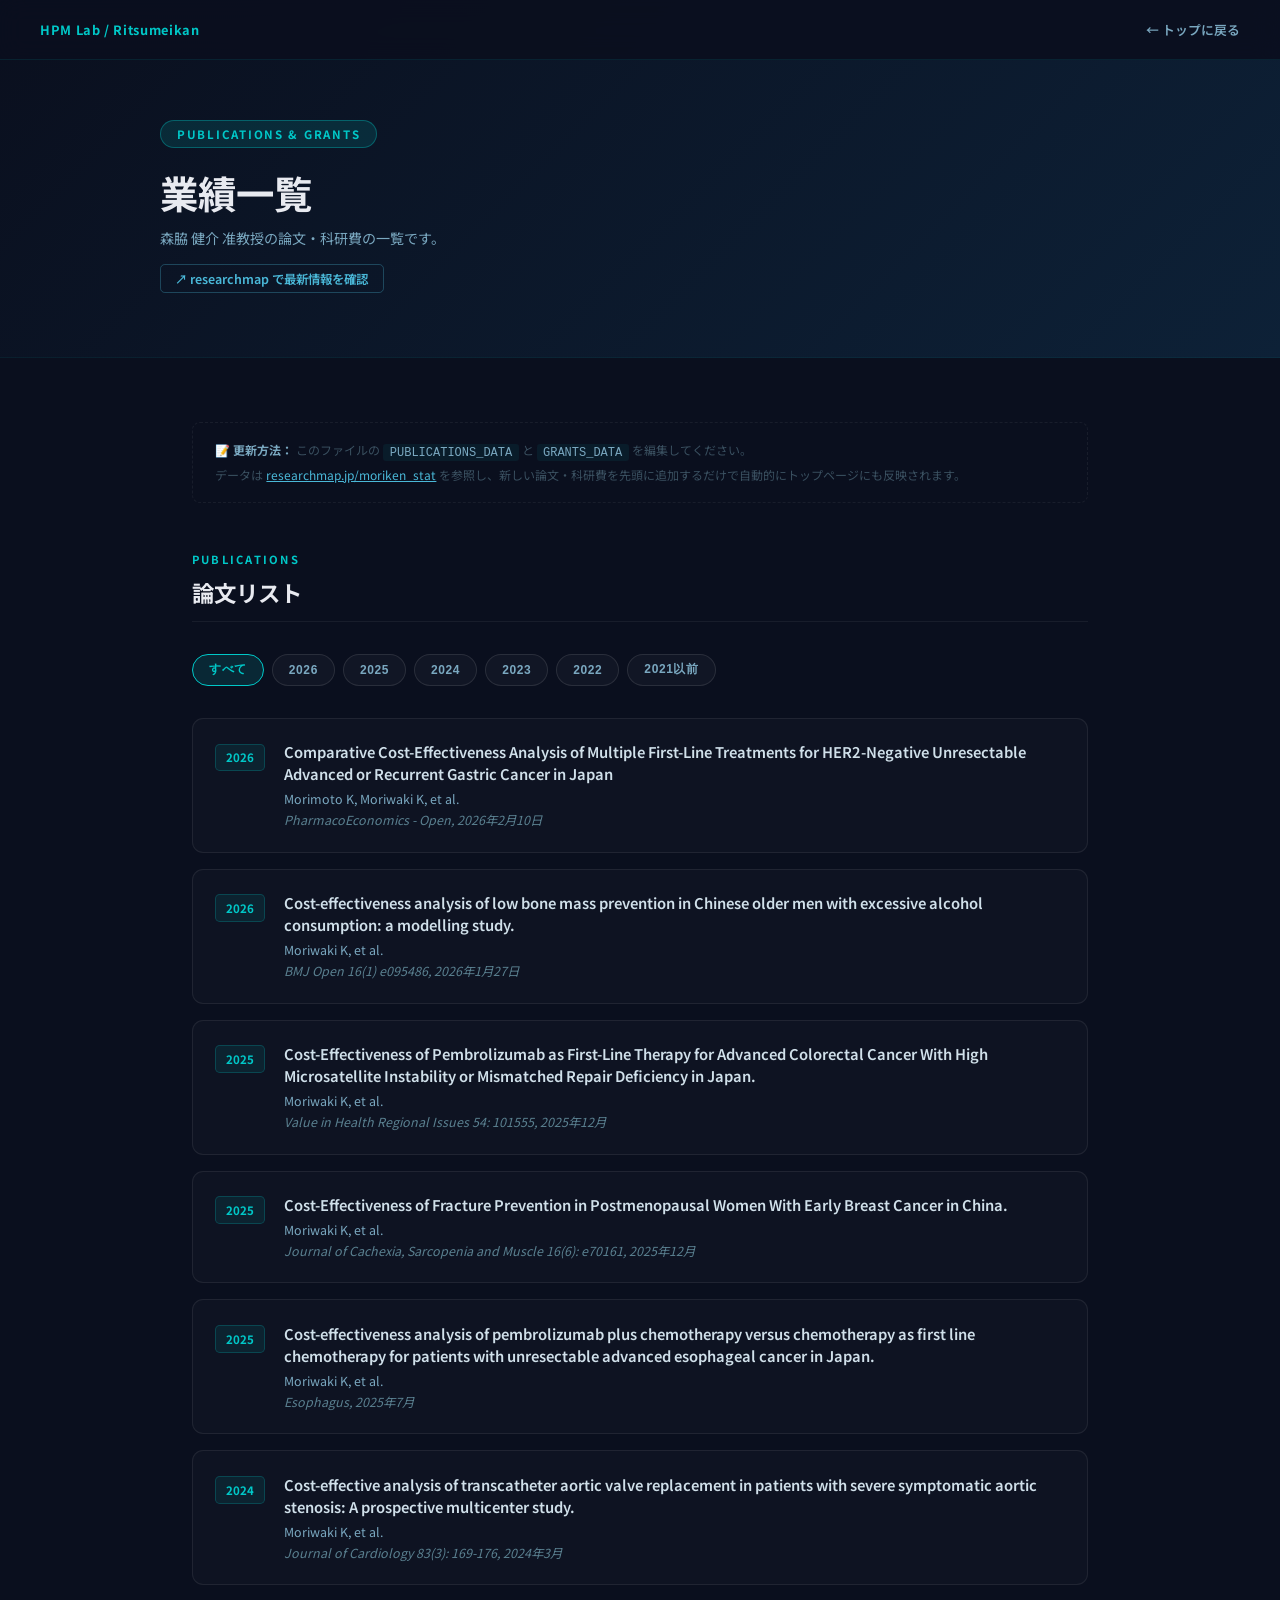
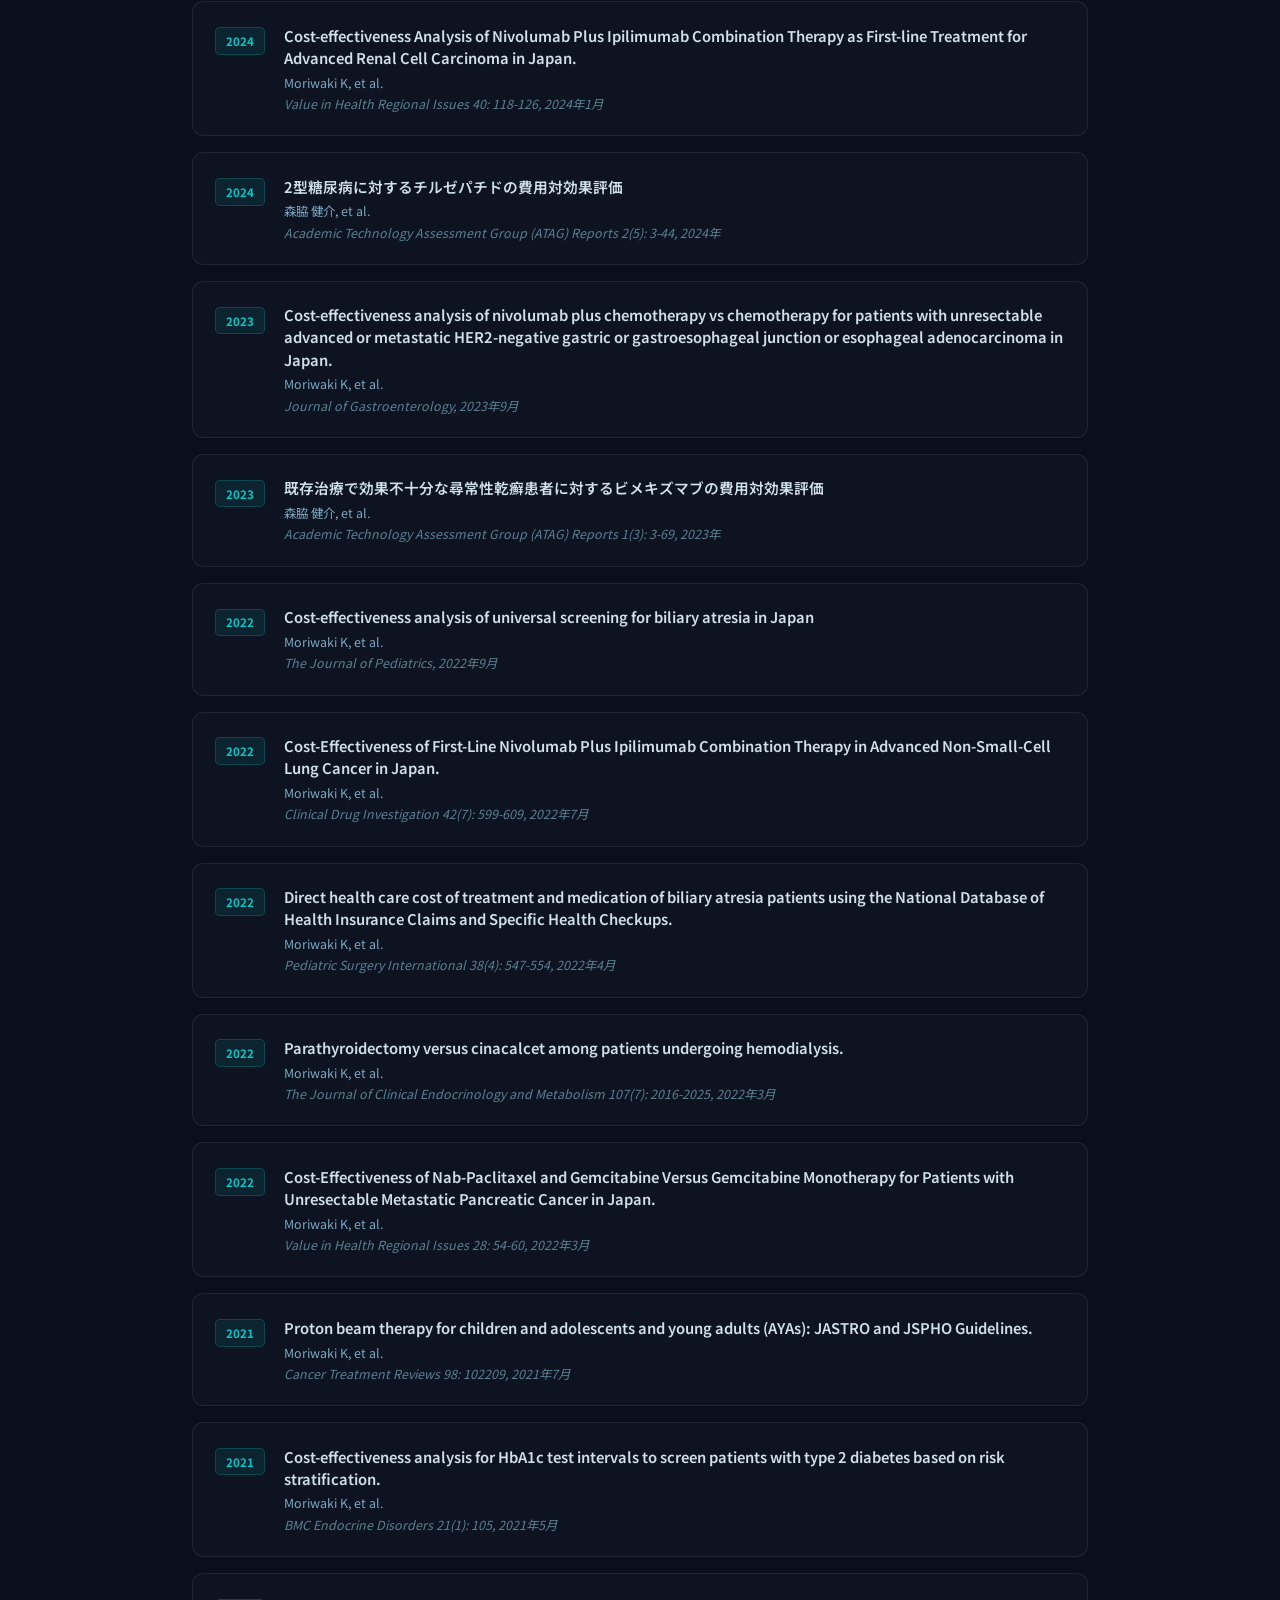
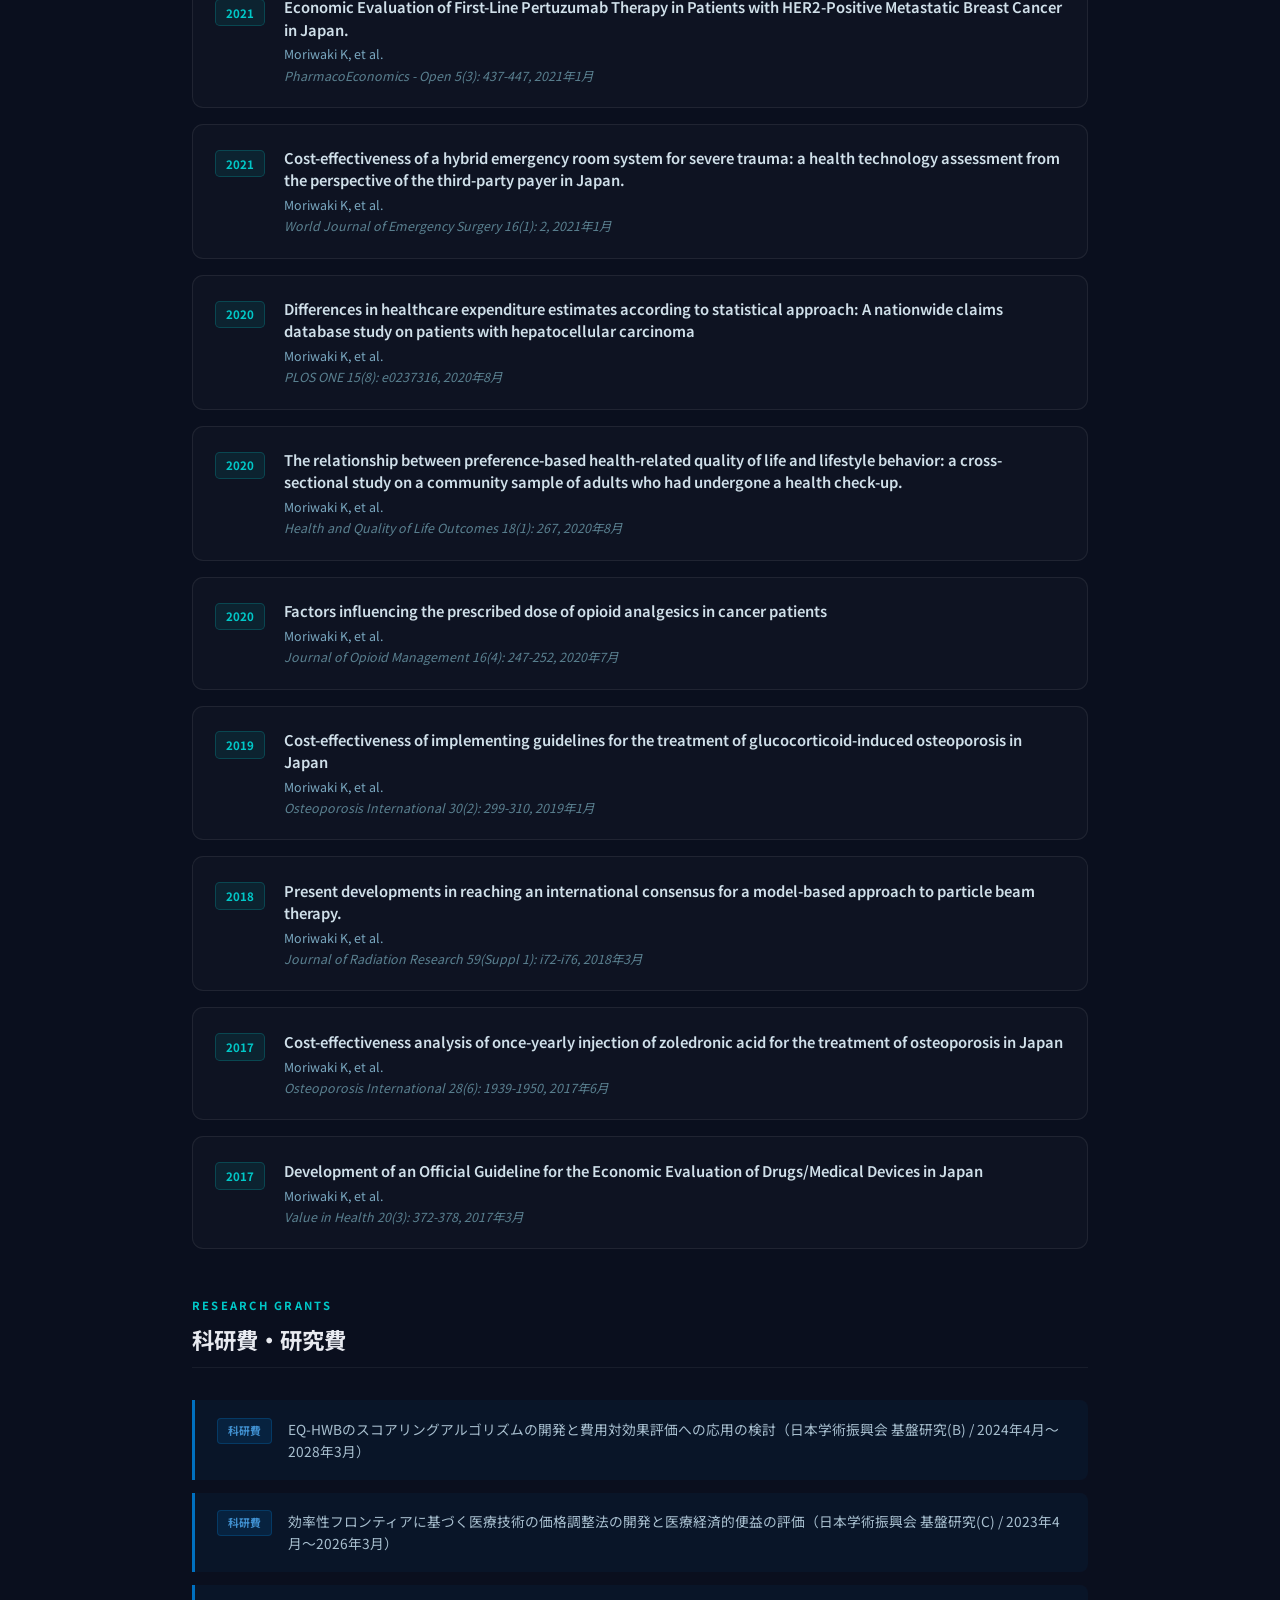
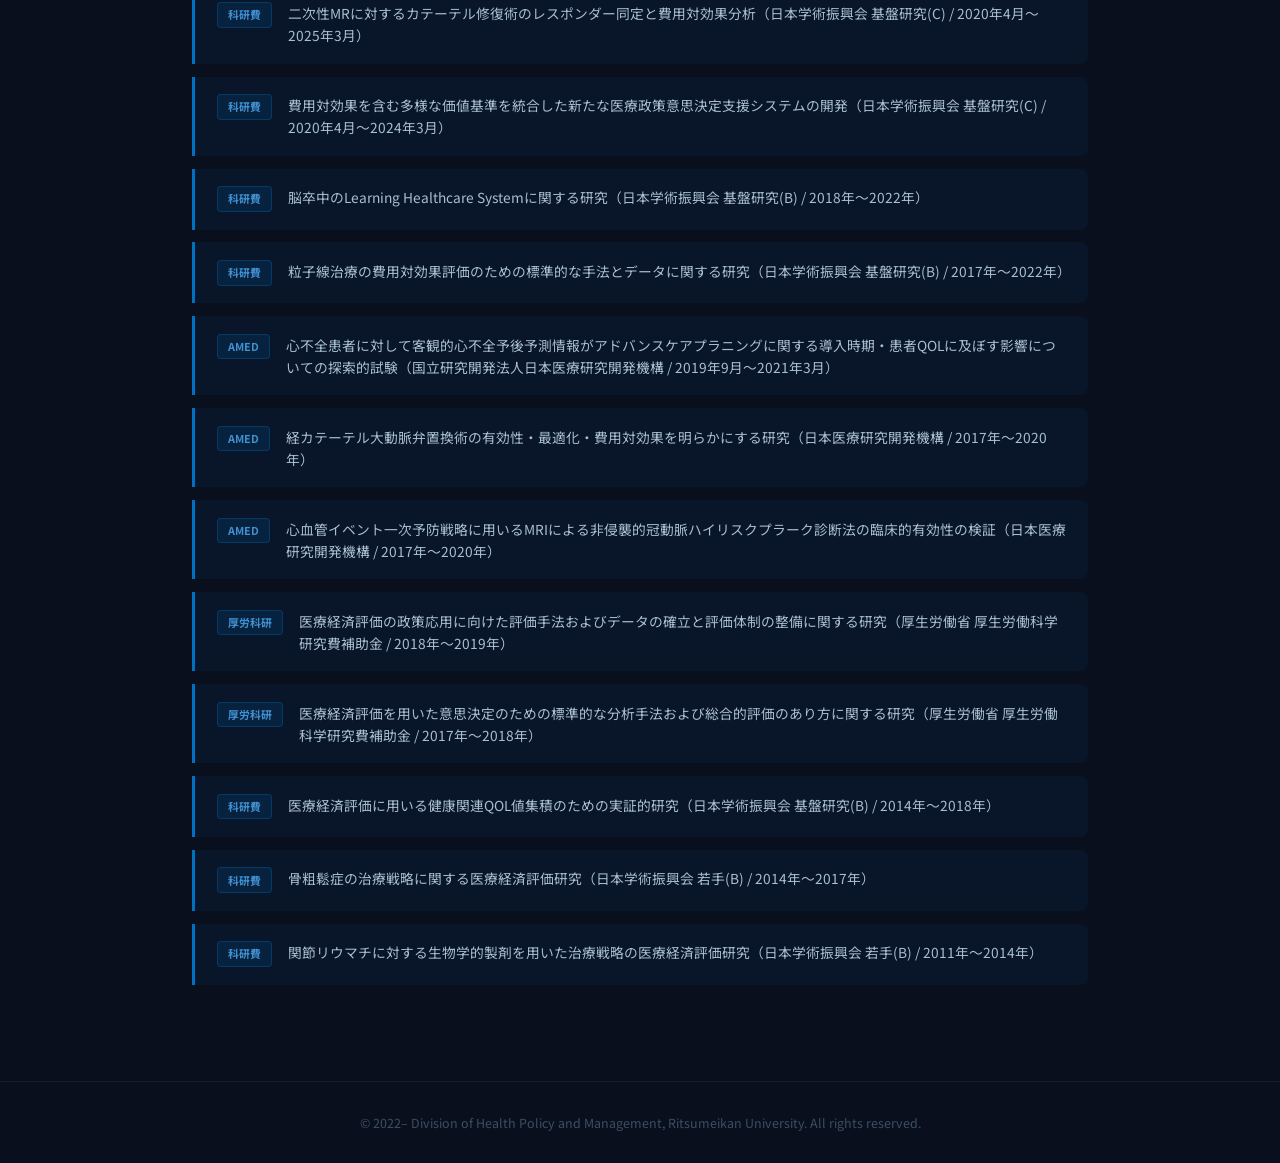
==== publications.html @ efe47e7d "add publications page" ====
<!DOCTYPE html>
<html lang="ja">
<head>
<meta charset="UTF-8">
<meta name="viewport" content="width=device-width, initial-scale=1.0">
<title>業績一覧 | 医療政策・管理学研究室</title>
<link href="https://fonts.googleapis.com/css2?family=Noto+Sans+JP:wght@300;400;700&family=Inter:wght@300;400;600;700&display=swap" rel="stylesheet">
<style>
* { margin: 0; padding: 0; box-sizing: border-box; }
html { scroll-behavior: smooth; }
body { font-family: 'Noto Sans JP','Inter',sans-serif; background:#0a0f1e; color:#e8eaf0; }

nav {
  position: fixed; top:0; left:0; right:0; z-index:100;
  display:flex; align-items:center; justify-content:space-between;
  padding:0 2.5rem; height:60px;
  background:rgba(10,15,30,0.9); backdrop-filter:blur(12px);
  border-bottom:1px solid rgba(0,180,180,0.12);
}
.nav-logo { font-size:0.8rem; font-weight:700; color:#00c8c8; letter-spacing:0.05em; }
.nav-back { font-size:0.8rem; font-weight:600; color:#7aa8c0; text-decoration:none; transition:color 0.2s; }
.nav-back:hover { color:#00c8c8; }

.page-hero {
  padding: 120px 2rem 4rem;
  background: linear-gradient(135deg,#0a0f1e,#0d2137);
  border-bottom: 1px solid rgba(0,180,180,0.1);
}
.page-hero .badge {
  display:inline-block; background:rgba(0,180,180,0.15);
  border:1px solid rgba(0,180,180,0.4); color:#00c8c8;
  font-size:0.72rem; font-weight:700; letter-spacing:0.15em;
  text-transform:uppercase; padding:0.3rem 1rem; border-radius:2rem; margin-bottom:1rem;
}
.page-hero h1 { font-size:clamp(1.6rem,3vw,2.4rem); font-weight:700; color:#e8eaf0; margin-bottom:0.5rem; }
.page-hero p { font-size:0.88rem; color:#7aa8c0; }
.page-hero .researchmap-link {
  display:inline-flex; align-items:center; gap:0.4rem; margin-top:1rem;
  font-size:0.78rem; font-weight:600; color:#4ab8d8;
  text-decoration:none; border:1px solid rgba(74,184,216,0.3);
  padding:0.3rem 0.9rem; border-radius:0.3rem; transition:background 0.2s;
}
.page-hero .researchmap-link:hover { background:rgba(74,184,216,0.1); }

.container { max-width:960px; margin:0 auto; padding:4rem 2rem; }

.section-label {
  font-size:0.7rem; font-weight:700; letter-spacing:0.2em;
  text-transform:uppercase; color:#00c8c8; margin-bottom:0.6rem;
}
.section-title {
  font-size:1.4rem; font-weight:700; color:#e8eaf0;
  margin-bottom:2rem; padding-bottom:0.8rem;
  border-bottom:1px solid rgba(255,255,255,0.06);
}

/* filter tabs */
.filter-tabs { display:flex; gap:0.5rem; flex-wrap:wrap; margin-bottom:2rem; }
.filter-tab {
  background:rgba(255,255,255,0.03); border:1px solid rgba(255,255,255,0.1);
  color:#7aa8c0; font-size:0.75rem; font-weight:600; letter-spacing:0.05em;
  padding:0.4rem 1rem; border-radius:2rem; cursor:pointer; transition:all 0.2s;
}
.filter-tab:hover { border-color:rgba(0,180,180,0.4); color:#e8eaf0; }
.filter-tab.active { background:rgba(0,180,180,0.15); border-color:#00c8c8; color:#00c8c8; }

.pub-list { display:flex; flex-direction:column; gap:1rem; margin-bottom:1rem; }
.pub-item {
  display:grid; grid-template-columns:auto 1fr; gap:1.2rem; align-items:start;
  padding:1.4rem; background:rgba(255,255,255,0.02);
  border:1px solid rgba(255,255,255,0.07); border-radius:0.7rem; transition:border-color 0.3s;
}
.pub-item:hover { border-color:rgba(0,180,180,0.25); }
.pub-year {
  font-size:0.72rem; font-weight:700; color:#00c8c8;
  background:rgba(0,180,180,0.1); border:1px solid rgba(0,180,180,0.25);
  padding:0.3rem 0.6rem; border-radius:0.3rem; white-space:nowrap; margin-top:0.15rem;
}
.pub-content h4 { font-size:0.92rem; font-weight:600; color:#d0e0ea; margin-bottom:0.3rem; line-height:1.5; }
.pub-content h4 a { color:#4ab8d8; text-decoration:none; }
.pub-content h4 a:hover { text-decoration:underline; }
.pub-content .authors { font-size:0.78rem; color:#7aa8c0; margin-bottom:0.2rem; }
.pub-content .journal { font-size:0.78rem; color:#5a8090; font-style:italic; }
.pub-item.hidden { display:none; }

.grant-list { display:flex; flex-direction:column; gap:0.8rem; margin-bottom:2rem; }
.grant-item {
  display:flex; align-items:flex-start; gap:1rem;
  padding:1.1rem 1.4rem; background:rgba(0,112,192,0.06);
  border-left:3px solid #0070c0; border-radius:0 0.5rem 0.5rem 0;
  font-size:0.86rem; color:#a8bfcf; line-height:1.6;
}
.grant-badge {
  font-size:0.68rem; font-weight:700; color:#4090d0;
  background:rgba(0,112,192,0.15); border:1px solid rgba(0,112,192,0.3);
  padding:0.2rem 0.6rem; border-radius:0.25rem; white-space:nowrap; flex-shrink:0;
}
.grant-item.hidden { display:none; }

.update-note {
  font-size:0.75rem; color:#3a5060; margin-bottom:3rem; line-height:1.8;
  padding:1rem 1.4rem; border:1px dashed rgba(255,255,255,0.06); border-radius:0.5rem;
}
.update-note code { color:#7aa8c0; background:rgba(0,180,180,0.08); padding:0.1rem 0.4rem; border-radius:0.2rem; }

footer {
  text-align:center; padding:2rem; color:#3a5060; font-size:0.78rem;
  border-top:1px solid rgba(255,255,255,0.05);
}
</style>
</head>
<body>

<nav>
  <span class="nav-logo">HPM Lab / Ritsumeikan</span>
  <a href="index.html" class="nav-back">← トップに戻る</a>
</nav>

<div class="page-hero">
  <div style="max-width:960px;margin:0 auto;">
    <div class="badge">Publications & Grants</div>
    <h1>業績一覧</h1>
    <p>森脇 健介 准教授の論文・科研費の一覧です。</p>
    <a href="https://researchmap.jp/moriken_stat" target="_blank" rel="noopener" class="researchmap-link">
      ↗ researchmap で最新情報を確認
    </a>
  </div>
</div>

<div class="container">

  <!-- ══ 更新方法の説明 ══ -->
  <div class="update-note">
    <strong style="color:#7aa8c0;">📝 更新方法：</strong>
    このファイルの <code>PUBLICATIONS_DATA</code> と <code>GRANTS_DATA</code> を編集してください。<br>
    データは <a href="https://researchmap.jp/moriken_stat" target="_blank" style="color:#4ab8d8;">researchmap.jp/moriken_stat</a> を参照し、新しい論文・科研費を先頭に追加するだけで自動的にトップページにも反映されます。
  </div>

  <!-- ══ Publications ══ -->
  <div class="section-label">Publications</div>
  <h2 class="section-title">論文リスト</h2>

  <div class="filter-tabs" id="pub-filters">
    <button class="filter-tab active" onclick="filterPubs('all',this)">すべて</button>
    <button class="filter-tab" onclick="filterPubs('2026',this)">2026</button>
    <button class="filter-tab" onclick="filterPubs('2025',this)">2025</button>
    <button class="filter-tab" onclick="filterPubs('2024',this)">2024</button>
    <button class="filter-tab" onclick="filterPubs('2023',this)">2023</button>
    <button class="filter-tab" onclick="filterPubs('2022',this)">2022</button>
    <button class="filter-tab" onclick="filterPubs('2021',this)">2021以前</button>
  </div>

  <div class="pub-list" id="pub-list-full"></div>

  <!-- ══ Grants ══ -->
  <div id="grants" style="padding-top:2rem;">
    <div class="section-label">Research Grants</div>
    <h2 class="section-title">科研費・研究費</h2>
    <div class="grant-list" id="grant-list-full"></div>
  </div>

</div>

<footer>
  &copy; 2022– Division of Health Policy and Management, Ritsumeikan University. All rights reserved.
</footer>

<script>
/* ════════════════════════════════════════════════════════════
   PUBLICATIONS_DATA
   更新手順: researchmap.jp/moriken_stat を参照し、
   新しい論文を先頭に追加してください。
   doi は任意（なければ null）。
════════════════════════════════════════════════════════════ */
const PUBLICATIONS_DATA = [
  // ── 2026 ──
  { year: 2026, title: "Comparative Cost-Effectiveness Analysis of Multiple First-Line Treatments for HER2-Negative Unresectable Advanced or Recurrent Gastric Cancer in Japan", authors: "Morimoto K, Moriwaki K, et al.", journal: "PharmacoEconomics - Open, 2026年2月10日", doi: null },
  { year: 2026, title: "Cost-effectiveness analysis of low bone mass prevention in Chinese older men with excessive alcohol consumption: a modelling study.", authors: "Moriwaki K, et al.", journal: "BMJ Open 16(1) e095486, 2026年1月27日", doi: null },
  // ── 2025 ──
  { year: 2025, title: "Cost-Effectiveness of Pembrolizumab as First-Line Therapy for Advanced Colorectal Cancer With High Microsatellite Instability or Mismatched Repair Deficiency in Japan.", authors: "Moriwaki K, et al.", journal: "Value in Health Regional Issues 54: 101555, 2025年12月", doi: null },
  { year: 2025, title: "Cost-Effectiveness of Fracture Prevention in Postmenopausal Women With Early Breast Cancer in China.", authors: "Moriwaki K, et al.", journal: "Journal of Cachexia, Sarcopenia and Muscle 16(6): e70161, 2025年12月", doi: null },
  { year: 2025, title: "Cost-effectiveness analysis of pembrolizumab plus chemotherapy versus chemotherapy as first line chemotherapy for patients with unresectable advanced esophageal cancer in Japan.", authors: "Moriwaki K, et al.", journal: "Esophagus, 2025年7月", doi: null },
  // ── 2024 ──
  { year: 2024, title: "Cost-effective analysis of transcatheter aortic valve replacement in patients with severe symptomatic aortic stenosis: A prospective multicenter study.", authors: "Moriwaki K, et al.", journal: "Journal of Cardiology 83(3): 169-176, 2024年3月", doi: null },
  { year: 2024, title: "Cost-effectiveness Analysis of Nivolumab Plus Ipilimumab Combination Therapy as First-line Treatment for Advanced Renal Cell Carcinoma in Japan.", authors: "Moriwaki K, et al.", journal: "Value in Health Regional Issues 40: 118-126, 2024年1月", doi: null },
  { year: 2024, title: "2型糖尿病に対するチルゼパチドの費用対効果評価", authors: "森脇 健介, et al.", journal: "Academic Technology Assessment Group (ATAG) Reports 2(5): 3-44, 2024年", doi: null },
  // ── 2023 ──
  { year: 2023, title: "Cost-effectiveness analysis of nivolumab plus chemotherapy vs chemotherapy for patients with unresectable advanced or metastatic HER2-negative gastric or gastroesophageal junction or esophageal adenocarcinoma in Japan.", authors: "Moriwaki K, et al.", journal: "Journal of Gastroenterology, 2023年9月", doi: null },
  { year: 2023, title: "既存治療で効果不十分な尋常性乾癬患者に対するビメキズマブの費用対効果評価", authors: "森脇 健介, et al.", journal: "Academic Technology Assessment Group (ATAG) Reports 1(3): 3-69, 2023年", doi: null },
  // ── 2022 ──
  { year: 2022, title: "Cost-effectiveness analysis of universal screening for biliary atresia in Japan", authors: "Moriwaki K, et al.", journal: "The Journal of Pediatrics, 2022年9月", doi: null },
  { year: 2022, title: "Cost-Effectiveness of First-Line Nivolumab Plus Ipilimumab Combination Therapy in Advanced Non-Small-Cell Lung Cancer in Japan.", authors: "Moriwaki K, et al.", journal: "Clinical Drug Investigation 42(7): 599-609, 2022年7月", doi: null },
  { year: 2022, title: "Direct health care cost of treatment and medication of biliary atresia patients using the National Database of Health Insurance Claims and Specific Health Checkups.", authors: "Moriwaki K, et al.", journal: "Pediatric Surgery International 38(4): 547-554, 2022年4月", doi: null },
  { year: 2022, title: "Parathyroidectomy versus cinacalcet among patients undergoing hemodialysis.", authors: "Moriwaki K, et al.", journal: "The Journal of Clinical Endocrinology and Metabolism 107(7): 2016-2025, 2022年3月", doi: null },
  { year: 2022, title: "Cost-Effectiveness of Nab-Paclitaxel and Gemcitabine Versus Gemcitabine Monotherapy for Patients with Unresectable Metastatic Pancreatic Cancer in Japan.", authors: "Moriwaki K, et al.", journal: "Value in Health Regional Issues 28: 54-60, 2022年3月", doi: null },
  // ── 2021 ──
  { year: 2021, title: "Proton beam therapy for children and adolescents and young adults (AYAs): JASTRO and JSPHO Guidelines.", authors: "Moriwaki K, et al.", journal: "Cancer Treatment Reviews 98: 102209, 2021年7月", doi: null },
  { year: 2021, title: "Cost-effectiveness analysis for HbA1c test intervals to screen patients with type 2 diabetes based on risk stratification.", authors: "Moriwaki K, et al.", journal: "BMC Endocrine Disorders 21(1): 105, 2021年5月", doi: null },
  { year: 2021, title: "Economic Evaluation of First-Line Pertuzumab Therapy in Patients with HER2-Positive Metastatic Breast Cancer in Japan.", authors: "Moriwaki K, et al.", journal: "PharmacoEconomics - Open 5(3): 437-447, 2021年1月", doi: null },
  { year: 2021, title: "Cost-effectiveness of a hybrid emergency room system for severe trauma: a health technology assessment from the perspective of the third-party payer in Japan.", authors: "Moriwaki K, et al.", journal: "World Journal of Emergency Surgery 16(1): 2, 2021年1月", doi: null },
  // ── 2020 ──
  { year: 2020, title: "Differences in healthcare expenditure estimates according to statistical approach: A nationwide claims database study on patients with hepatocellular carcinoma", authors: "Moriwaki K, et al.", journal: "PLOS ONE 15(8): e0237316, 2020年8月", doi: null },
  { year: 2020, title: "The relationship between preference-based health-related quality of life and lifestyle behavior: a cross-sectional study on a community sample of adults who had undergone a health check-up.", authors: "Moriwaki K, et al.", journal: "Health and Quality of Life Outcomes 18(1): 267, 2020年8月", doi: null },
  { year: 2020, title: "Factors influencing the prescribed dose of opioid analgesics in cancer patients", authors: "Moriwaki K, et al.", journal: "Journal of Opioid Management 16(4): 247-252, 2020年7月", doi: null },
  // ── 2019 ──
  { year: 2019, title: "Cost-effectiveness of implementing guidelines for the treatment of glucocorticoid-induced osteoporosis in Japan", authors: "Moriwaki K, et al.", journal: "Osteoporosis International 30(2): 299-310, 2019年1月", doi: null },
  // ── 2018 ──
  { year: 2018, title: "Present developments in reaching an international consensus for a model-based approach to particle beam therapy.", authors: "Moriwaki K, et al.", journal: "Journal of Radiation Research 59(Suppl 1): i72-i76, 2018年3月", doi: null },
  // ── 2017 ──
  { year: 2017, title: "Cost-effectiveness analysis of once-yearly injection of zoledronic acid for the treatment of osteoporosis in Japan", authors: "Moriwaki K, et al.", journal: "Osteoporosis International 28(6): 1939-1950, 2017年6月", doi: null },
  { year: 2017, title: "Development of an Official Guideline for the Economic Evaluation of Drugs/Medical Devices in Japan", authors: "Moriwaki K, et al.", journal: "Value in Health 20(3): 372-378, 2017年3月", doi: null },
];

/* ════════════════════════════════════════════════════════════
   GRANTS_DATA
   更新手順: researchmap.jp/moriken_stat を参照し、
   新しい科研費を先頭に追加してください。
════════════════════════════════════════════════════════════ */
const GRANTS_DATA = [
  { badge: "科研費", title: "EQ-HWBのスコアリングアルゴリズムの開発と費用対効果評価への応用の検討", detail: "日本学術振興会 基盤研究(B) / 2024年4月〜2028年3月" },
  { badge: "科研費", title: "効率性フロンティアに基づく医療技術の価格調整法の開発と医療経済的便益の評価", detail: "日本学術振興会 基盤研究(C) / 2023年4月〜2026年3月" },
  { badge: "科研費", title: "二次性MRに対するカテーテル修復術のレスポンダー同定と費用対効果分析", detail: "日本学術振興会 基盤研究(C) / 2020年4月〜2025年3月" },
  { badge: "科研費", title: "費用対効果を含む多様な価値基準を統合した新たな医療政策意思決定支援システムの開発", detail: "日本学術振興会 基盤研究(C) / 2020年4月〜2024年3月" },
  { badge: "科研費", title: "脳卒中のLearning Healthcare Systemに関する研究", detail: "日本学術振興会 基盤研究(B) / 2018年〜2022年" },
  { badge: "科研費", title: "粒子線治療の費用対効果評価のための標準的な手法とデータに関する研究", detail: "日本学術振興会 基盤研究(B) / 2017年〜2022年" },
  { badge: "AMED", title: "心不全患者に対して客観的心不全予後予測情報がアドバンスケアプラニングに関する導入時期・患者QOLに及ぼす影響についての探索的試験", detail: "国立研究開発法人日本医療研究開発機構 / 2019年9月〜2021年3月" },
  { badge: "AMED", title: "経カテーテル大動脈弁置換術の有効性・最適化・費用対効果を明らかにする研究", detail: "日本医療研究開発機構 / 2017年〜2020年" },
  { badge: "AMED", title: "心血管イベント一次予防戦略に用いるMRIによる非侵襲的冠動脈ハイリスクプラーク診断法の臨床的有効性の検証", detail: "日本医療研究開発機構 / 2017年〜2020年" },
  { badge: "厚労科研", title: "医療経済評価の政策応用に向けた評価手法およびデータの確立と評価体制の整備に関する研究", detail: "厚生労働省 厚生労働科学研究費補助金 / 2018年〜2019年" },
  { badge: "厚労科研", title: "医療経済評価を用いた意思決定のための標準的な分析手法および総合的評価のあり方に関する研究", detail: "厚生労働省 厚生労働科学研究費補助金 / 2017年〜2018年" },
  { badge: "科研費", title: "医療経済評価に用いる健康関連QOL値集積のための実証的研究", detail: "日本学術振興会 基盤研究(B) / 2014年〜2018年" },
  { badge: "科研費", title: "骨粗鬆症の治療戦略に関する医療経済評価研究", detail: "日本学術振興会 若手(B) / 2014年〜2017年" },
  { badge: "科研費", title: "関節リウマチに対する生物学的製剤を用いた治療戦略の医療経済評価研究", detail: "日本学術振興会 若手(B) / 2011年〜2014年" },
];

/* ════ Render ════ */
const PREVIEW_COUNT = 5;

function buildPubHTML(p) {
  const titleHtml = p.doi
    ? `<a href="https://doi.org/${p.doi}" target="_blank" rel="noopener">${p.title}</a>`
    : p.title;
  return `
    <div class="pub-item" data-year="${p.year}">
      <span class="pub-year">${p.year}</span>
      <div class="pub-content">
        <h4>${titleHtml}</h4>
        <div class="authors">${p.authors}</div>
        <div class="journal">${p.journal}</div>
      </div>
    </div>`;
}

function buildGrantHTML(g) {
  return `
    <div class="grant-item">
      <span class="grant-badge">${g.badge}</span>
      <span>${g.title}（${g.detail}）</span>
    </div>`;
}

// Render full list
document.getElementById('pub-list-full').innerHTML =
  PUBLICATIONS_DATA.map(buildPubHTML).join('');
document.getElementById('grant-list-full').innerHTML =
  GRANTS_DATA.map(buildGrantHTML).join('');

// Inject top-5 into index.html if loaded as iframe/include (no-op here)
// The index.html loads publications.html data via shared JS — see below.

function filterPubs(year, btn) {
  document.querySelectorAll('.filter-tab').forEach(b => b.classList.remove('active'));
  btn.classList.add('active');
  document.querySelectorAll('#pub-list-full .pub-item').forEach(el => {
    const y = parseInt(el.dataset.year);
    if (year === 'all') { el.classList.remove('hidden'); return; }
    if (year === '2021') { el.classList.toggle('hidden', y >= 2022 || y < 2000); return; }
    el.classList.toggle('hidden', el.dataset.year !== year);
  });
}

/* ════ Sync top-5 to parent index.html (same-origin) ════ */
try {
  const topPubEl = window.opener?.document.getElementById('pub-list-top')
                || window.parent?.document.getElementById('pub-list-top');
  if (topPubEl) {
    topPubEl.innerHTML = PUBLICATIONS_DATA.slice(0,5).map(buildPubHTML).join('');
  }
} catch(e) {}
</script>

</body>
</html>
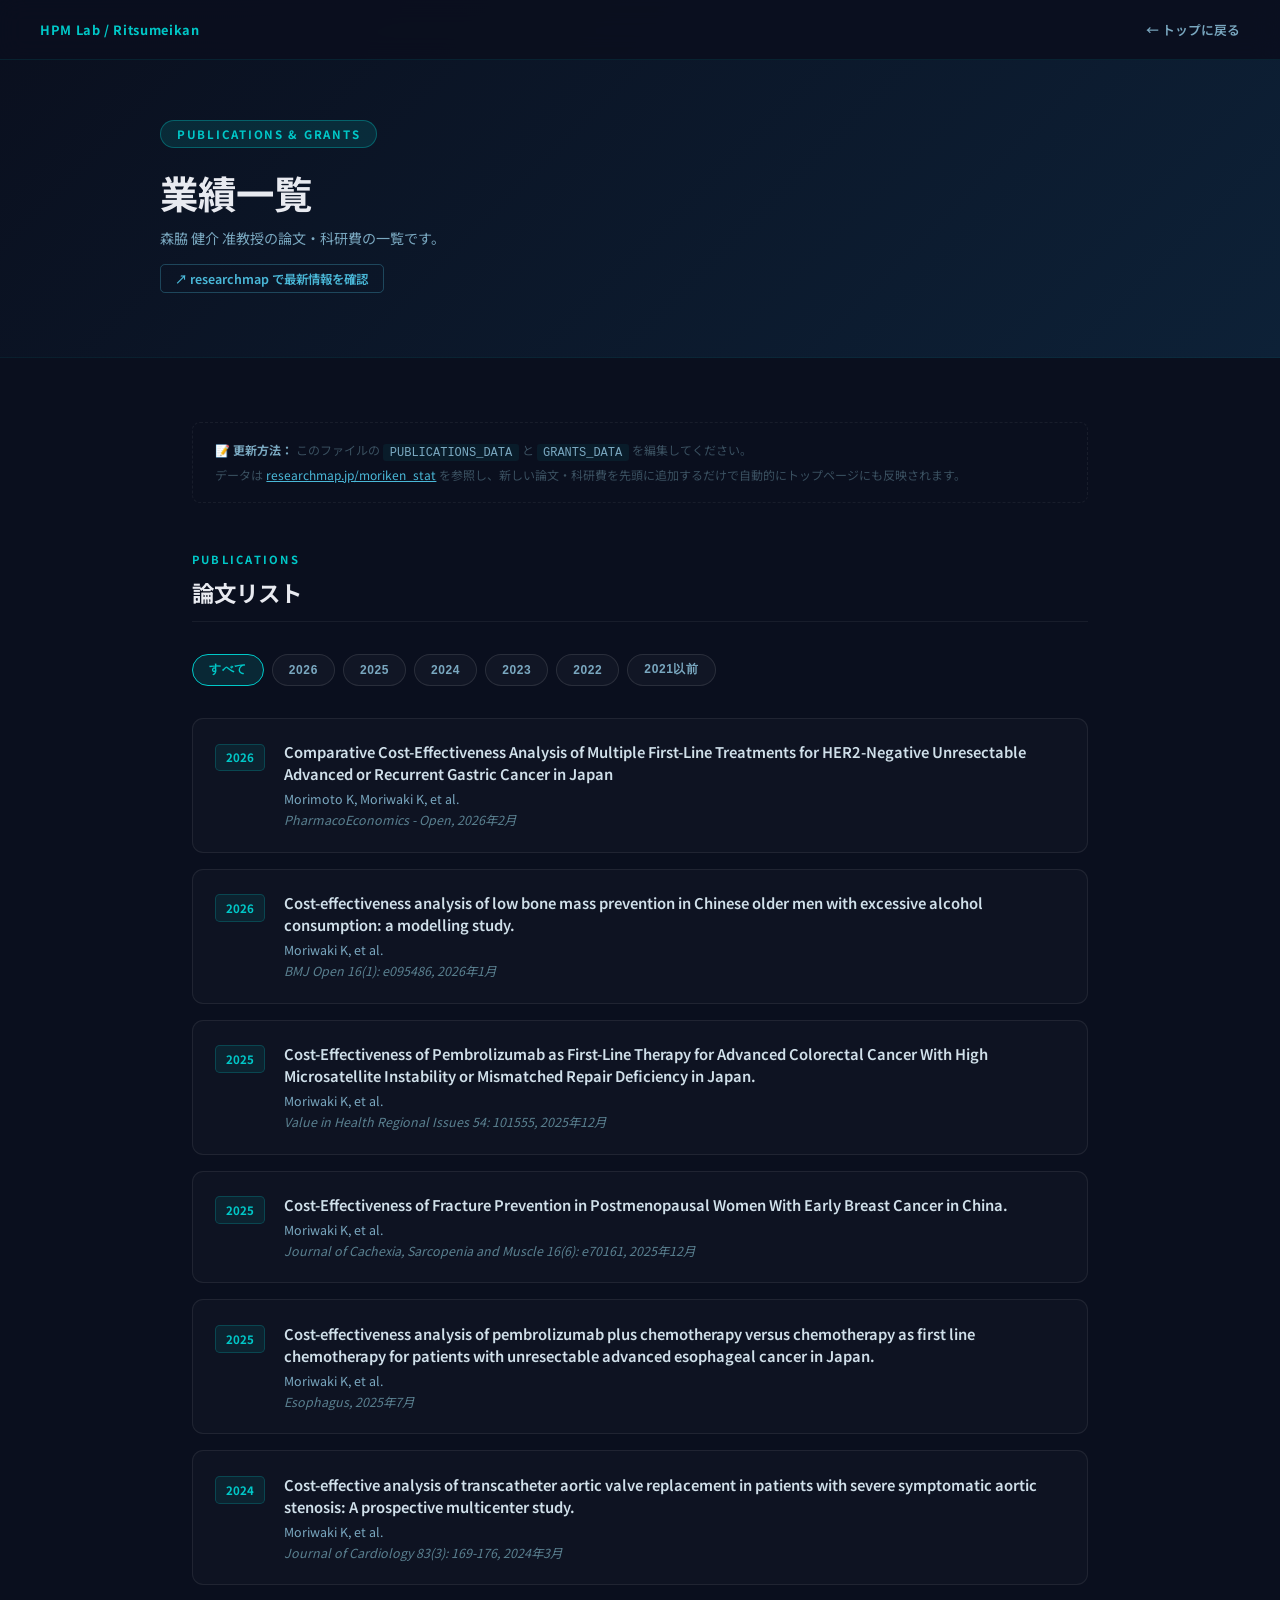
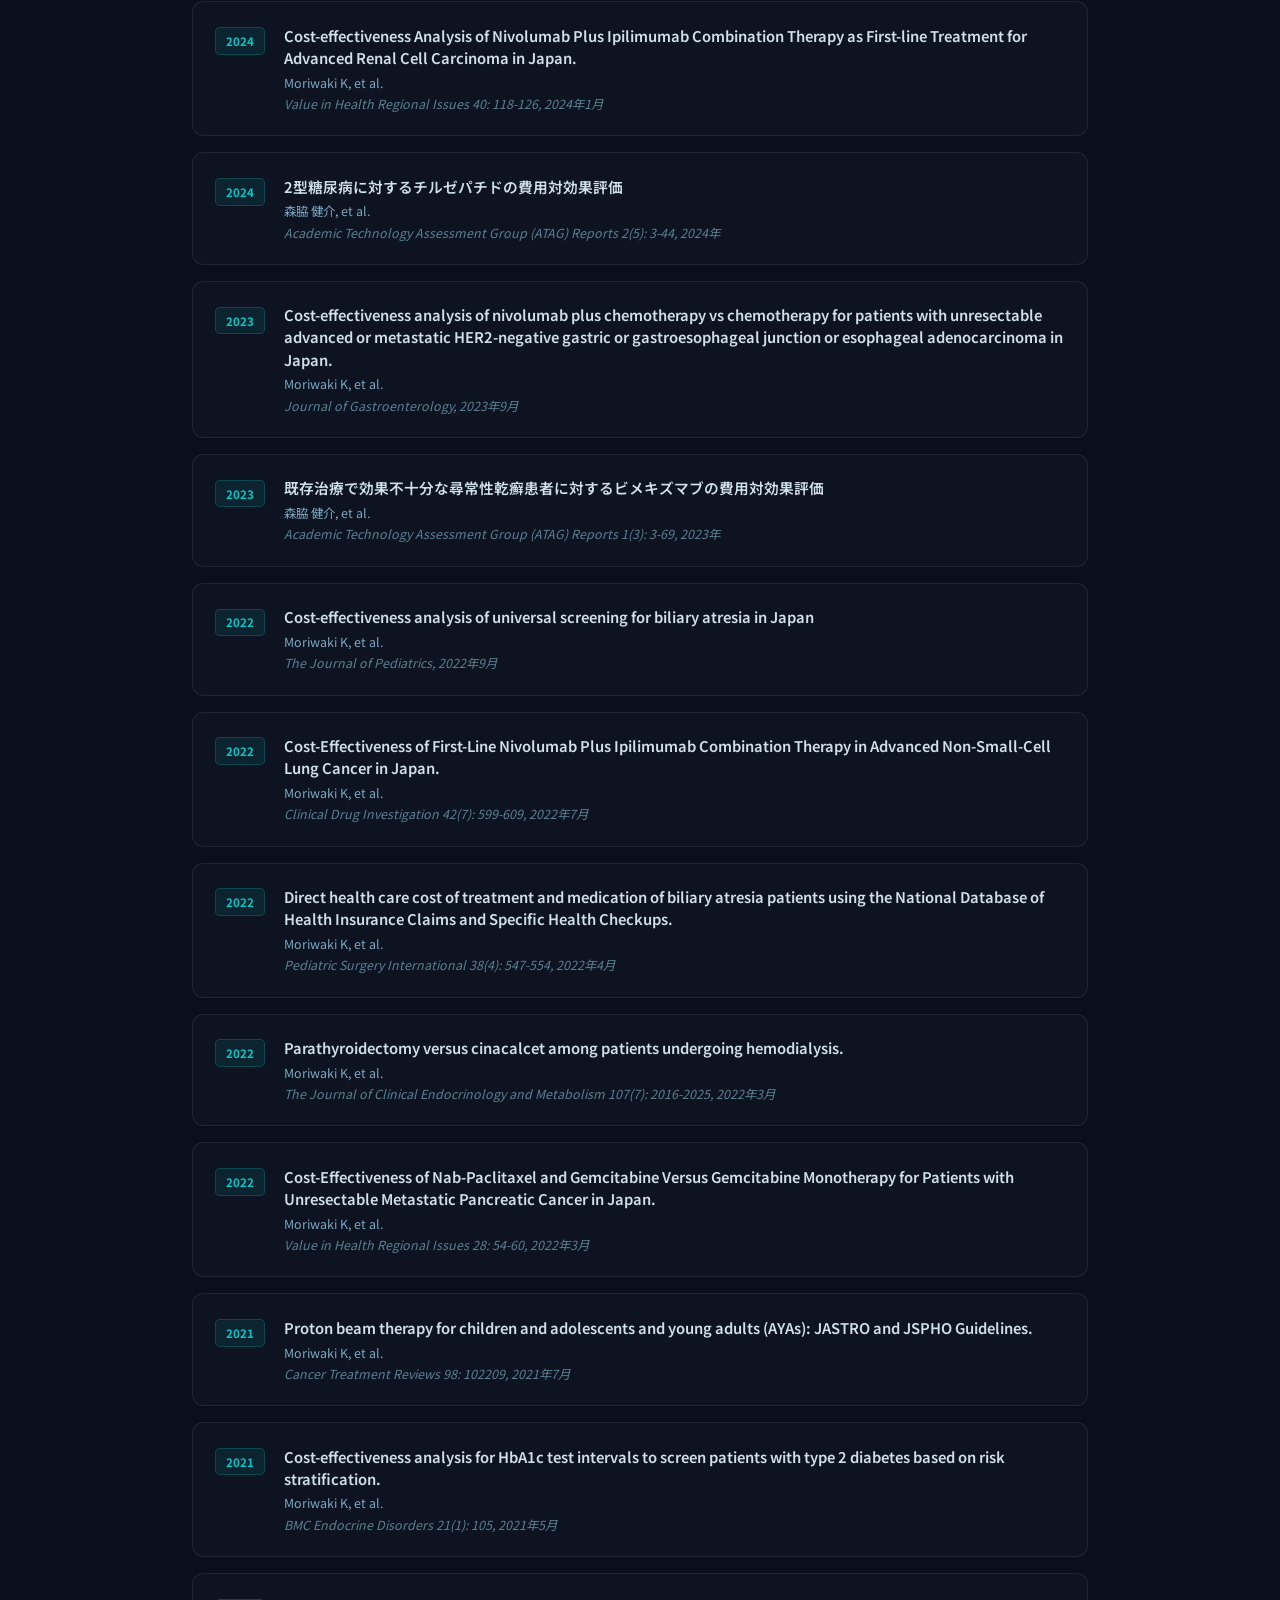
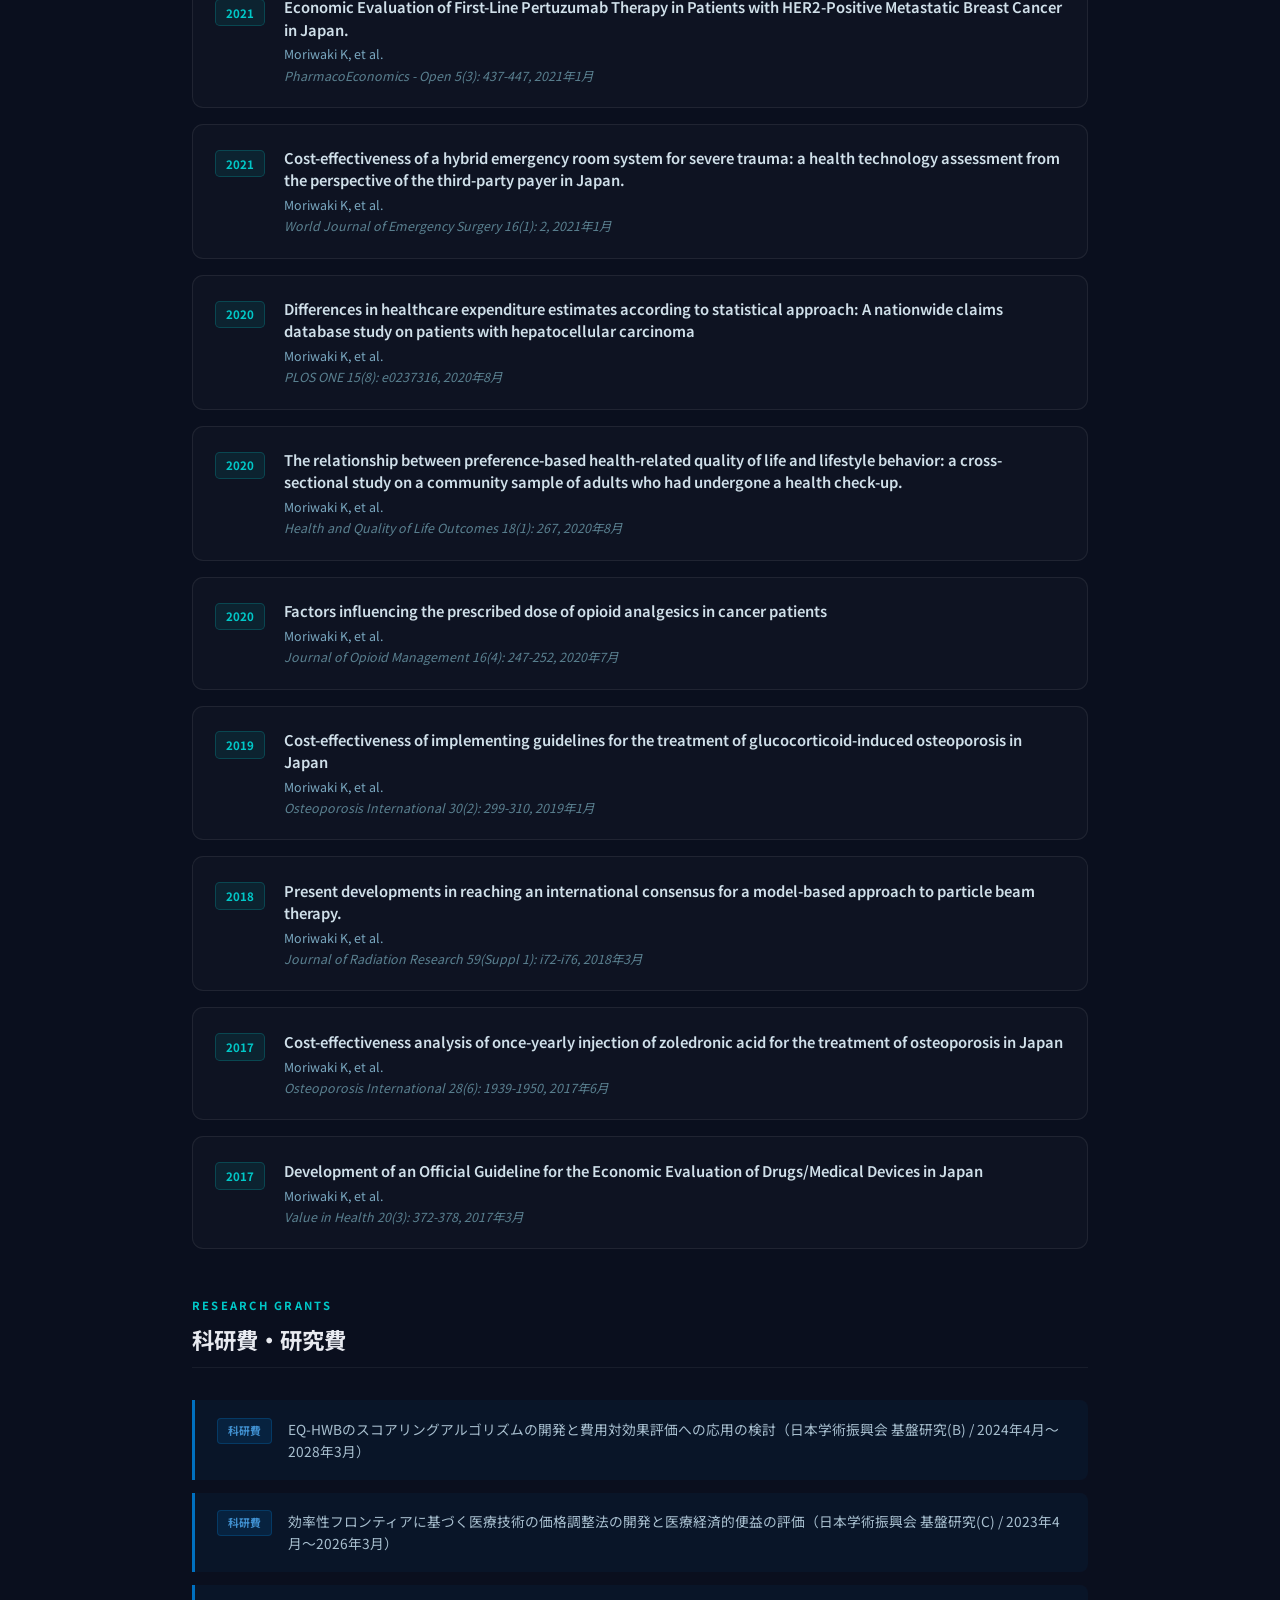
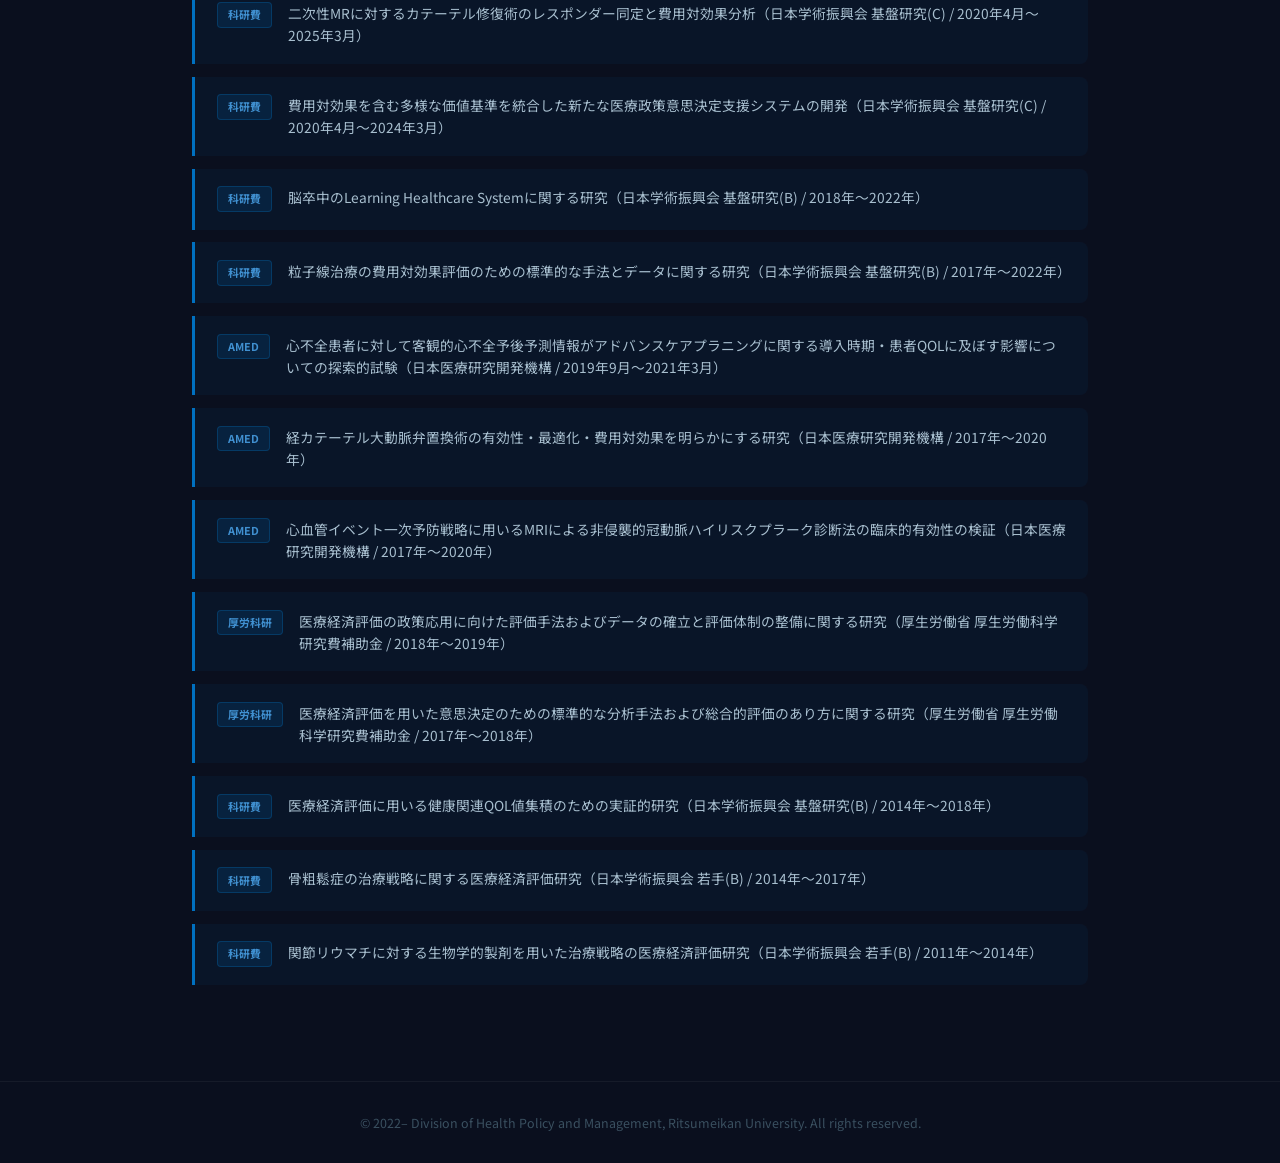
==== commit 0e8e3aa3: "fix publications data loading with shared JS file" ====
--- a/publications.html
+++ b/publications.html
@@ -165,76 +165,9 @@
   &copy; 2022– Division of Health Policy and Management, Ritsumeikan University. All rights reserved.
 </footer>
 
+<script src="publications-data.js"></script>
 <script>
-/* ════════════════════════════════════════════════════════════
-   PUBLICATIONS_DATA
-   更新手順: researchmap.jp/moriken_stat を参照し、
-   新しい論文を先頭に追加してください。
-   doi は任意（なければ null）。
-════════════════════════════════════════════════════════════ */
-const PUBLICATIONS_DATA = [
-  // ── 2026 ──
-  { year: 2026, title: "Comparative Cost-Effectiveness Analysis of Multiple First-Line Treatments for HER2-Negative Unresectable Advanced or Recurrent Gastric Cancer in Japan", authors: "Morimoto K, Moriwaki K, et al.", journal: "PharmacoEconomics - Open, 2026年2月10日", doi: null },
-  { year: 2026, title: "Cost-effectiveness analysis of low bone mass prevention in Chinese older men with excessive alcohol consumption: a modelling study.", authors: "Moriwaki K, et al.", journal: "BMJ Open 16(1) e095486, 2026年1月27日", doi: null },
-  // ── 2025 ──
-  { year: 2025, title: "Cost-Effectiveness of Pembrolizumab as First-Line Therapy for Advanced Colorectal Cancer With High Microsatellite Instability or Mismatched Repair Deficiency in Japan.", authors: "Moriwaki K, et al.", journal: "Value in Health Regional Issues 54: 101555, 2025年12月", doi: null },
-  { year: 2025, title: "Cost-Effectiveness of Fracture Prevention in Postmenopausal Women With Early Breast Cancer in China.", authors: "Moriwaki K, et al.", journal: "Journal of Cachexia, Sarcopenia and Muscle 16(6): e70161, 2025年12月", doi: null },
-  { year: 2025, title: "Cost-effectiveness analysis of pembrolizumab plus chemotherapy versus chemotherapy as first line chemotherapy for patients with unresectable advanced esophageal cancer in Japan.", authors: "Moriwaki K, et al.", journal: "Esophagus, 2025年7月", doi: null },
-  // ── 2024 ──
-  { year: 2024, title: "Cost-effective analysis of transcatheter aortic valve replacement in patients with severe symptomatic aortic stenosis: A prospective multicenter study.", authors: "Moriwaki K, et al.", journal: "Journal of Cardiology 83(3): 169-176, 2024年3月", doi: null },
-  { year: 2024, title: "Cost-effectiveness Analysis of Nivolumab Plus Ipilimumab Combination Therapy as First-line Treatment for Advanced Renal Cell Carcinoma in Japan.", authors: "Moriwaki K, et al.", journal: "Value in Health Regional Issues 40: 118-126, 2024年1月", doi: null },
-  { year: 2024, title: "2型糖尿病に対するチルゼパチドの費用対効果評価", authors: "森脇 健介, et al.", journal: "Academic Technology Assessment Group (ATAG) Reports 2(5): 3-44, 2024年", doi: null },
-  // ── 2023 ──
-  { year: 2023, title: "Cost-effectiveness analysis of nivolumab plus chemotherapy vs chemotherapy for patients with unresectable advanced or metastatic HER2-negative gastric or gastroesophageal junction or esophageal adenocarcinoma in Japan.", authors: "Moriwaki K, et al.", journal: "Journal of Gastroenterology, 2023年9月", doi: null },
-  { year: 2023, title: "既存治療で効果不十分な尋常性乾癬患者に対するビメキズマブの費用対効果評価", authors: "森脇 健介, et al.", journal: "Academic Technology Assessment Group (ATAG) Reports 1(3): 3-69, 2023年", doi: null },
-  // ── 2022 ──
-  { year: 2022, title: "Cost-effectiveness analysis of universal screening for biliary atresia in Japan", authors: "Moriwaki K, et al.", journal: "The Journal of Pediatrics, 2022年9月", doi: null },
-  { year: 2022, title: "Cost-Effectiveness of First-Line Nivolumab Plus Ipilimumab Combination Therapy in Advanced Non-Small-Cell Lung Cancer in Japan.", authors: "Moriwaki K, et al.", journal: "Clinical Drug Investigation 42(7): 599-609, 2022年7月", doi: null },
-  { year: 2022, title: "Direct health care cost of treatment and medication of biliary atresia patients using the National Database of Health Insurance Claims and Specific Health Checkups.", authors: "Moriwaki K, et al.", journal: "Pediatric Surgery International 38(4): 547-554, 2022年4月", doi: null },
-  { year: 2022, title: "Parathyroidectomy versus cinacalcet among patients undergoing hemodialysis.", authors: "Moriwaki K, et al.", journal: "The Journal of Clinical Endocrinology and Metabolism 107(7): 2016-2025, 2022年3月", doi: null },
-  { year: 2022, title: "Cost-Effectiveness of Nab-Paclitaxel and Gemcitabine Versus Gemcitabine Monotherapy for Patients with Unresectable Metastatic Pancreatic Cancer in Japan.", authors: "Moriwaki K, et al.", journal: "Value in Health Regional Issues 28: 54-60, 2022年3月", doi: null },
-  // ── 2021 ──
-  { year: 2021, title: "Proton beam therapy for children and adolescents and young adults (AYAs): JASTRO and JSPHO Guidelines.", authors: "Moriwaki K, et al.", journal: "Cancer Treatment Reviews 98: 102209, 2021年7月", doi: null },
-  { year: 2021, title: "Cost-effectiveness analysis for HbA1c test intervals to screen patients with type 2 diabetes based on risk stratification.", authors: "Moriwaki K, et al.", journal: "BMC Endocrine Disorders 21(1): 105, 2021年5月", doi: null },
-  { year: 2021, title: "Economic Evaluation of First-Line Pertuzumab Therapy in Patients with HER2-Positive Metastatic Breast Cancer in Japan.", authors: "Moriwaki K, et al.", journal: "PharmacoEconomics - Open 5(3): 437-447, 2021年1月", doi: null },
-  { year: 2021, title: "Cost-effectiveness of a hybrid emergency room system for severe trauma: a health technology assessment from the perspective of the third-party payer in Japan.", authors: "Moriwaki K, et al.", journal: "World Journal of Emergency Surgery 16(1): 2, 2021年1月", doi: null },
-  // ── 2020 ──
-  { year: 2020, title: "Differences in healthcare expenditure estimates according to statistical approach: A nationwide claims database study on patients with hepatocellular carcinoma", authors: "Moriwaki K, et al.", journal: "PLOS ONE 15(8): e0237316, 2020年8月", doi: null },
-  { year: 2020, title: "The relationship between preference-based health-related quality of life and lifestyle behavior: a cross-sectional study on a community sample of adults who had undergone a health check-up.", authors: "Moriwaki K, et al.", journal: "Health and Quality of Life Outcomes 18(1): 267, 2020年8月", doi: null },
-  { year: 2020, title: "Factors influencing the prescribed dose of opioid analgesics in cancer patients", authors: "Moriwaki K, et al.", journal: "Journal of Opioid Management 16(4): 247-252, 2020年7月", doi: null },
-  // ── 2019 ──
-  { year: 2019, title: "Cost-effectiveness of implementing guidelines for the treatment of glucocorticoid-induced osteoporosis in Japan", authors: "Moriwaki K, et al.", journal: "Osteoporosis International 30(2): 299-310, 2019年1月", doi: null },
-  // ── 2018 ──
-  { year: 2018, title: "Present developments in reaching an international consensus for a model-based approach to particle beam therapy.", authors: "Moriwaki K, et al.", journal: "Journal of Radiation Research 59(Suppl 1): i72-i76, 2018年3月", doi: null },
-  // ── 2017 ──
-  { year: 2017, title: "Cost-effectiveness analysis of once-yearly injection of zoledronic acid for the treatment of osteoporosis in Japan", authors: "Moriwaki K, et al.", journal: "Osteoporosis International 28(6): 1939-1950, 2017年6月", doi: null },
-  { year: 2017, title: "Development of an Official Guideline for the Economic Evaluation of Drugs/Medical Devices in Japan", authors: "Moriwaki K, et al.", journal: "Value in Health 20(3): 372-378, 2017年3月", doi: null },
-];
-
-/* ════════════════════════════════════════════════════════════
-   GRANTS_DATA
-   更新手順: researchmap.jp/moriken_stat を参照し、
-   新しい科研費を先頭に追加してください。
-════════════════════════════════════════════════════════════ */
-const GRANTS_DATA = [
-  { badge: "科研費", title: "EQ-HWBのスコアリングアルゴリズムの開発と費用対効果評価への応用の検討", detail: "日本学術振興会 基盤研究(B) / 2024年4月〜2028年3月" },
-  { badge: "科研費", title: "効率性フロンティアに基づく医療技術の価格調整法の開発と医療経済的便益の評価", detail: "日本学術振興会 基盤研究(C) / 2023年4月〜2026年3月" },
-  { badge: "科研費", title: "二次性MRに対するカテーテル修復術のレスポンダー同定と費用対効果分析", detail: "日本学術振興会 基盤研究(C) / 2020年4月〜2025年3月" },
-  { badge: "科研費", title: "費用対効果を含む多様な価値基準を統合した新たな医療政策意思決定支援システムの開発", detail: "日本学術振興会 基盤研究(C) / 2020年4月〜2024年3月" },
-  { badge: "科研費", title: "脳卒中のLearning Healthcare Systemに関する研究", detail: "日本学術振興会 基盤研究(B) / 2018年〜2022年" },
-  { badge: "科研費", title: "粒子線治療の費用対効果評価のための標準的な手法とデータに関する研究", detail: "日本学術振興会 基盤研究(B) / 2017年〜2022年" },
-  { badge: "AMED", title: "心不全患者に対して客観的心不全予後予測情報がアドバンスケアプラニングに関する導入時期・患者QOLに及ぼす影響についての探索的試験", detail: "国立研究開発法人日本医療研究開発機構 / 2019年9月〜2021年3月" },
-  { badge: "AMED", title: "経カテーテル大動脈弁置換術の有効性・最適化・費用対効果を明らかにする研究", detail: "日本医療研究開発機構 / 2017年〜2020年" },
-  { badge: "AMED", title: "心血管イベント一次予防戦略に用いるMRIによる非侵襲的冠動脈ハイリスクプラーク診断法の臨床的有効性の検証", detail: "日本医療研究開発機構 / 2017年〜2020年" },
-  { badge: "厚労科研", title: "医療経済評価の政策応用に向けた評価手法およびデータの確立と評価体制の整備に関する研究", detail: "厚生労働省 厚生労働科学研究費補助金 / 2018年〜2019年" },
-  { badge: "厚労科研", title: "医療経済評価を用いた意思決定のための標準的な分析手法および総合的評価のあり方に関する研究", detail: "厚生労働省 厚生労働科学研究費補助金 / 2017年〜2018年" },
-  { badge: "科研費", title: "医療経済評価に用いる健康関連QOL値集積のための実証的研究", detail: "日本学術振興会 基盤研究(B) / 2014年〜2018年" },
-  { badge: "科研費", title: "骨粗鬆症の治療戦略に関する医療経済評価研究", detail: "日本学術振興会 若手(B) / 2014年〜2017年" },
-  { badge: "科研費", title: "関節リウマチに対する生物学的製剤を用いた治療戦略の医療経済評価研究", detail: "日本学術振興会 若手(B) / 2011年〜2014年" },
-];
-
-/* ════ Render ════ */
-const PREVIEW_COUNT = 5;
+/* データは publications-data.js で管理しています */
 
 function buildPubHTML(p) {
   const titleHtml = p.doi
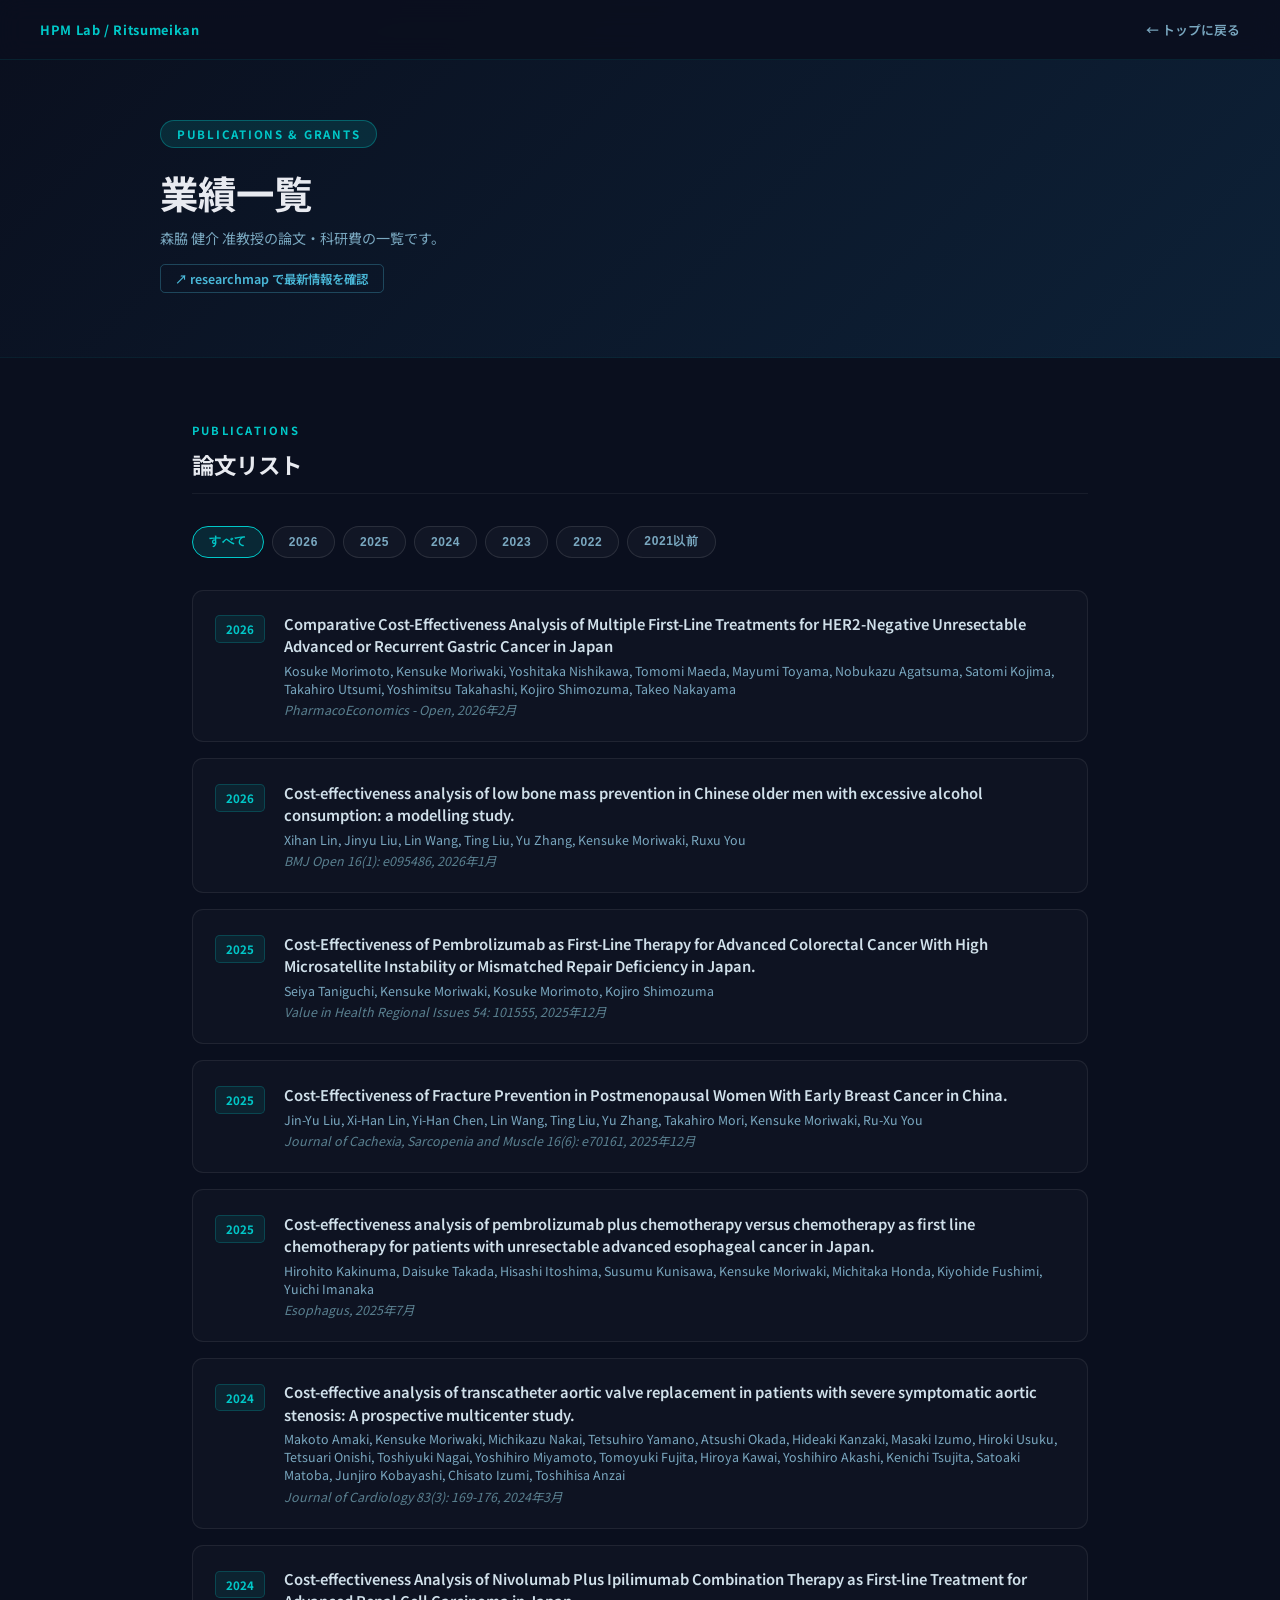
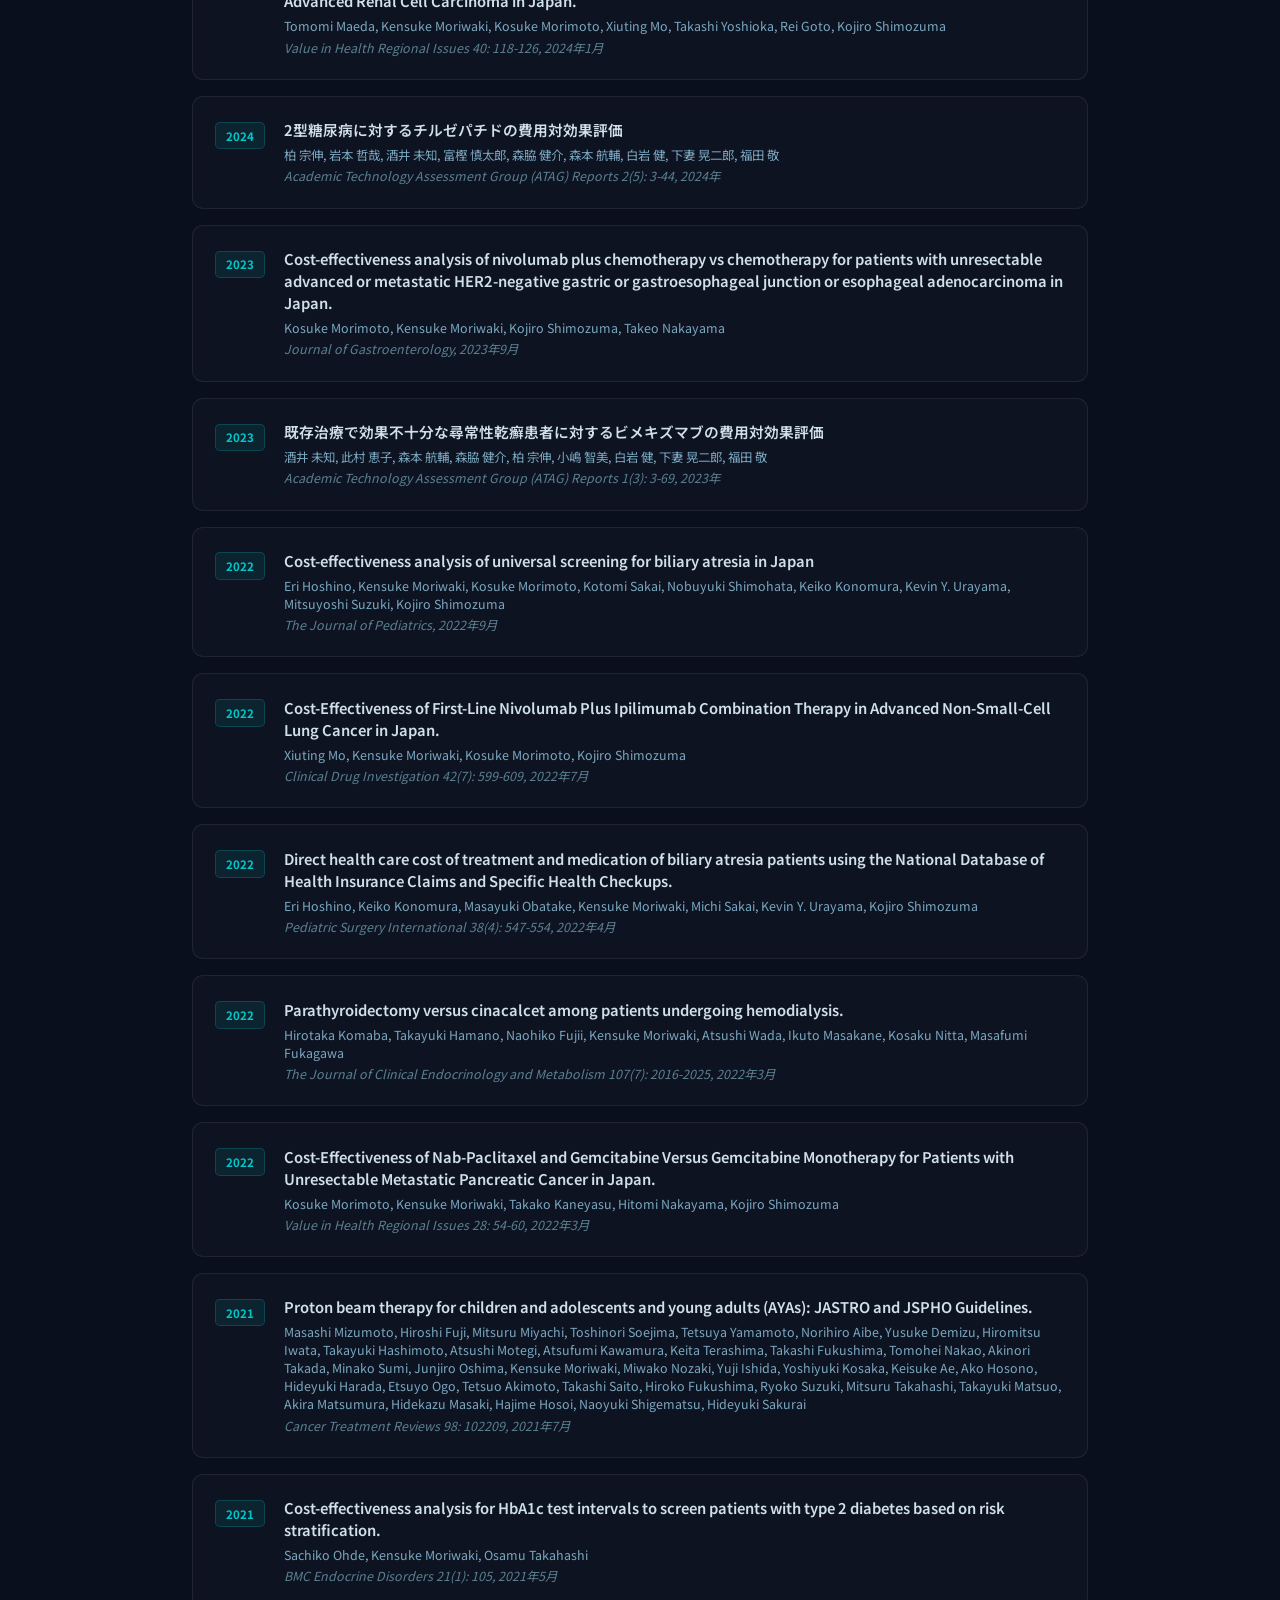
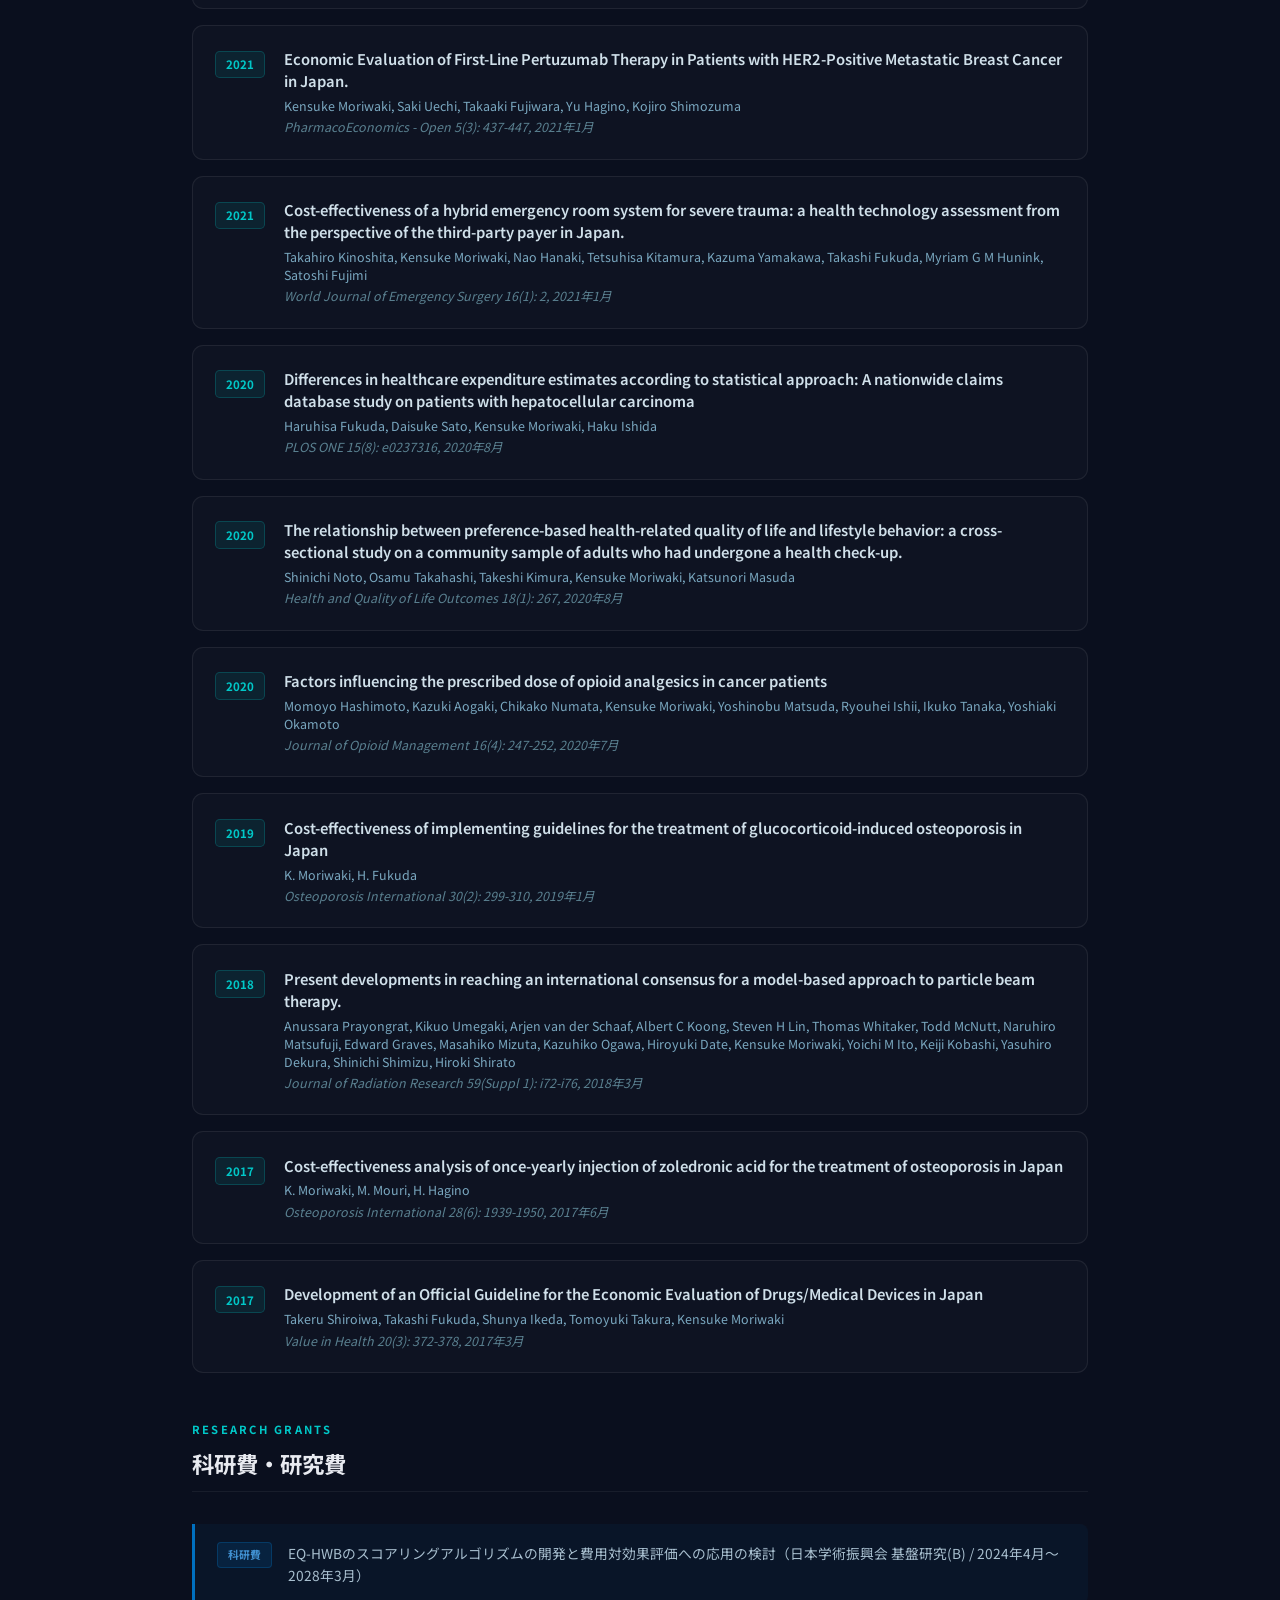
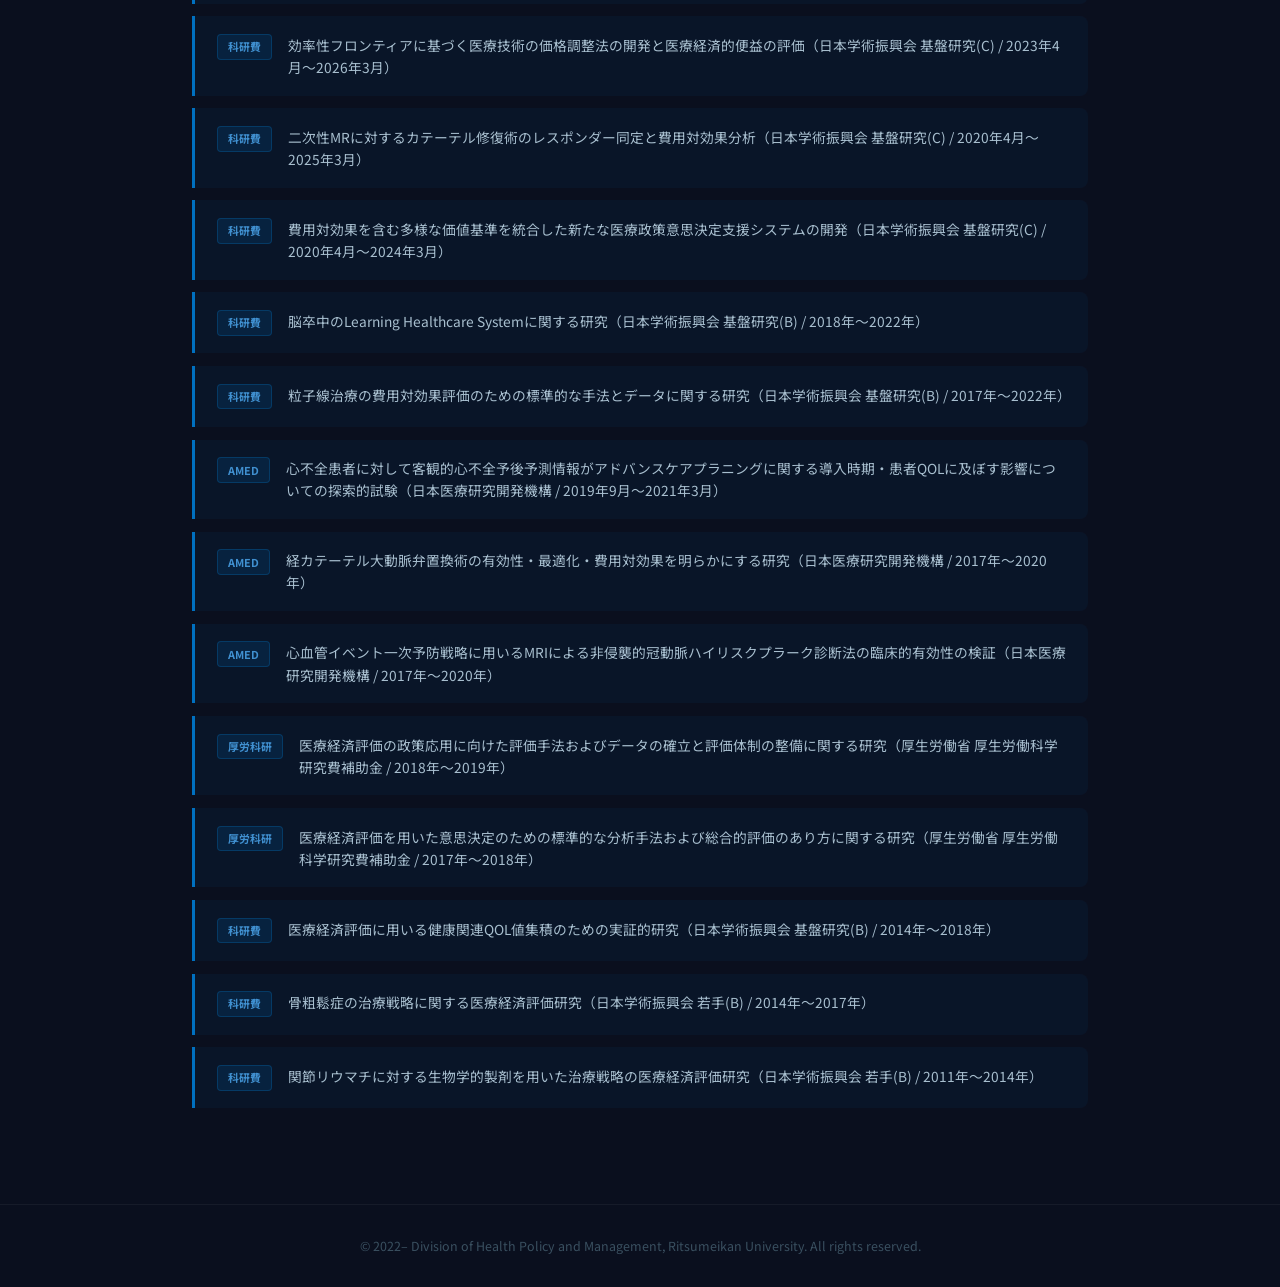
==== commit 0fb178a1: "remove update-note from publications page" ====
--- a/publications.html
+++ b/publications.html
@@ -97,12 +97,6 @@
 }
 .grant-item.hidden { display:none; }
 
-.update-note {
-  font-size:0.75rem; color:#3a5060; margin-bottom:3rem; line-height:1.8;
-  padding:1rem 1.4rem; border:1px dashed rgba(255,255,255,0.06); border-radius:0.5rem;
-}
-.update-note code { color:#7aa8c0; background:rgba(0,180,180,0.08); padding:0.1rem 0.4rem; border-radius:0.2rem; }
-
 footer {
   text-align:center; padding:2rem; color:#3a5060; font-size:0.78rem;
   border-top:1px solid rgba(255,255,255,0.05);
@@ -128,13 +122,6 @@
 </div>
 
 <div class="container">
-
-  <!-- ══ 更新方法の説明 ══ -->
-  <div class="update-note">
-    <strong style="color:#7aa8c0;">📝 更新方法：</strong>
-    このファイルの <code>PUBLICATIONS_DATA</code> と <code>GRANTS_DATA</code> を編集してください。<br>
-    データは <a href="https://researchmap.jp/moriken_stat" target="_blank" style="color:#4ab8d8;">researchmap.jp/moriken_stat</a> を参照し、新しい論文・科研費を先頭に追加するだけで自動的にトップページにも反映されます。
-  </div>
 
   <!-- ══ Publications ══ -->
   <div class="section-label">Publications</div>
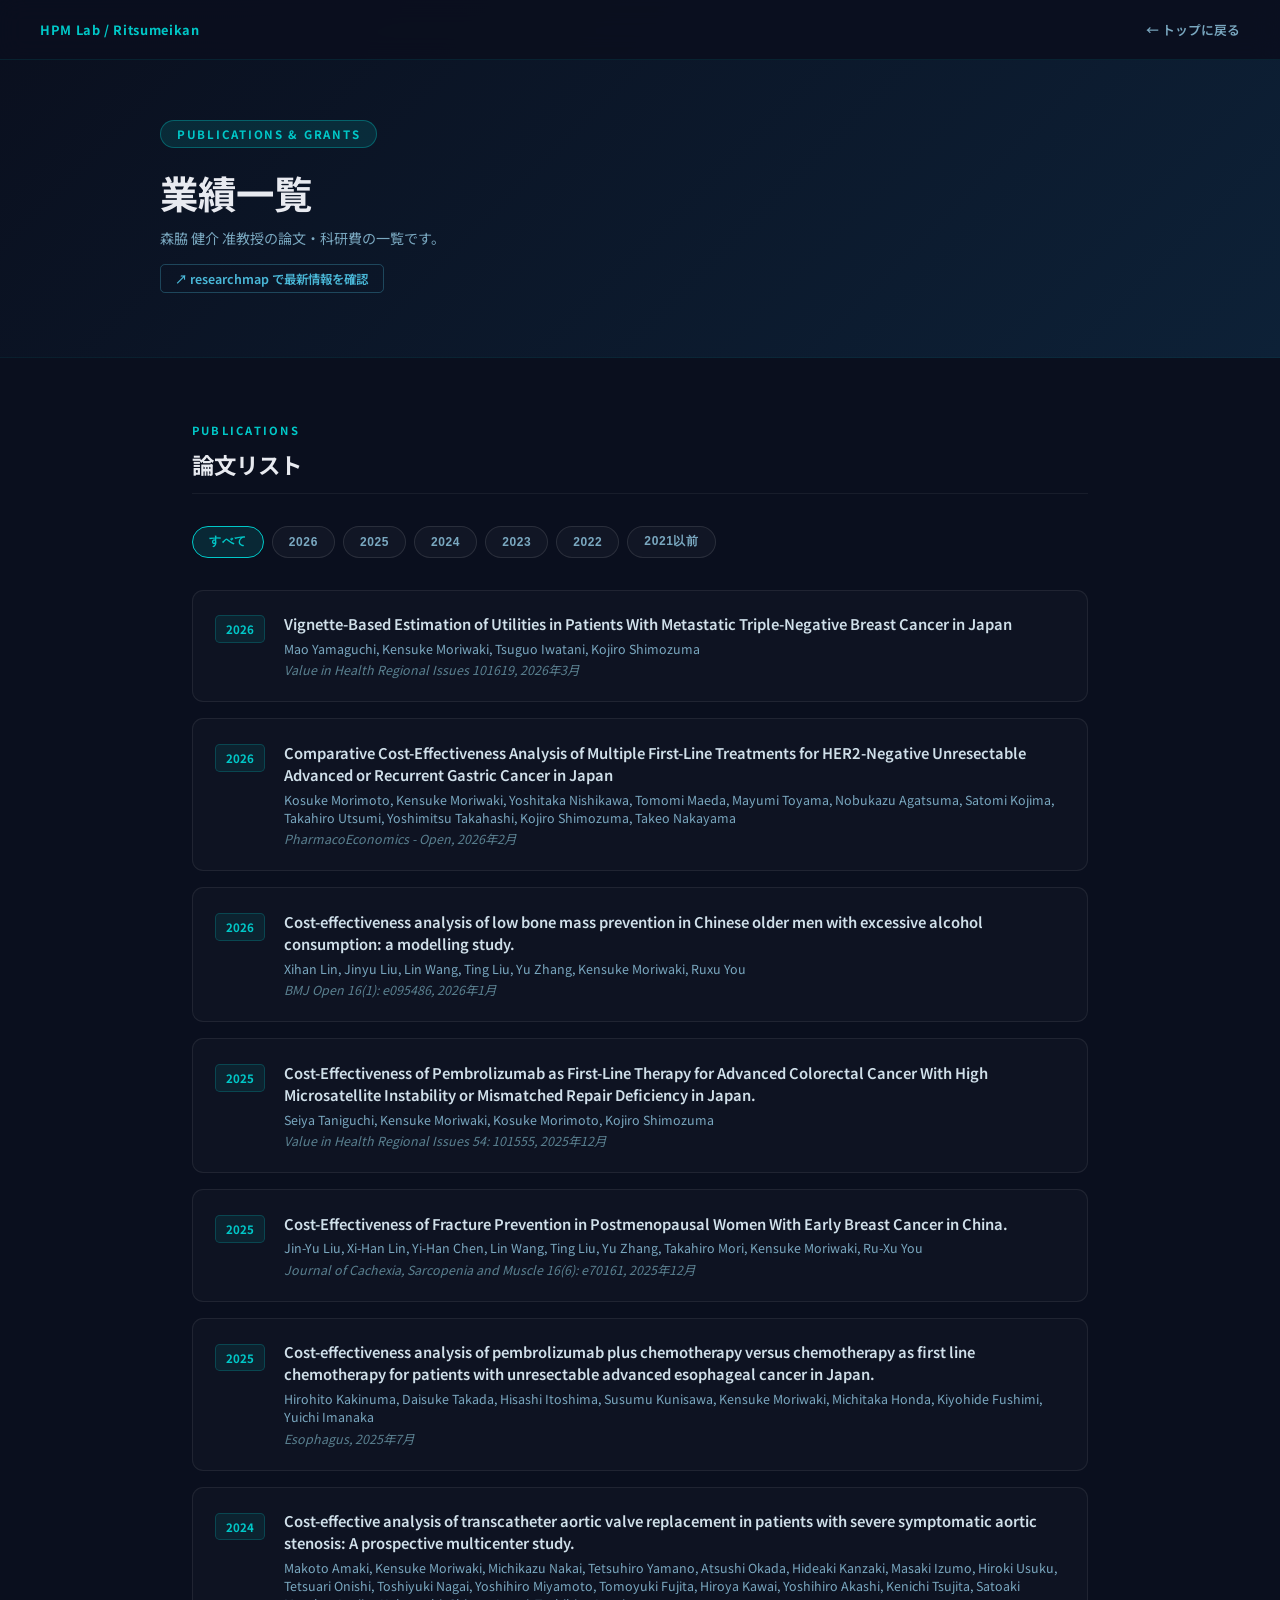
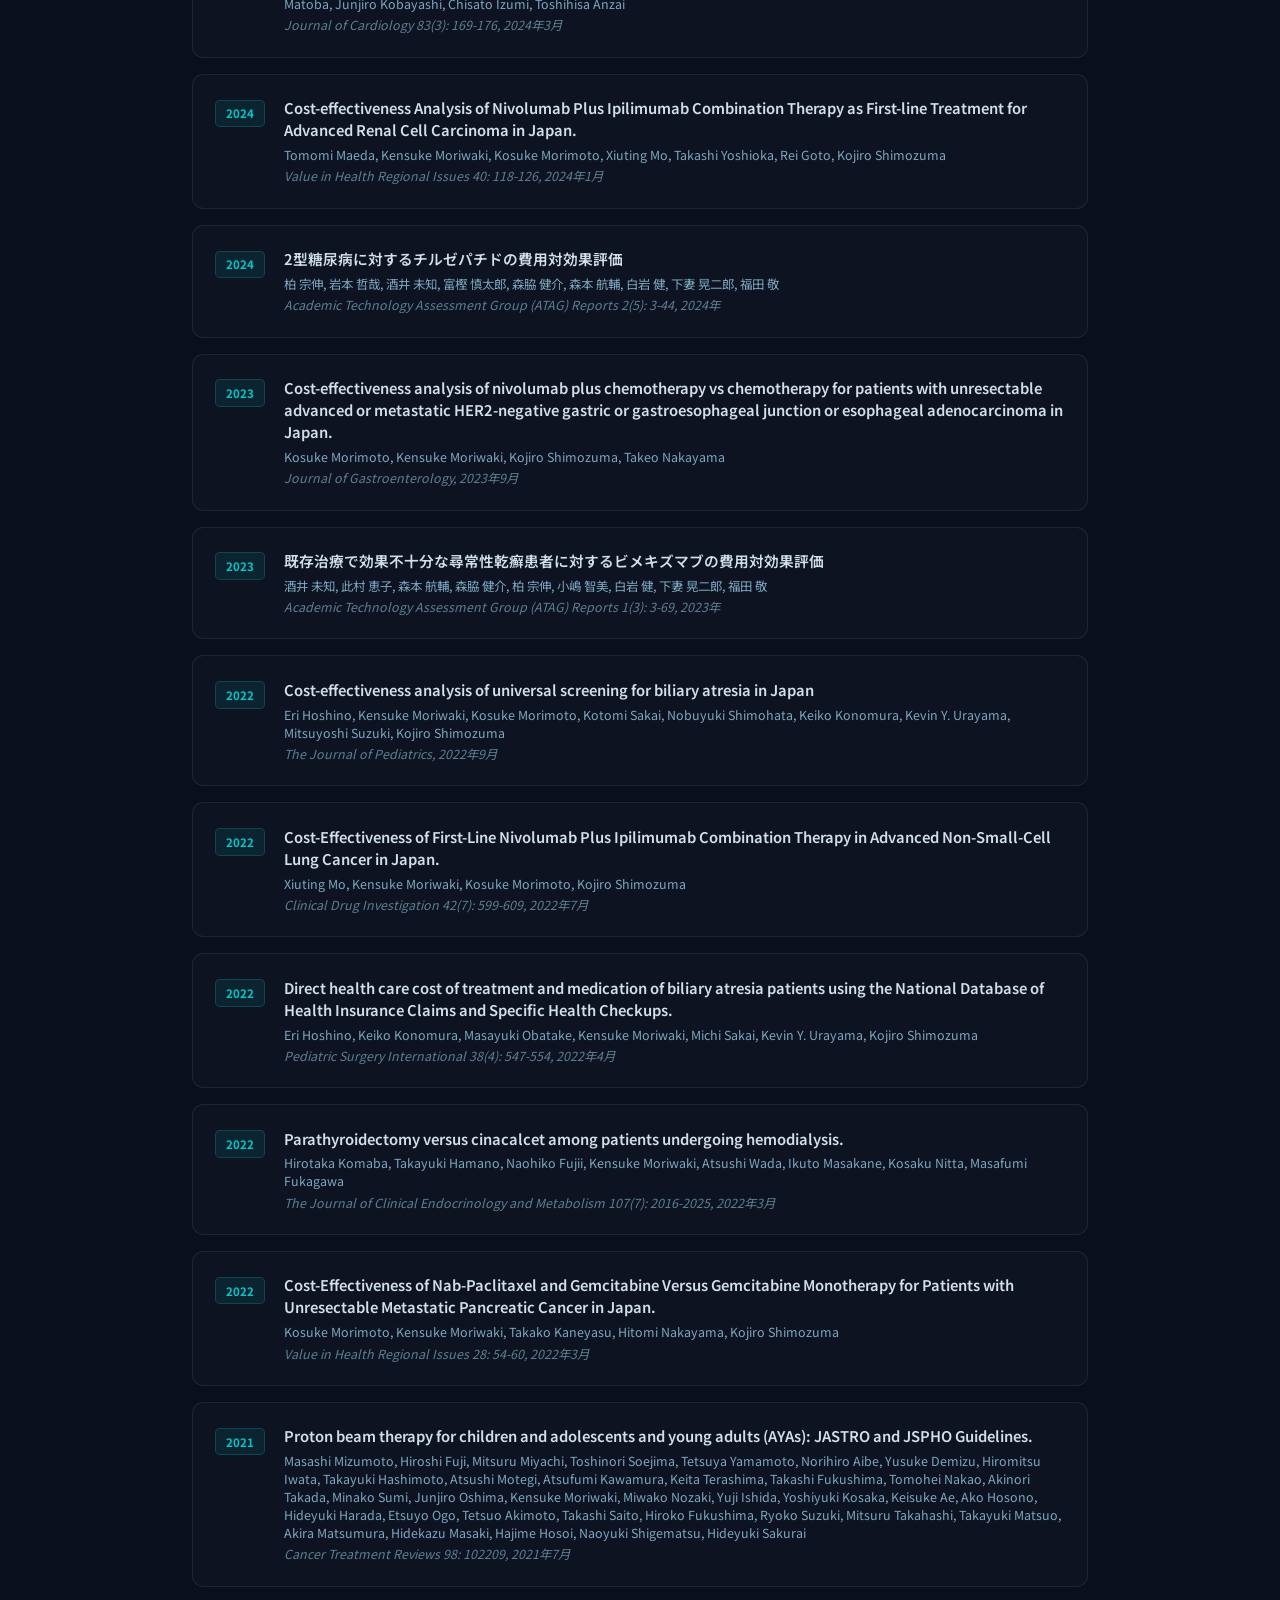
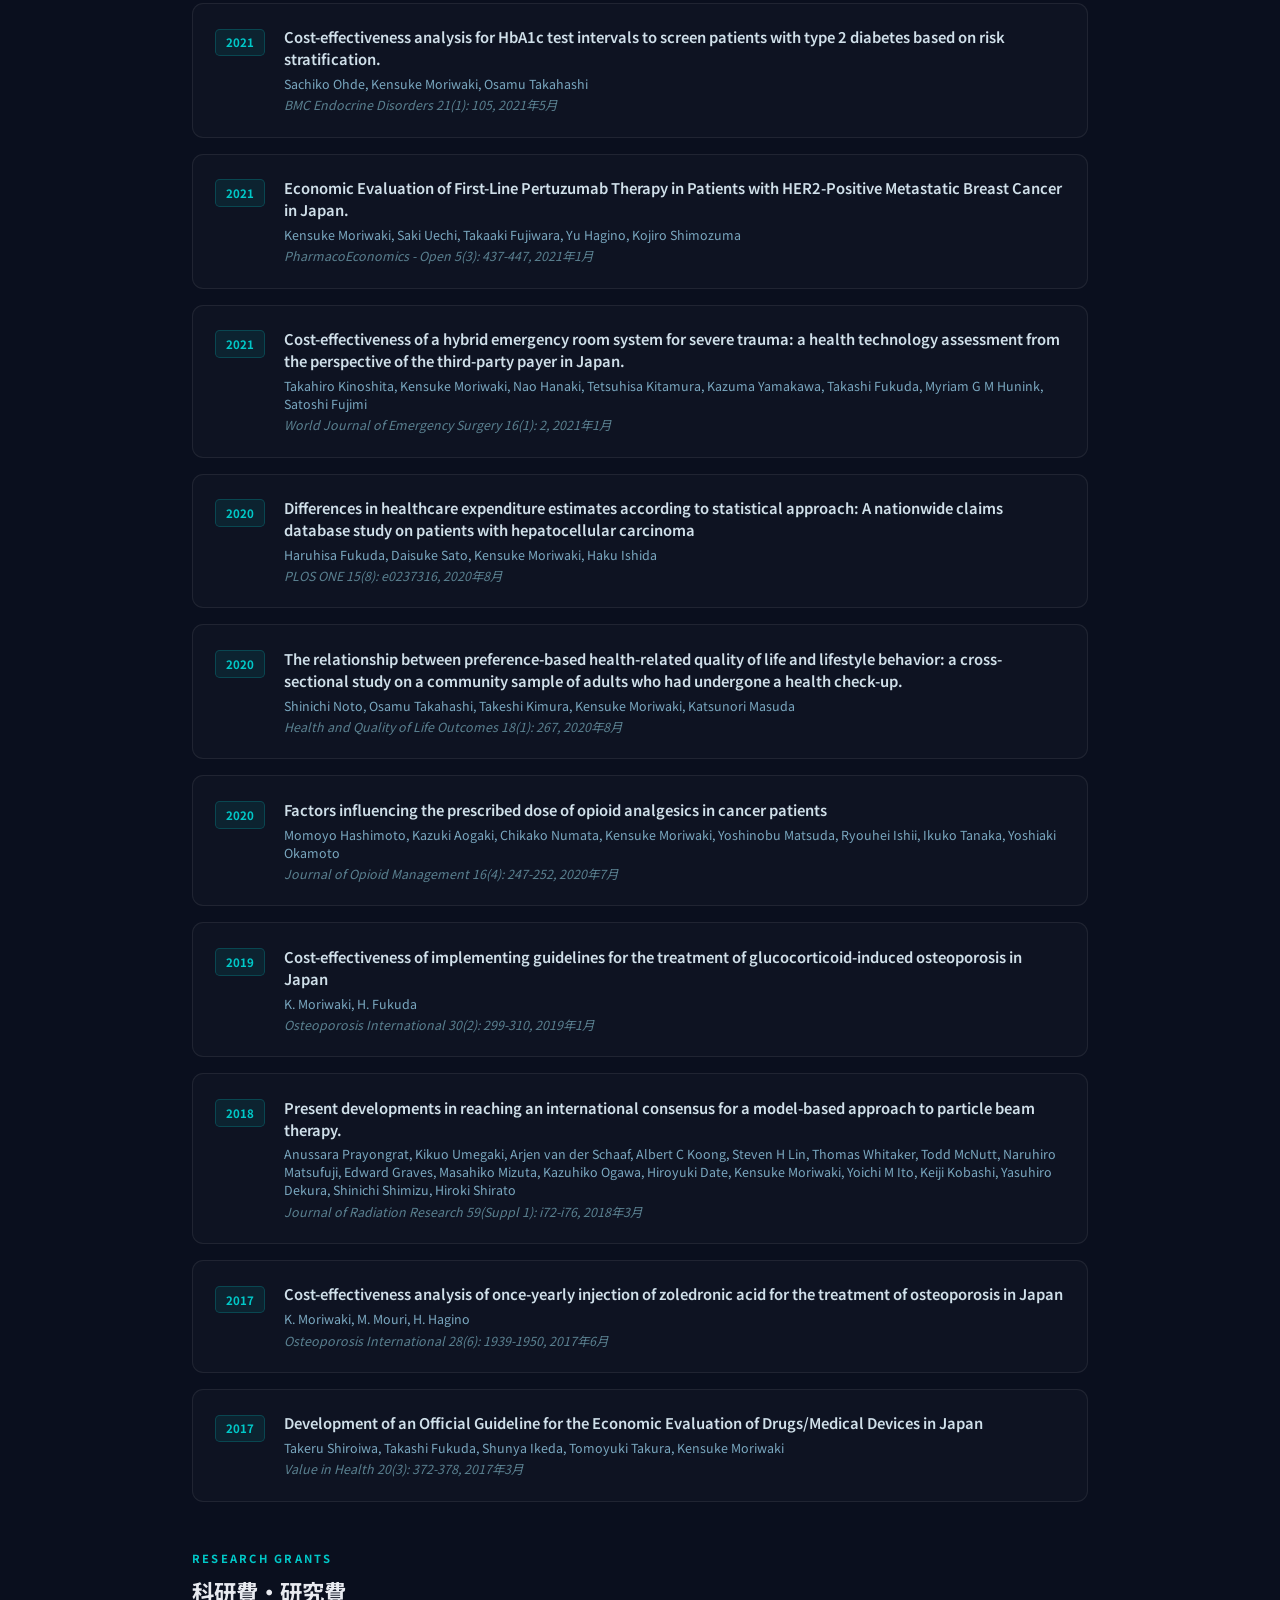
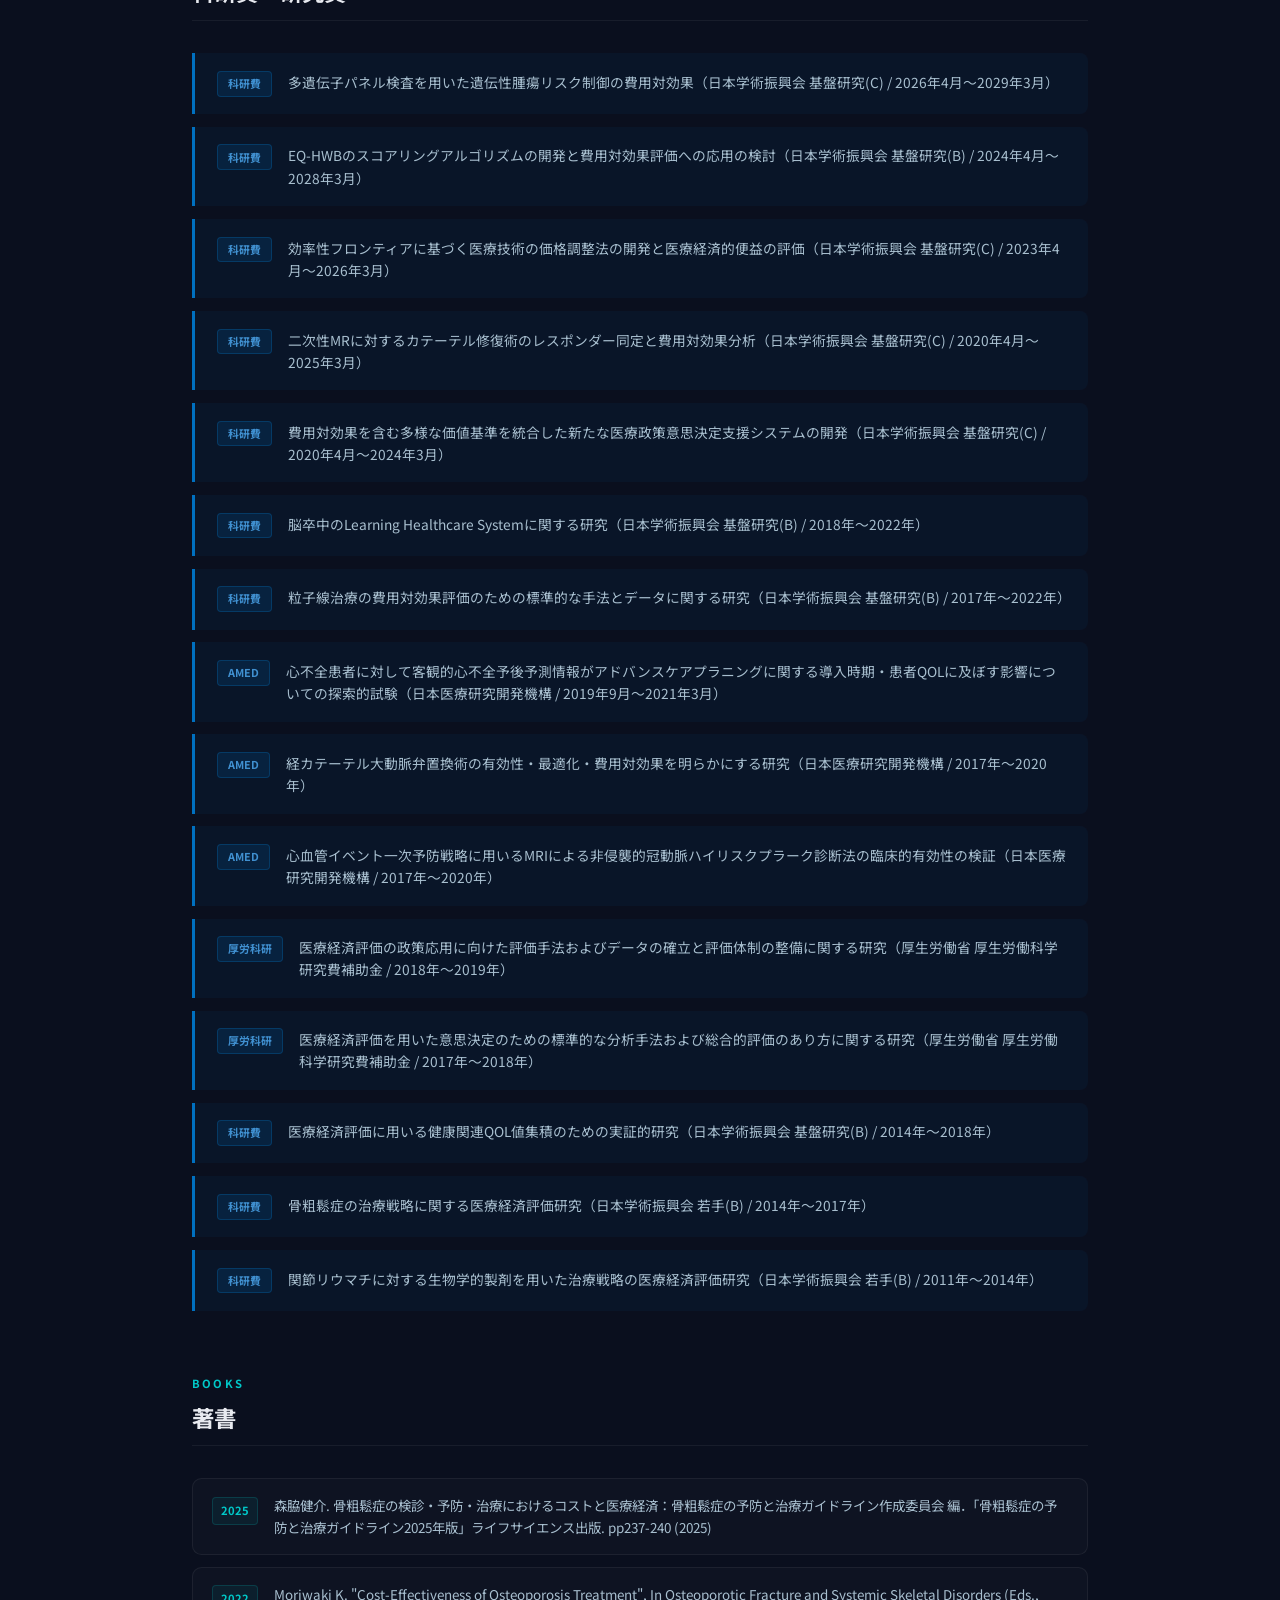
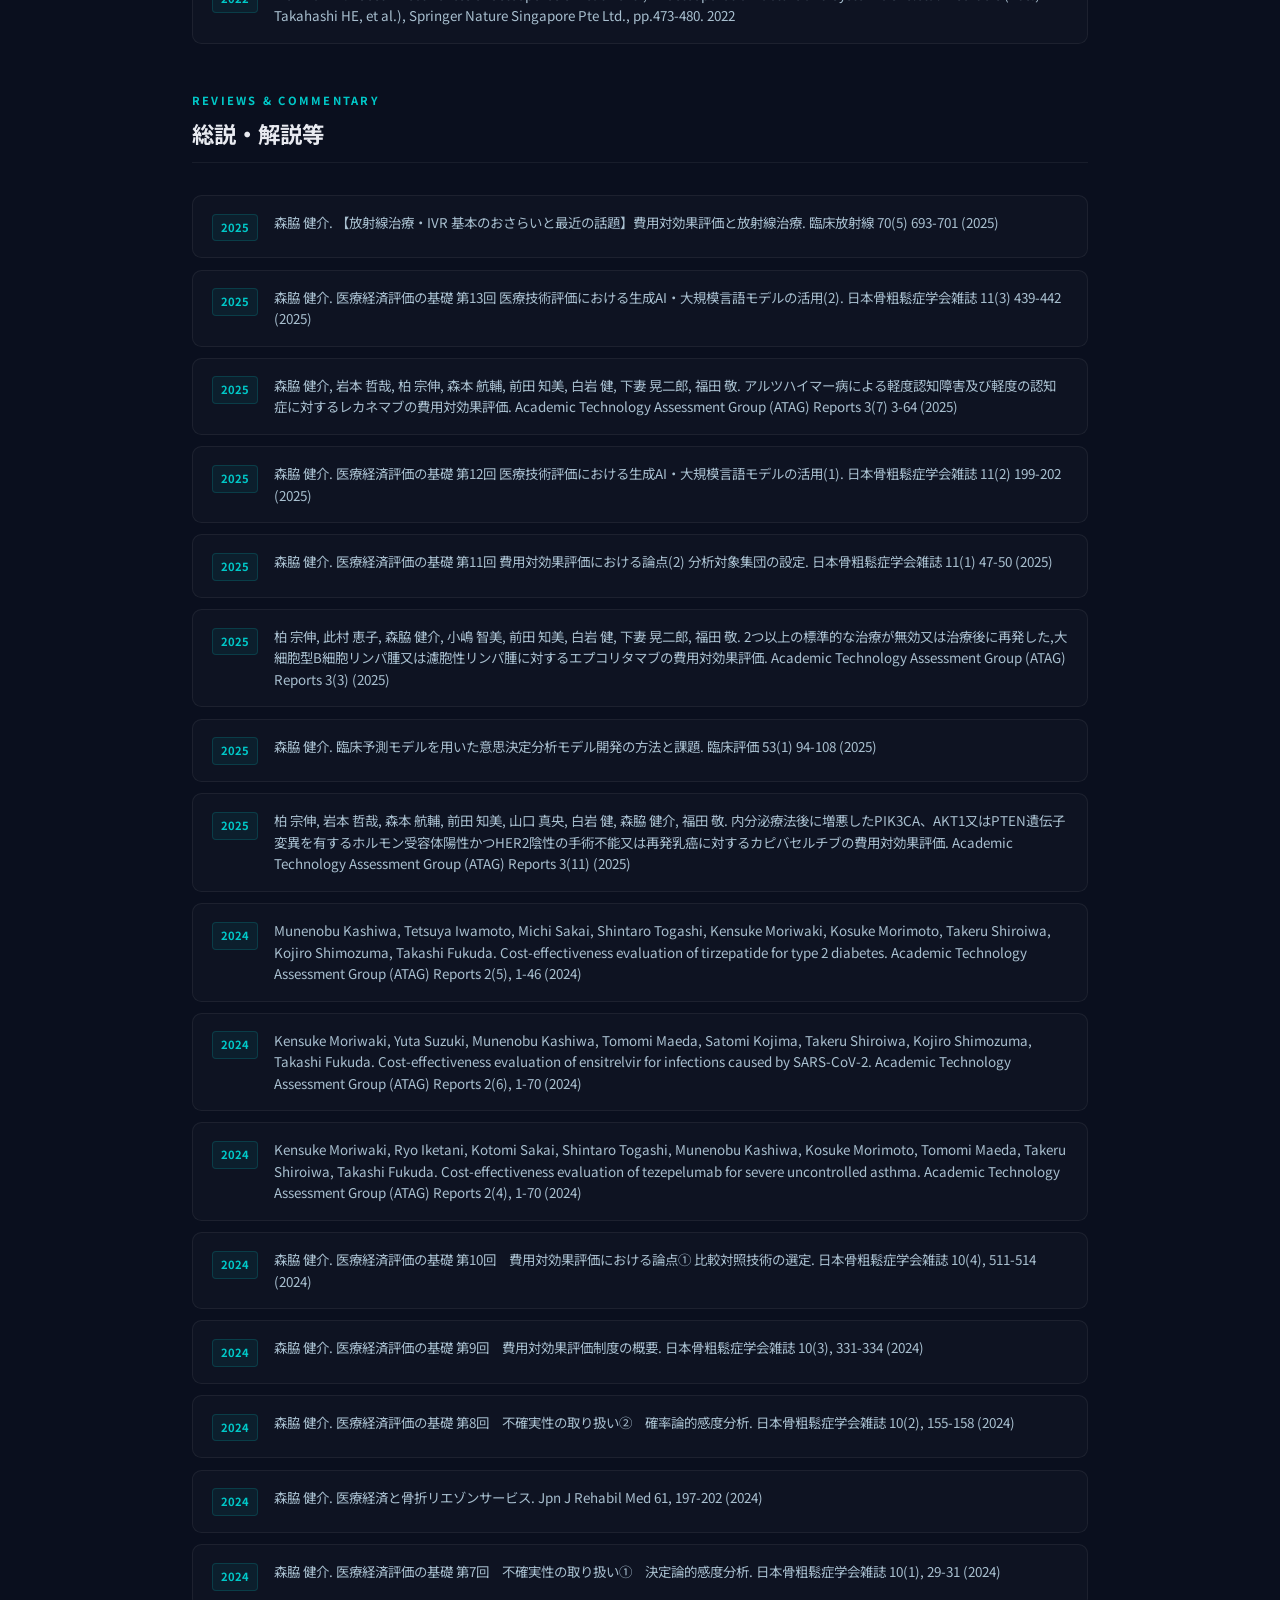
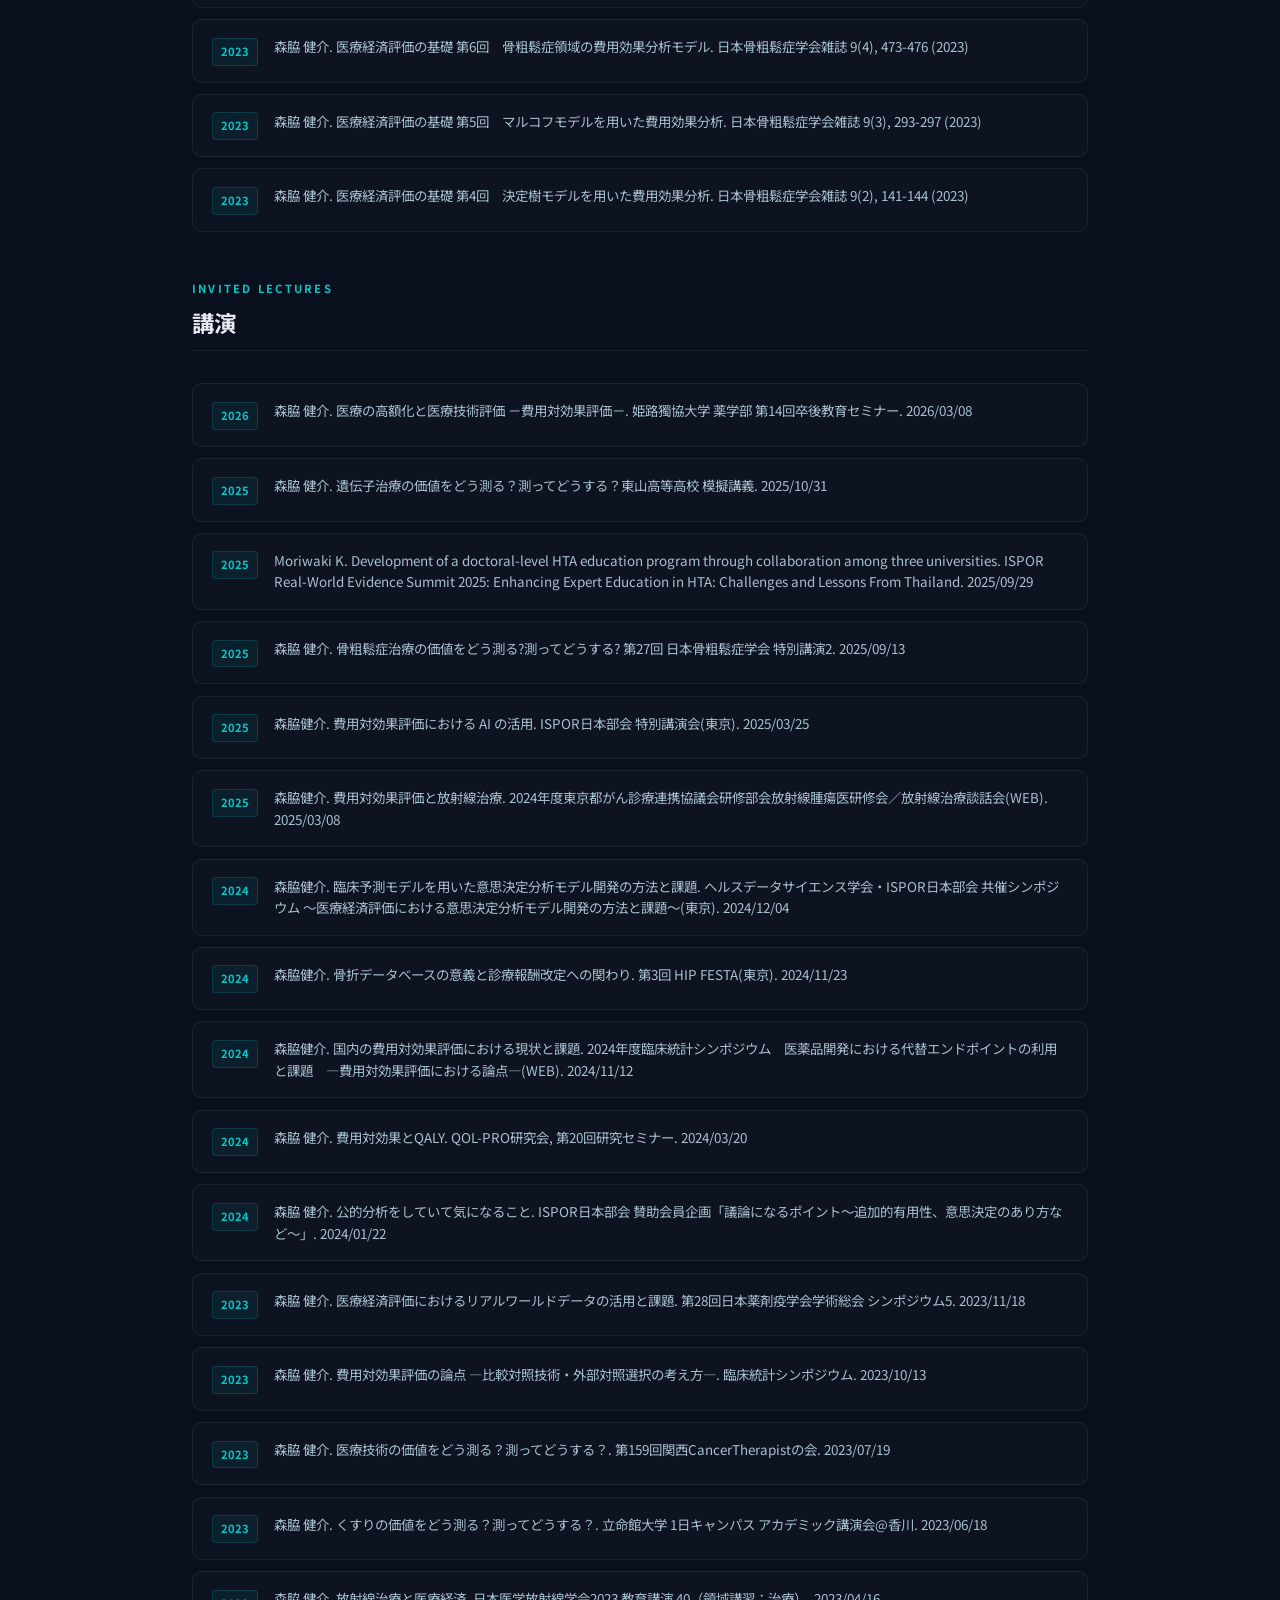
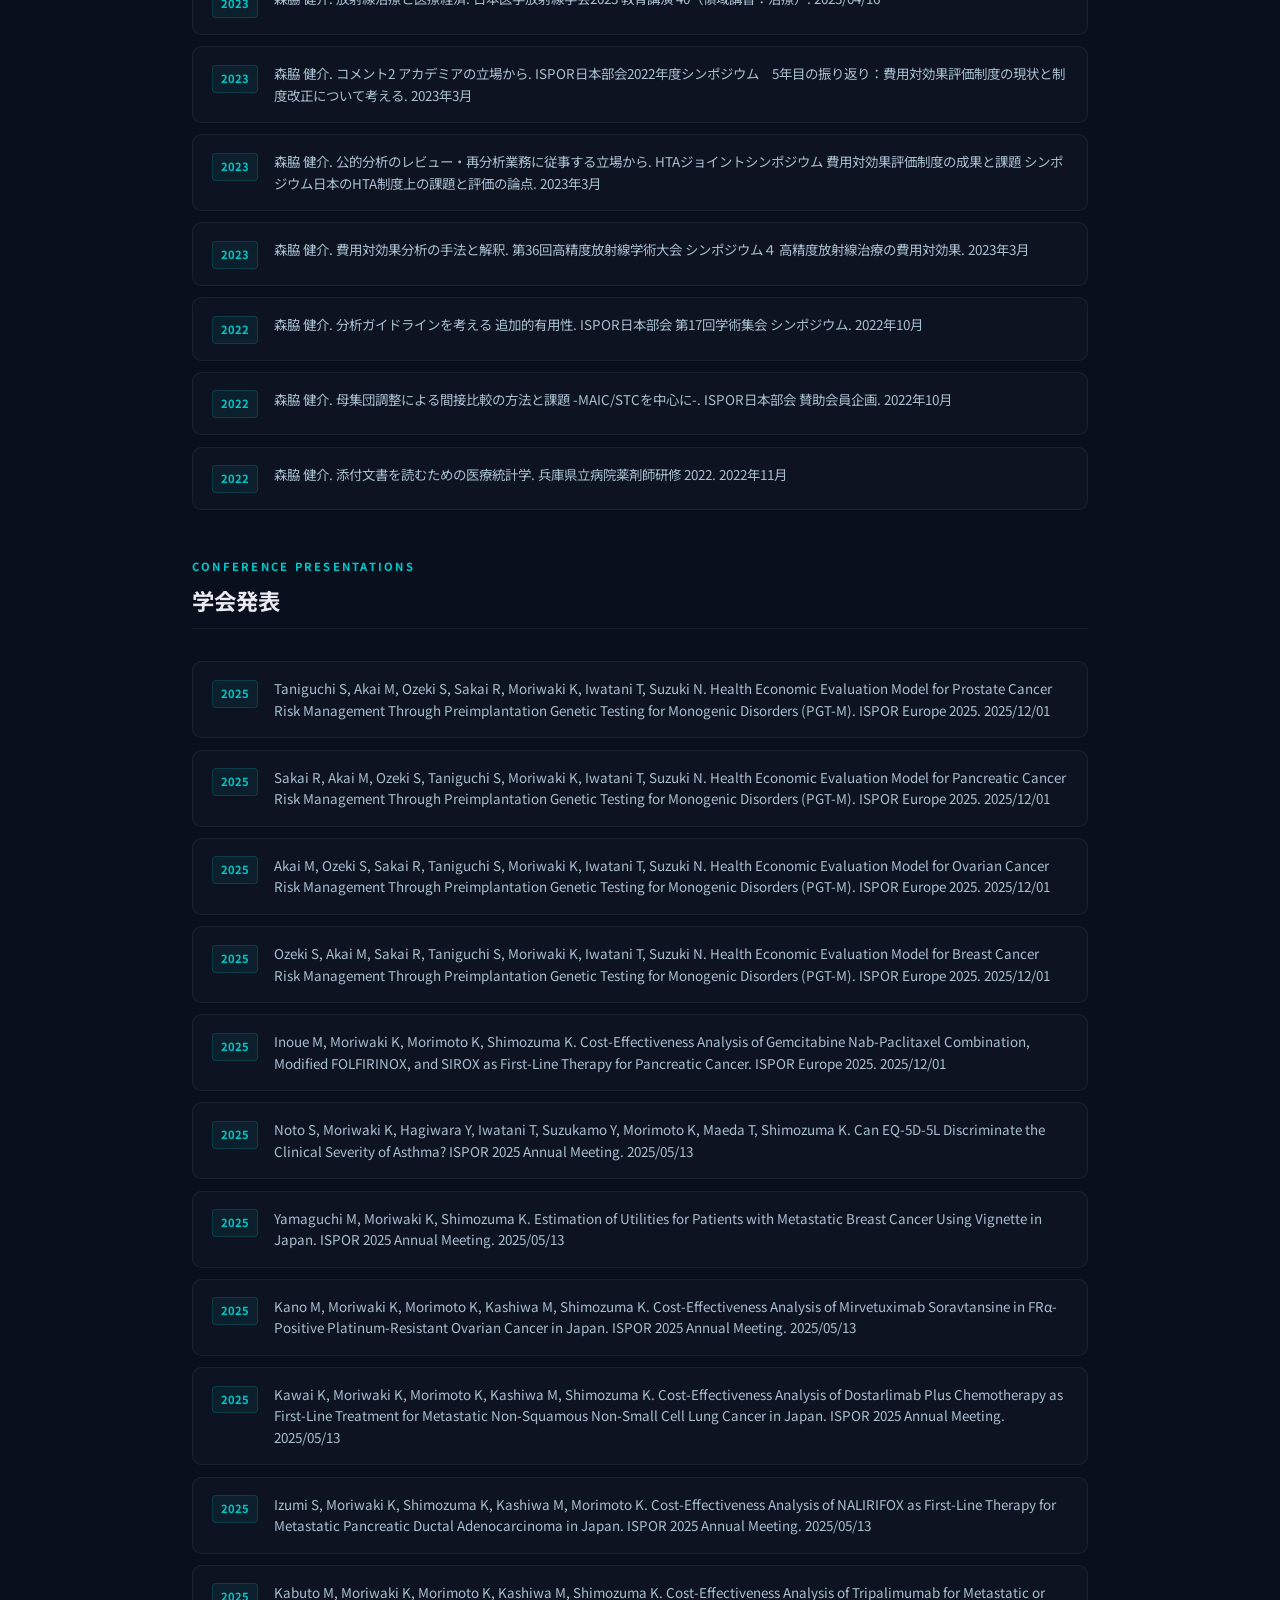
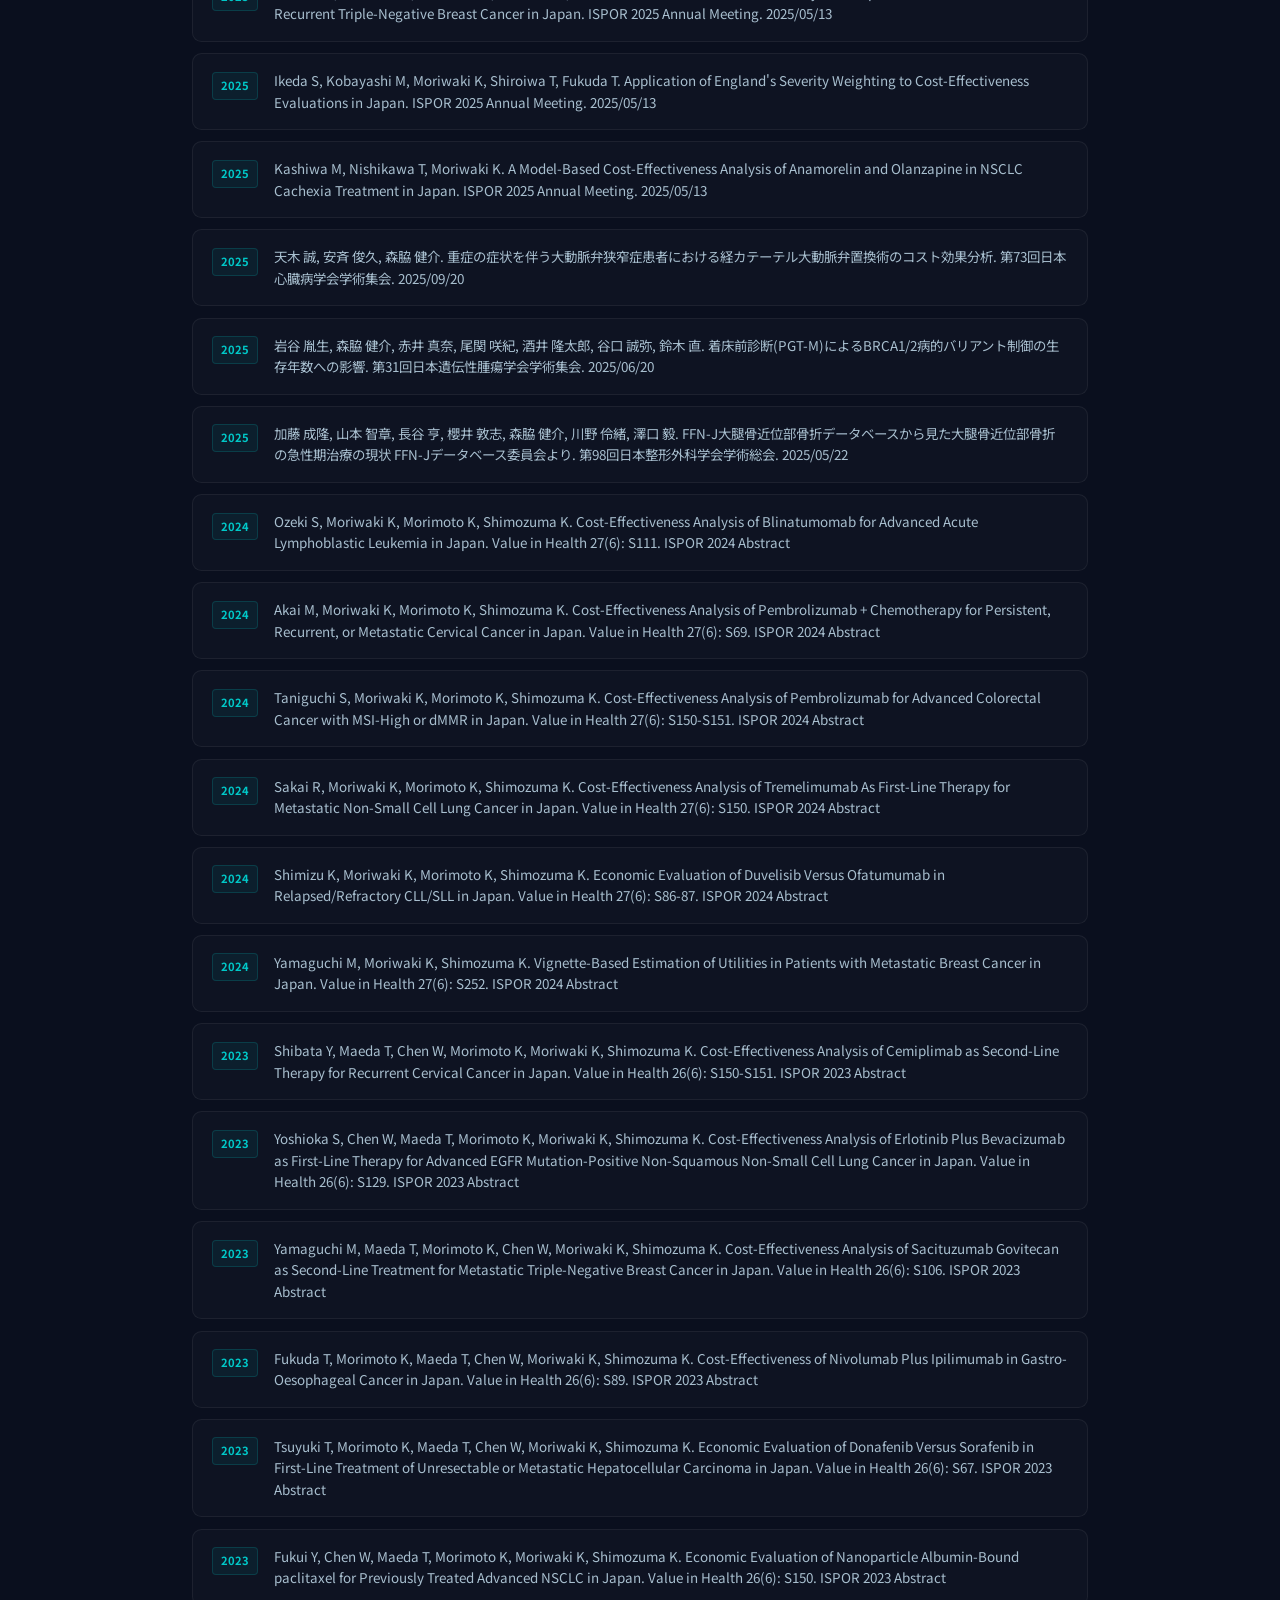
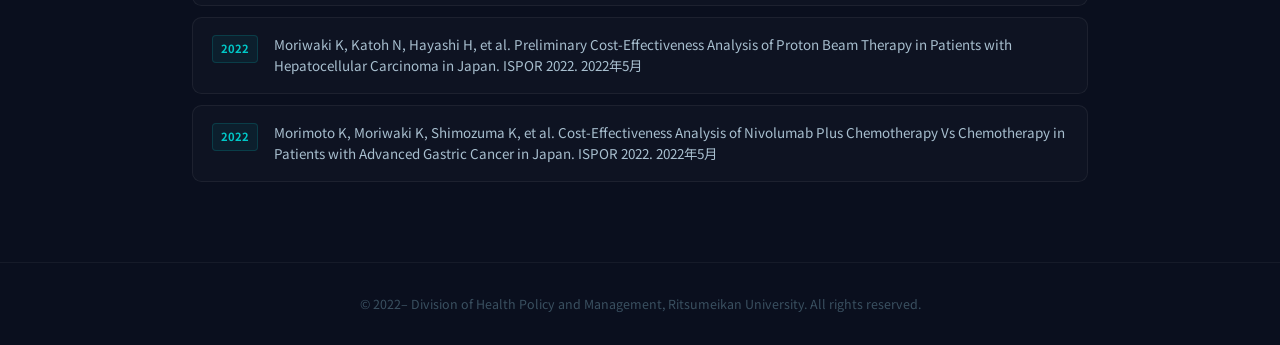
==== commit 72cb2455: "Add non-original publications: books, reviews, lectures, presentations - Added BOOKS_DATA (2 entries" ====
--- a/publications.html
+++ b/publications.html
@@ -97,6 +97,21 @@
 }
 .grant-item.hidden { display:none; }
 
+/* misc (books, reviews, lectures, presentations) */
+.misc-list { display:flex; flex-direction:column; gap:0.7rem; margin-bottom:1rem; }
+.misc-item {
+  display:grid; grid-template-columns:auto 1fr; gap:1rem; align-items:start;
+  padding:1rem 1.2rem; background:rgba(255,255,255,0.02);
+  border:1px solid rgba(255,255,255,0.06); border-radius:0.6rem;
+  font-size:0.84rem; color:#a8bfcf; line-height:1.6; transition:border-color 0.3s;
+}
+.misc-item:hover { border-color:rgba(0,180,180,0.2); }
+.misc-year {
+  font-size:0.7rem; font-weight:700; color:#00c8c8;
+  background:rgba(0,180,180,0.08); border:1px solid rgba(0,180,180,0.2);
+  padding:0.25rem 0.5rem; border-radius:0.25rem; white-space:nowrap; margin-top:0.1rem;
+}
+
 footer {
   text-align:center; padding:2rem; color:#3a5060; font-size:0.78rem;
   border-top:1px solid rgba(255,255,255,0.05);
@@ -144,6 +159,34 @@
     <div class="section-label">Research Grants</div>
     <h2 class="section-title">科研費・研究費</h2>
     <div class="grant-list" id="grant-list-full"></div>
+  </div>
+
+  <!-- ══ Books ══ -->
+  <div id="books" style="padding-top:2rem;">
+    <div class="section-label">Books</div>
+    <h2 class="section-title">著書</h2>
+    <div class="misc-list" id="books-list"></div>
+  </div>
+
+  <!-- ══ Reviews ══ -->
+  <div id="reviews" style="padding-top:2rem;">
+    <div class="section-label">Reviews &amp; Commentary</div>
+    <h2 class="section-title">総説・解説等</h2>
+    <div class="misc-list" id="reviews-list"></div>
+  </div>
+
+  <!-- ══ Lectures ══ -->
+  <div id="lectures" style="padding-top:2rem;">
+    <div class="section-label">Invited Lectures</div>
+    <h2 class="section-title">講演</h2>
+    <div class="misc-list" id="lectures-list"></div>
+  </div>
+
+  <!-- ══ Presentations ══ -->
+  <div id="presentations" style="padding-top:2rem;">
+    <div class="section-label">Conference Presentations</div>
+    <h2 class="section-title">学会発表</h2>
+    <div class="misc-list" id="presentations-list"></div>
   </div>
 
 </div>
@@ -199,6 +242,19 @@
   });
 }
 
+function buildMiscHTML(item) {
+  return `
+    <div class="misc-item">
+      <span class="misc-year">${item.year}</span>
+      <span>${item.text}</span>
+    </div>`;
+}
+
+document.getElementById('books-list').innerHTML = BOOKS_DATA.map(buildMiscHTML).join('');
+document.getElementById('reviews-list').innerHTML = REVIEWS_DATA.map(buildMiscHTML).join('');
+document.getElementById('lectures-list').innerHTML = LECTURES_DATA.map(buildMiscHTML).join('');
+document.getElementById('presentations-list').innerHTML = PRESENTATIONS_DATA.map(buildMiscHTML).join('');
+
 /* ════ Sync top-5 to parent index.html (same-origin) ════ */
 try {
   const topPubEl = window.opener?.document.getElementById('pub-list-top')
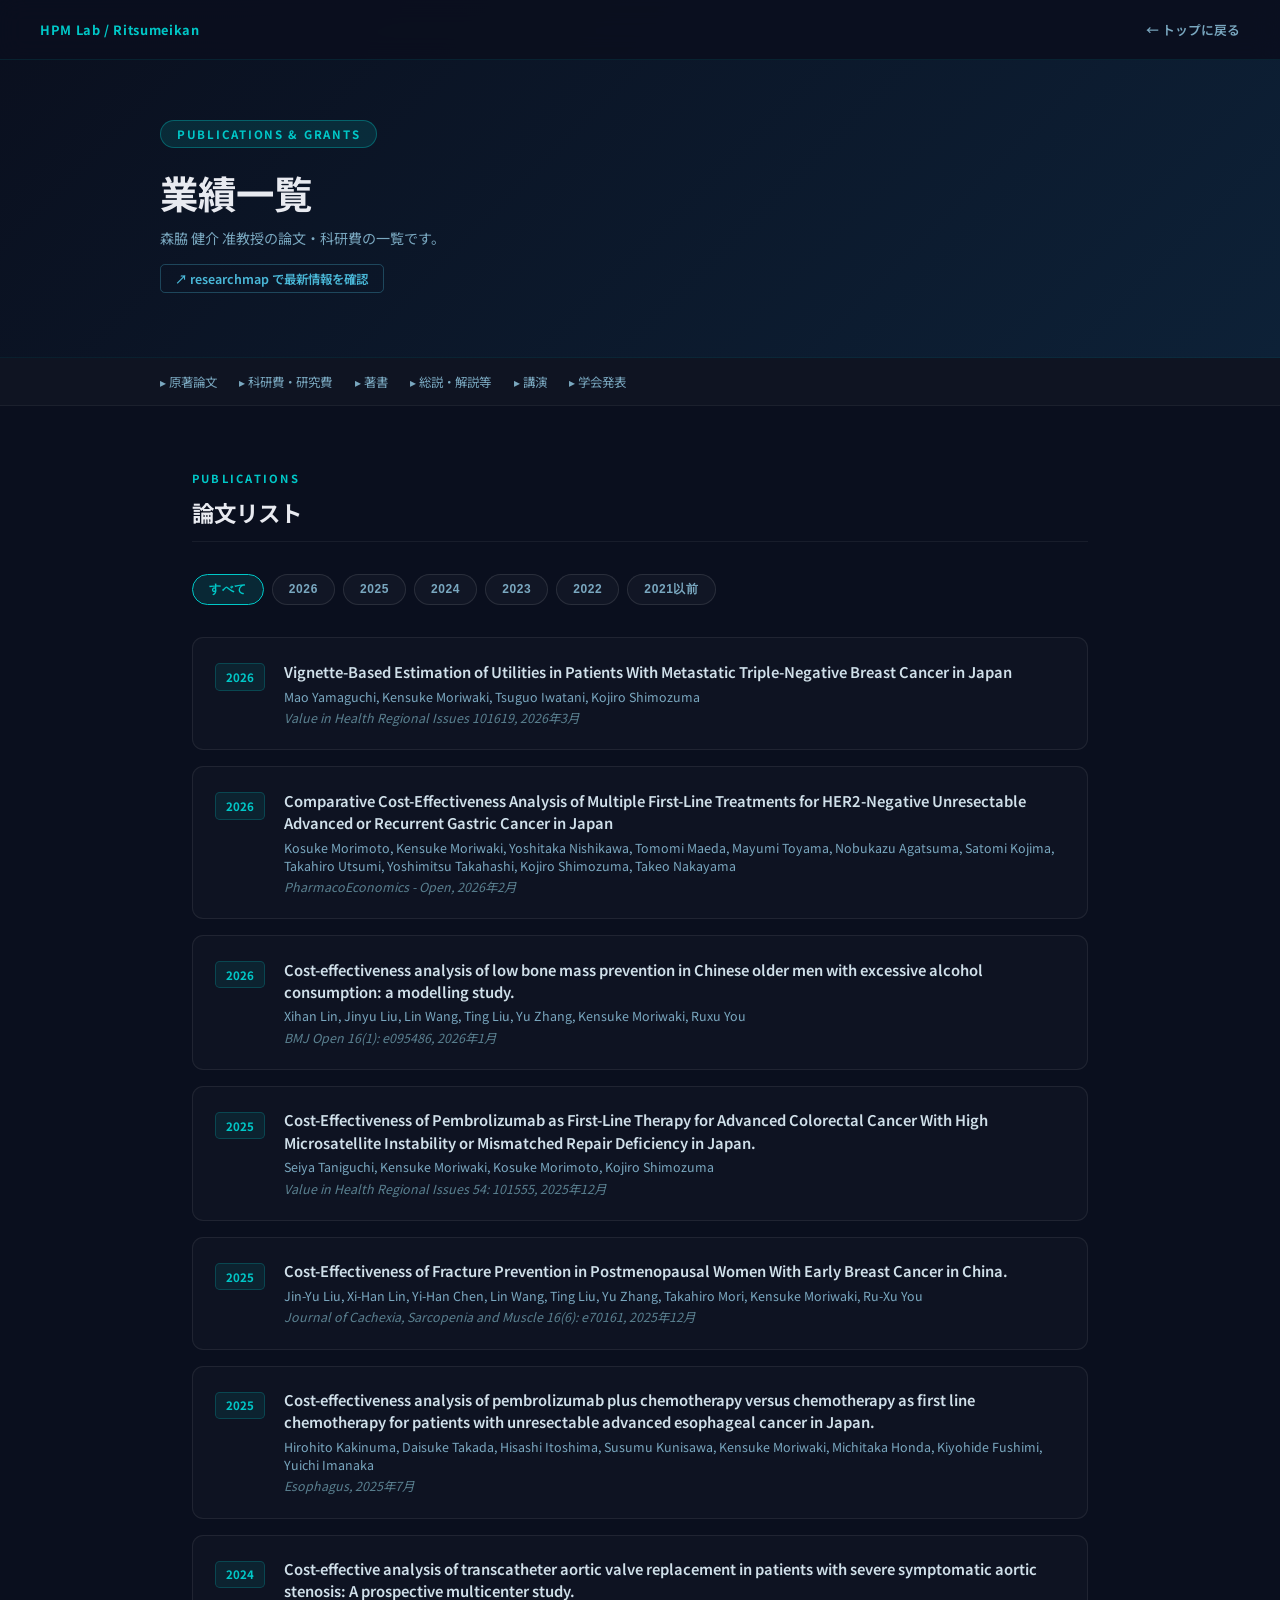
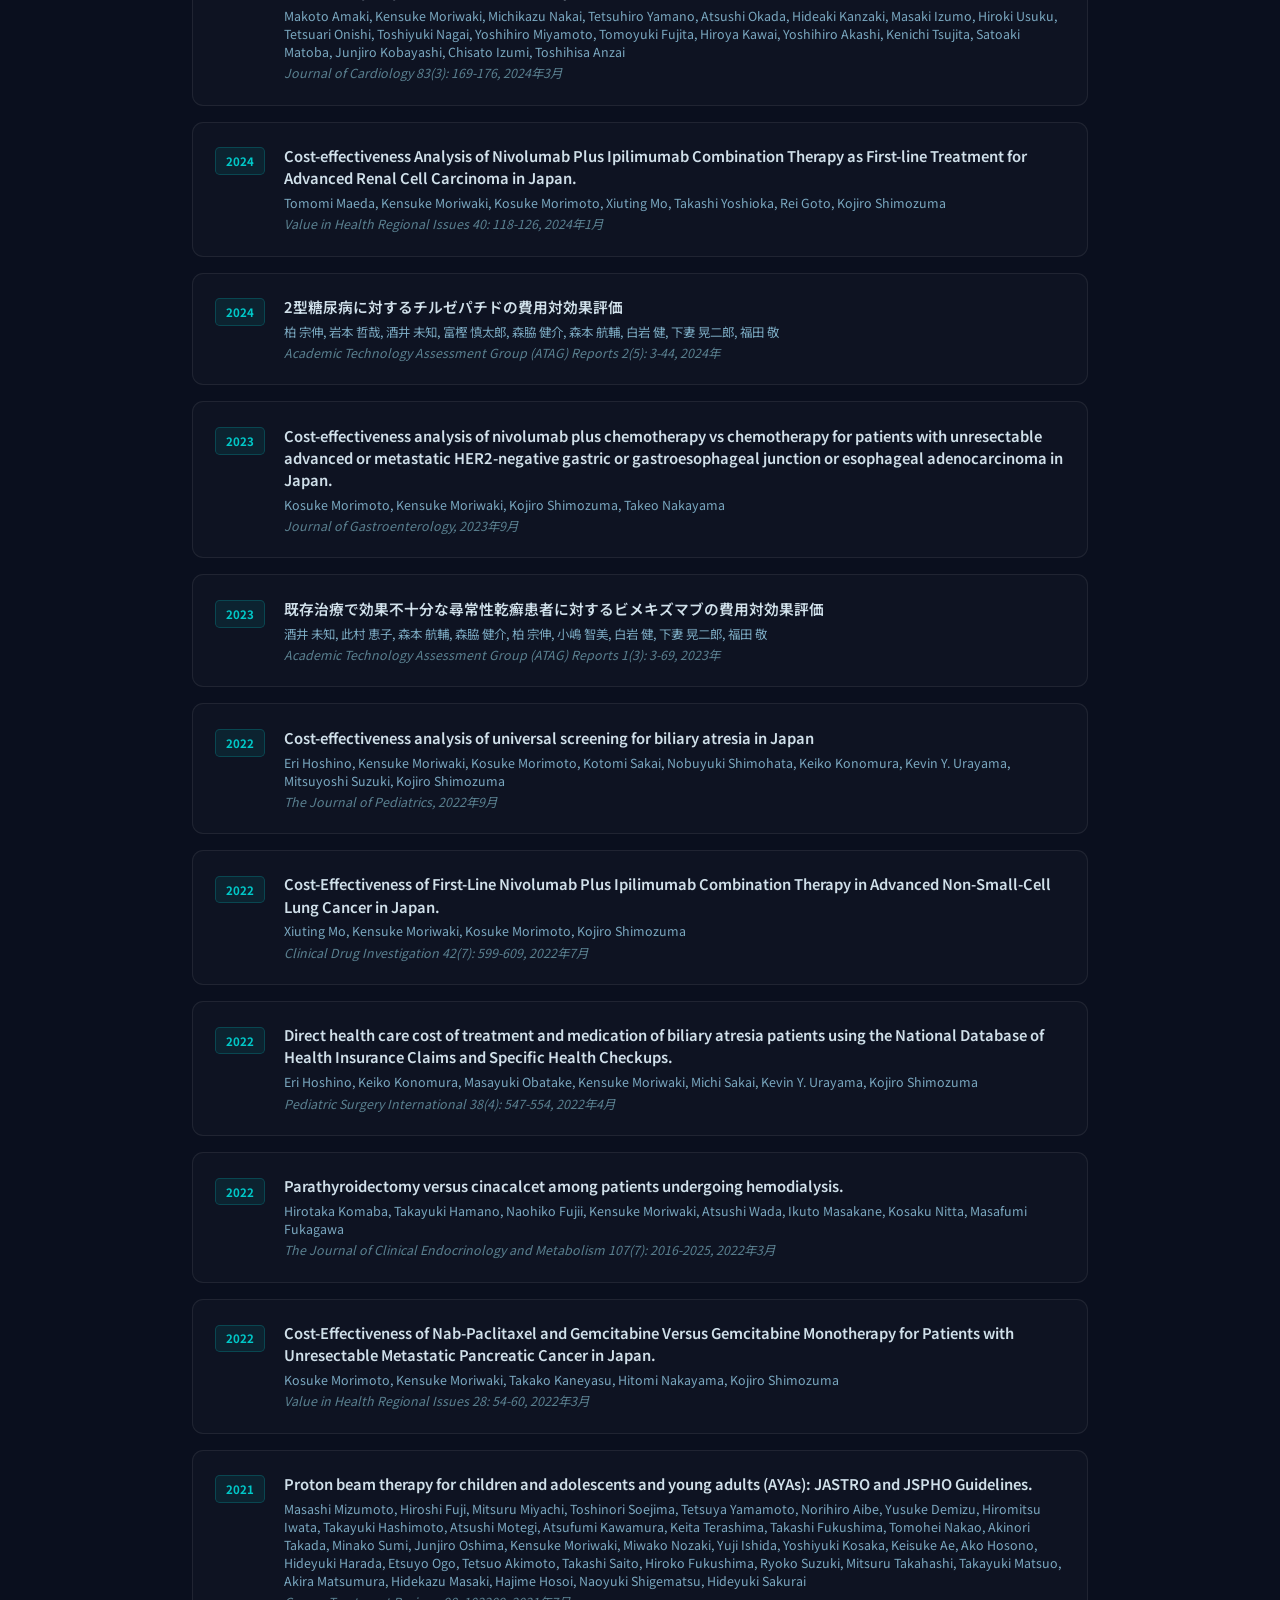
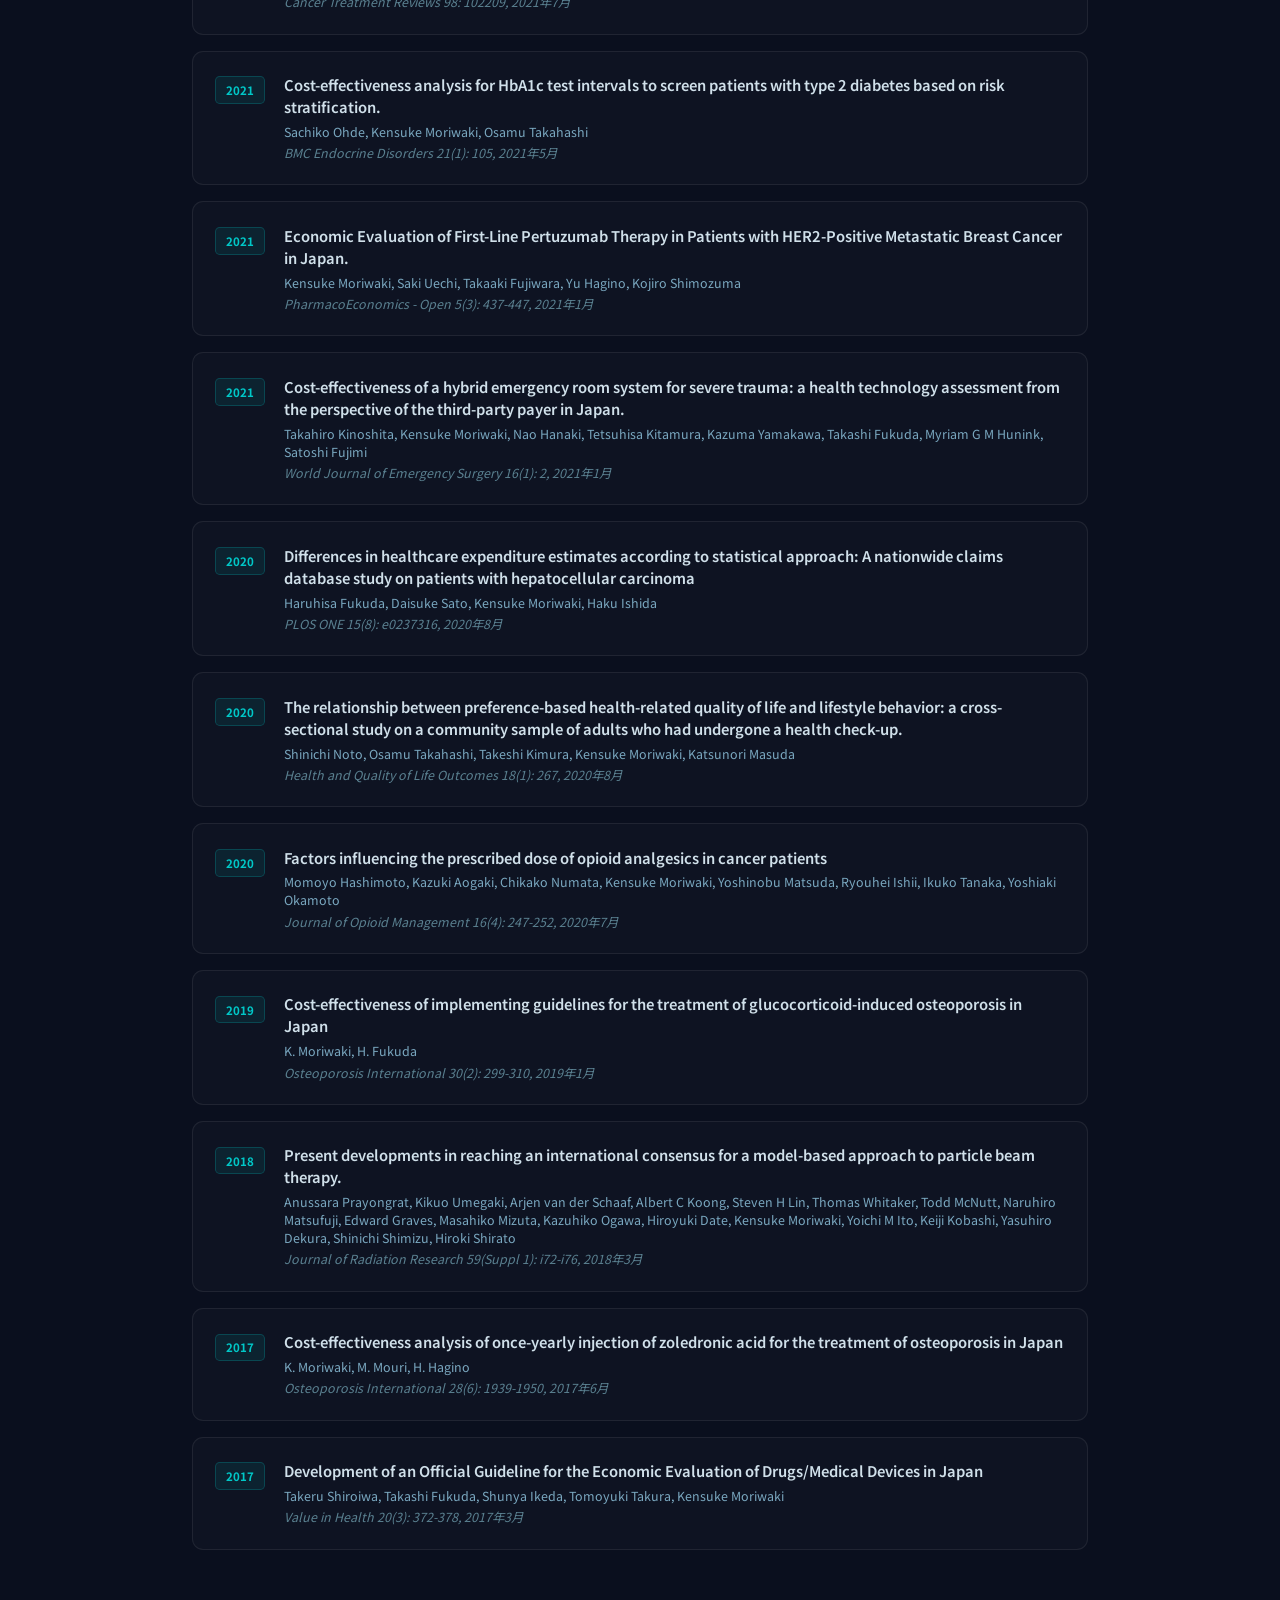
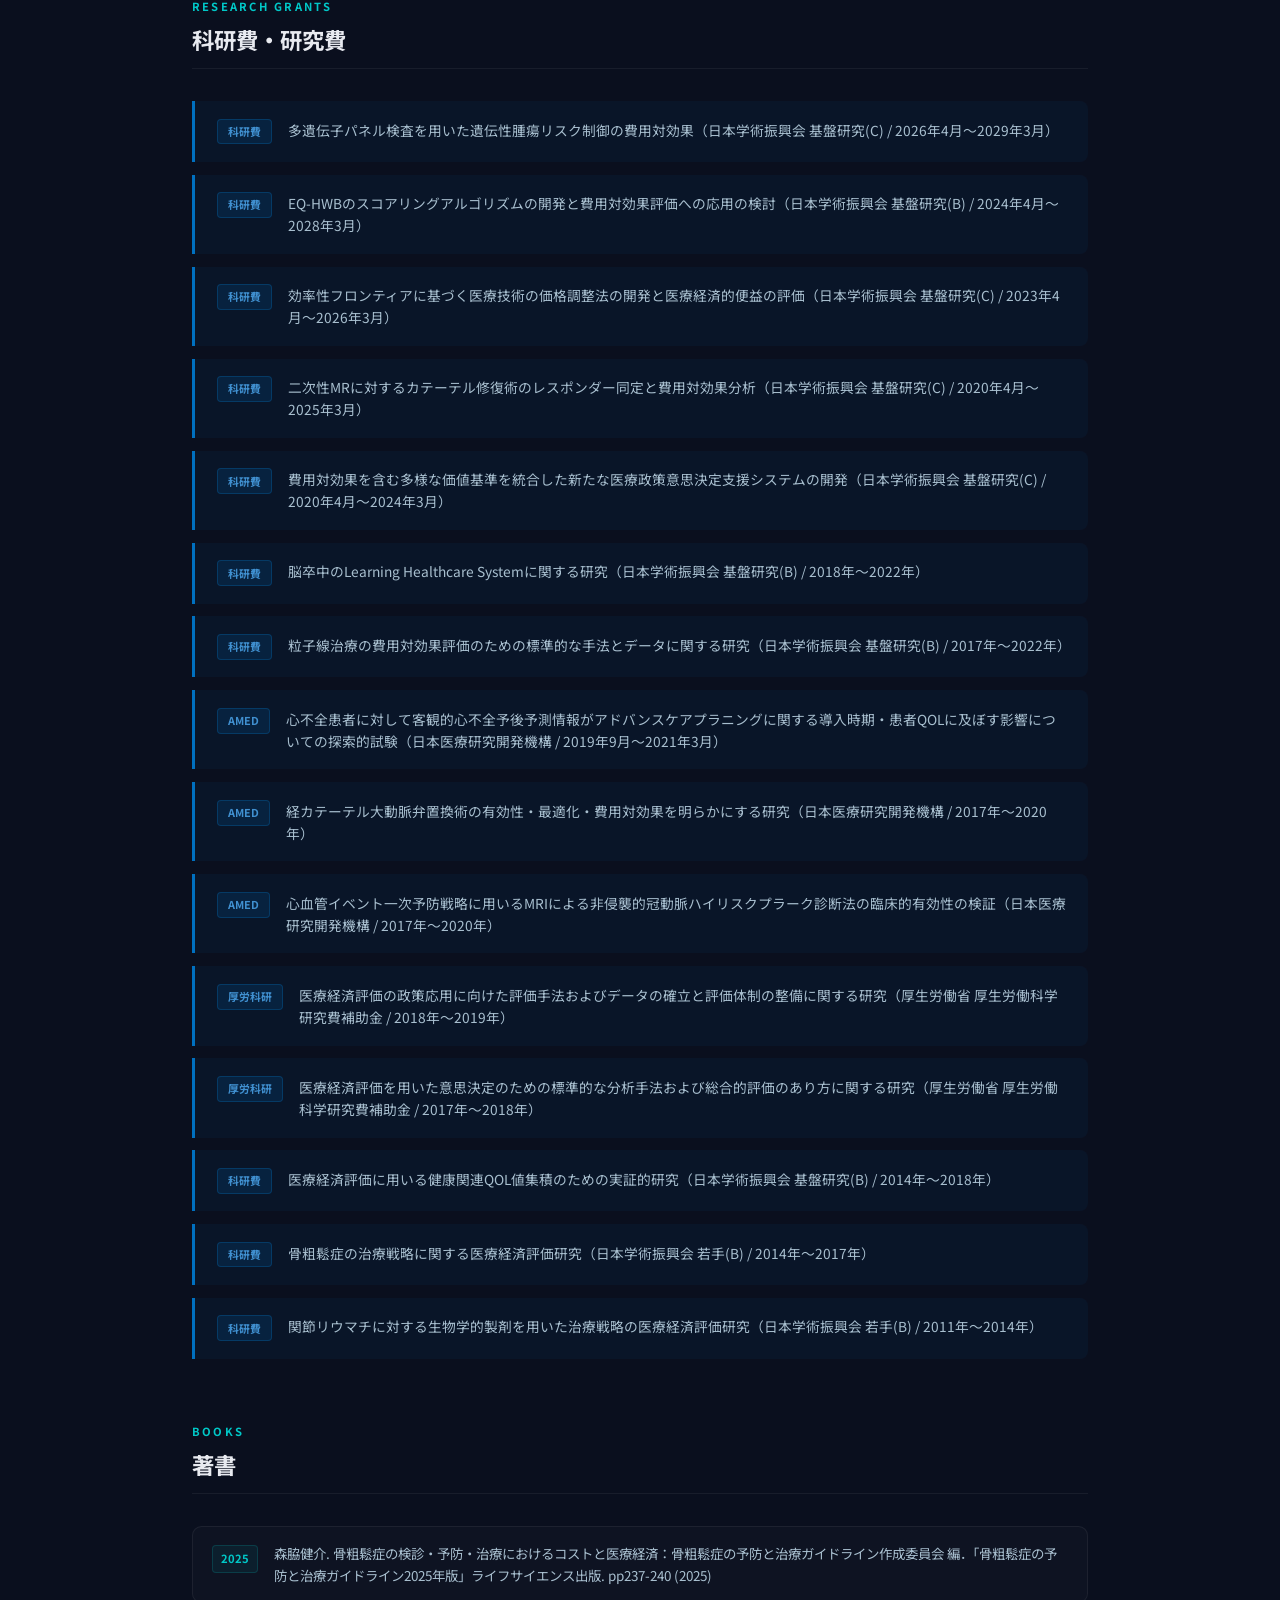
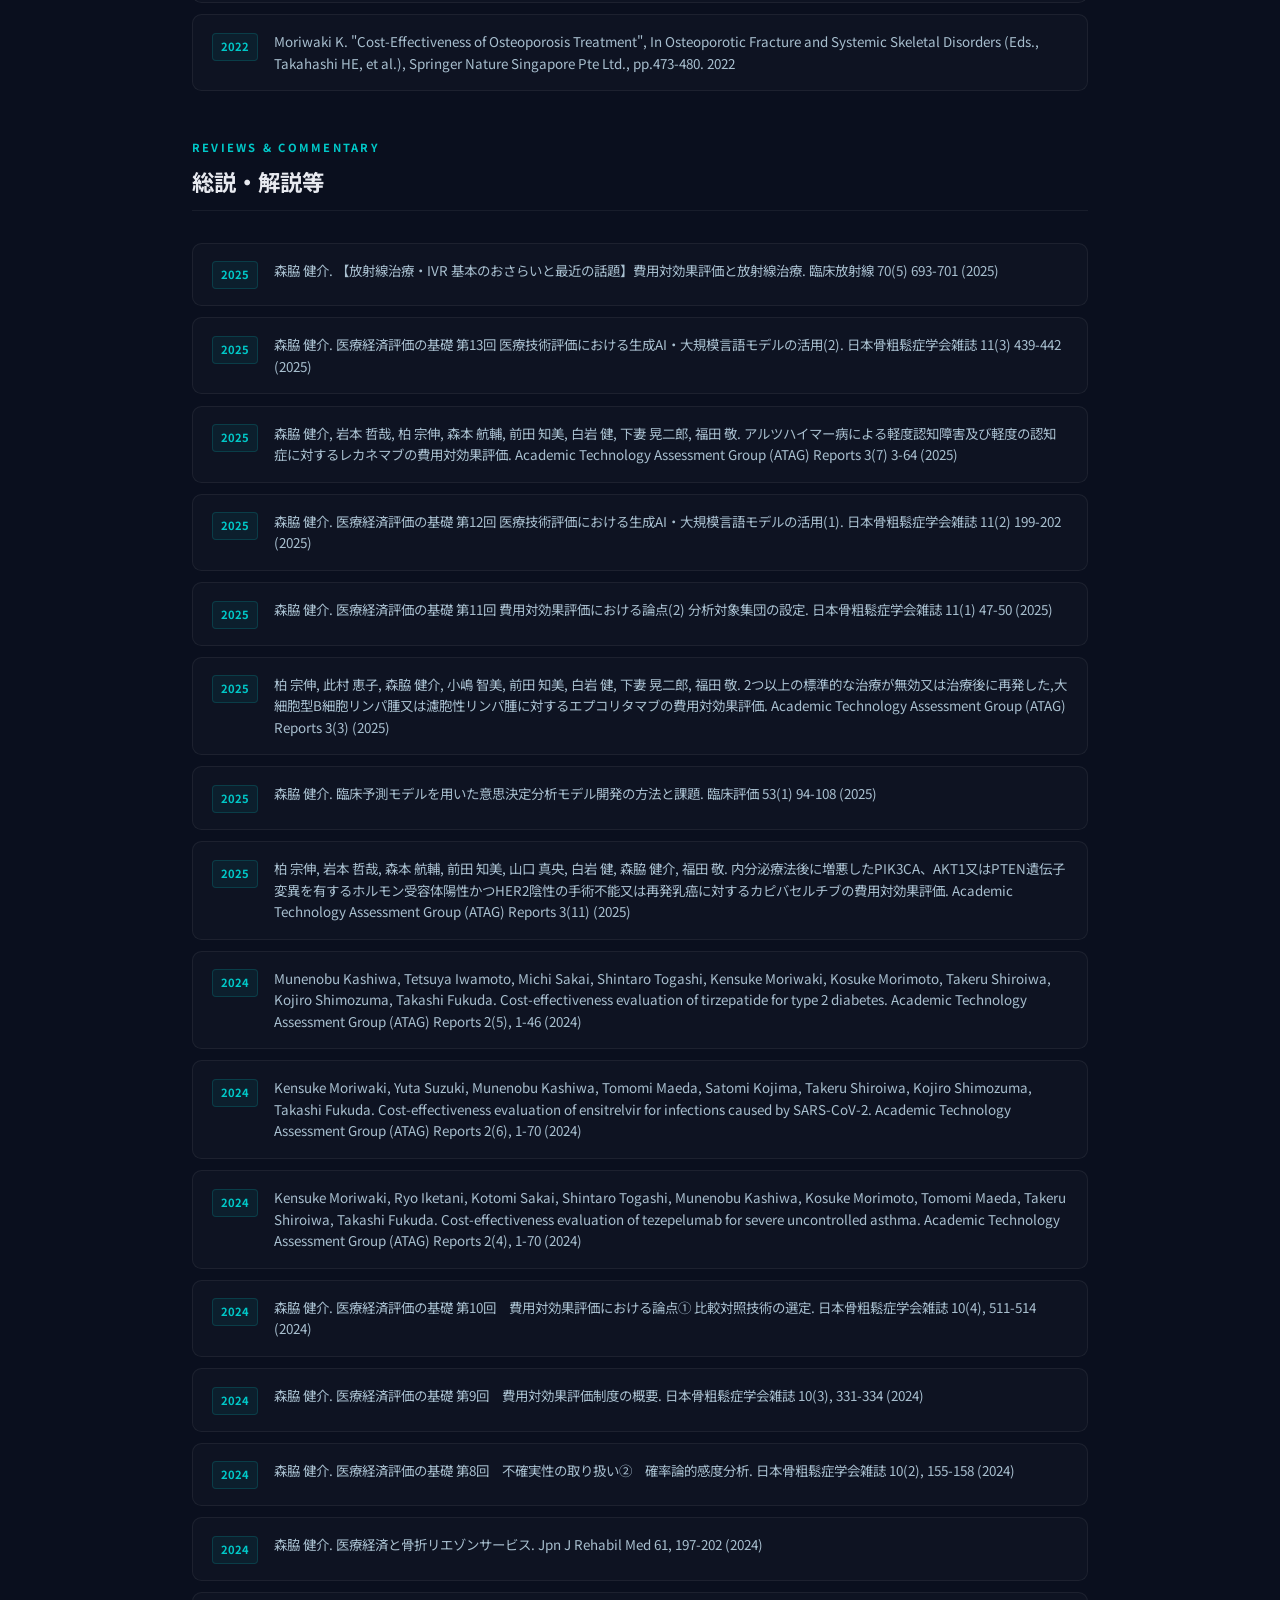
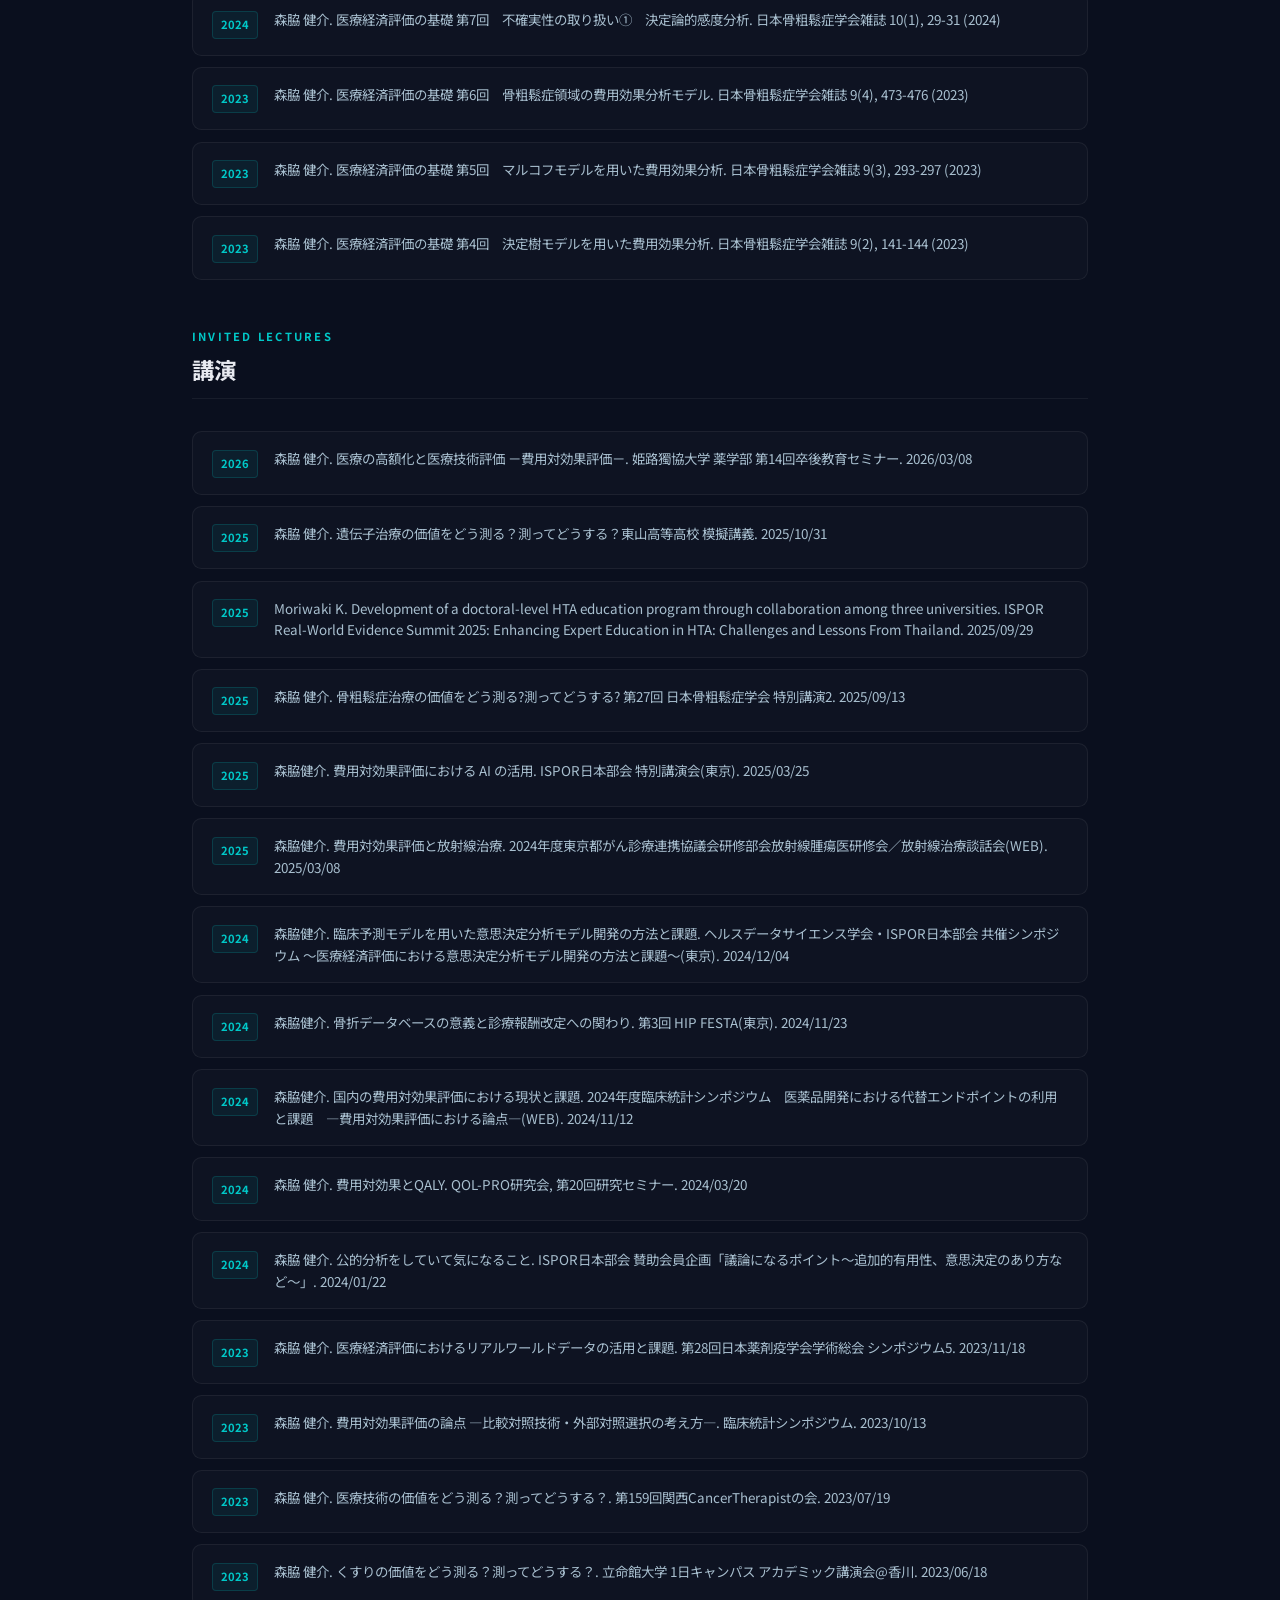
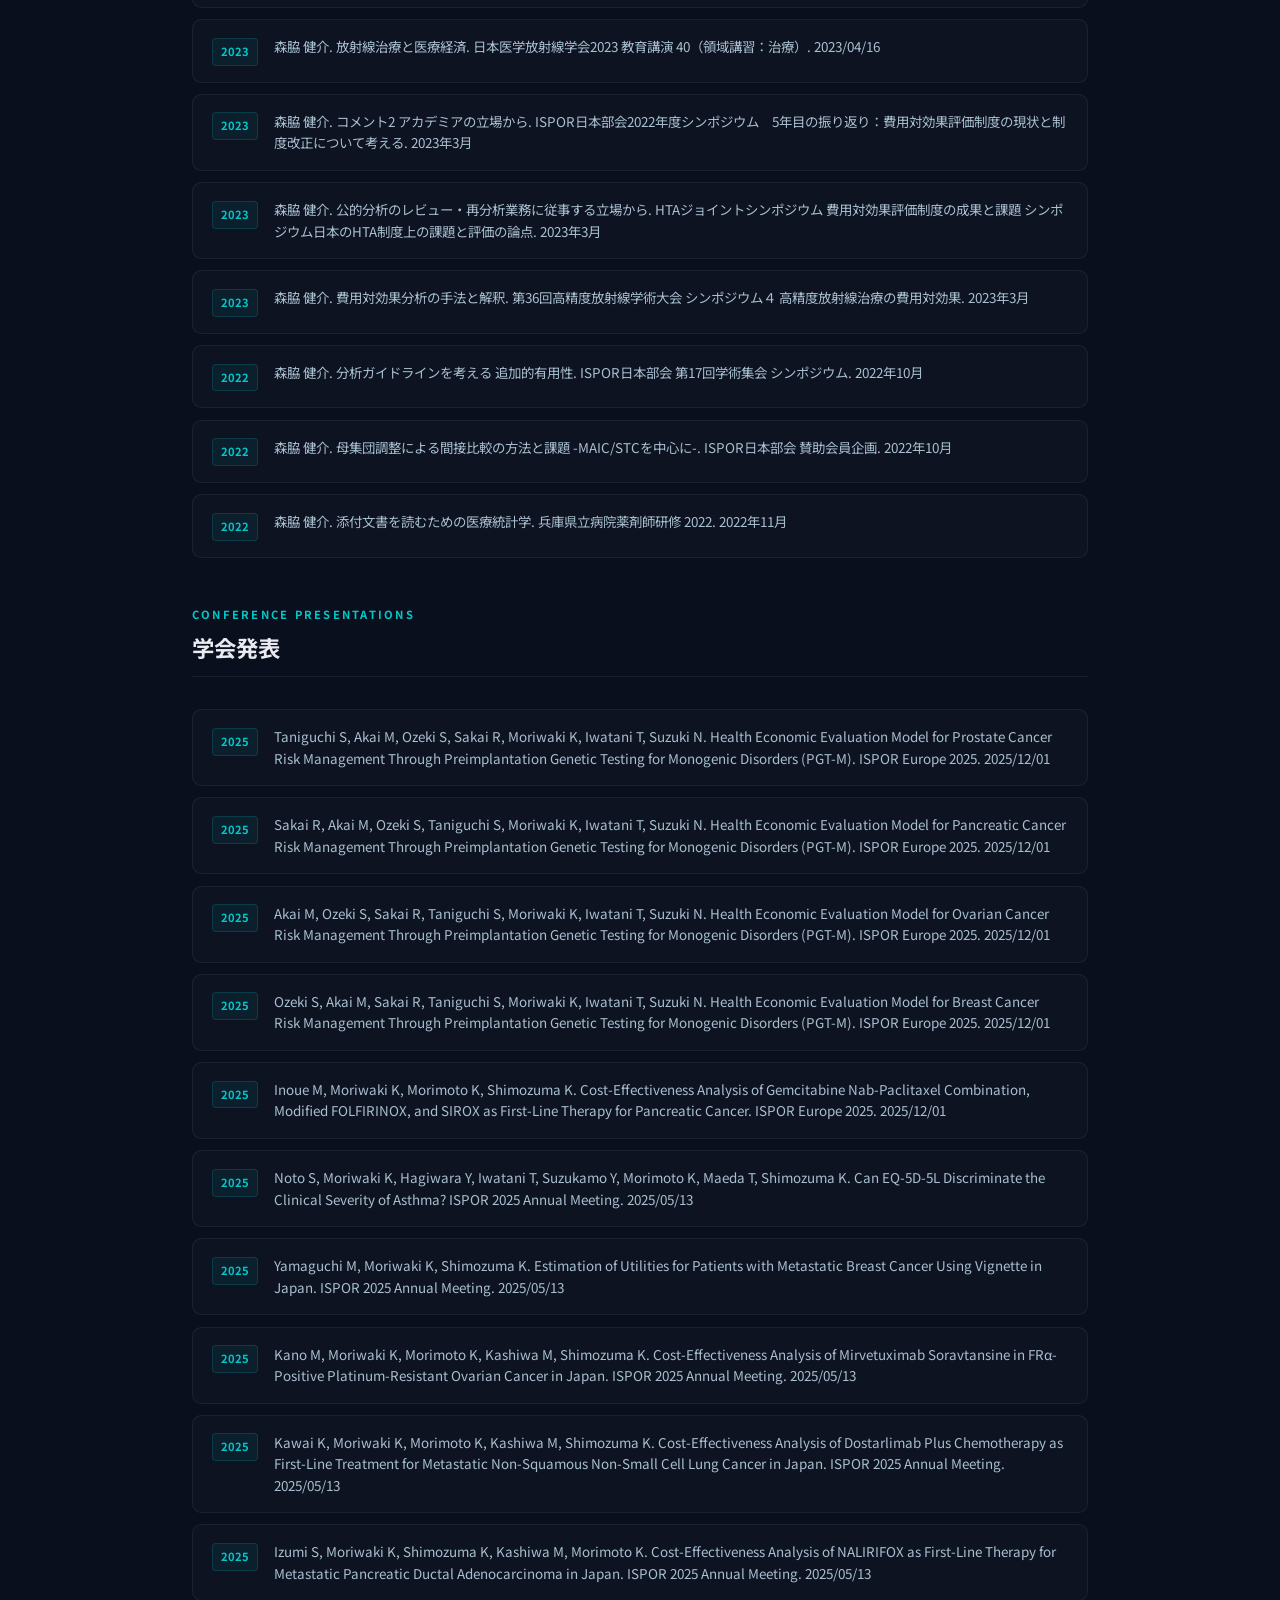
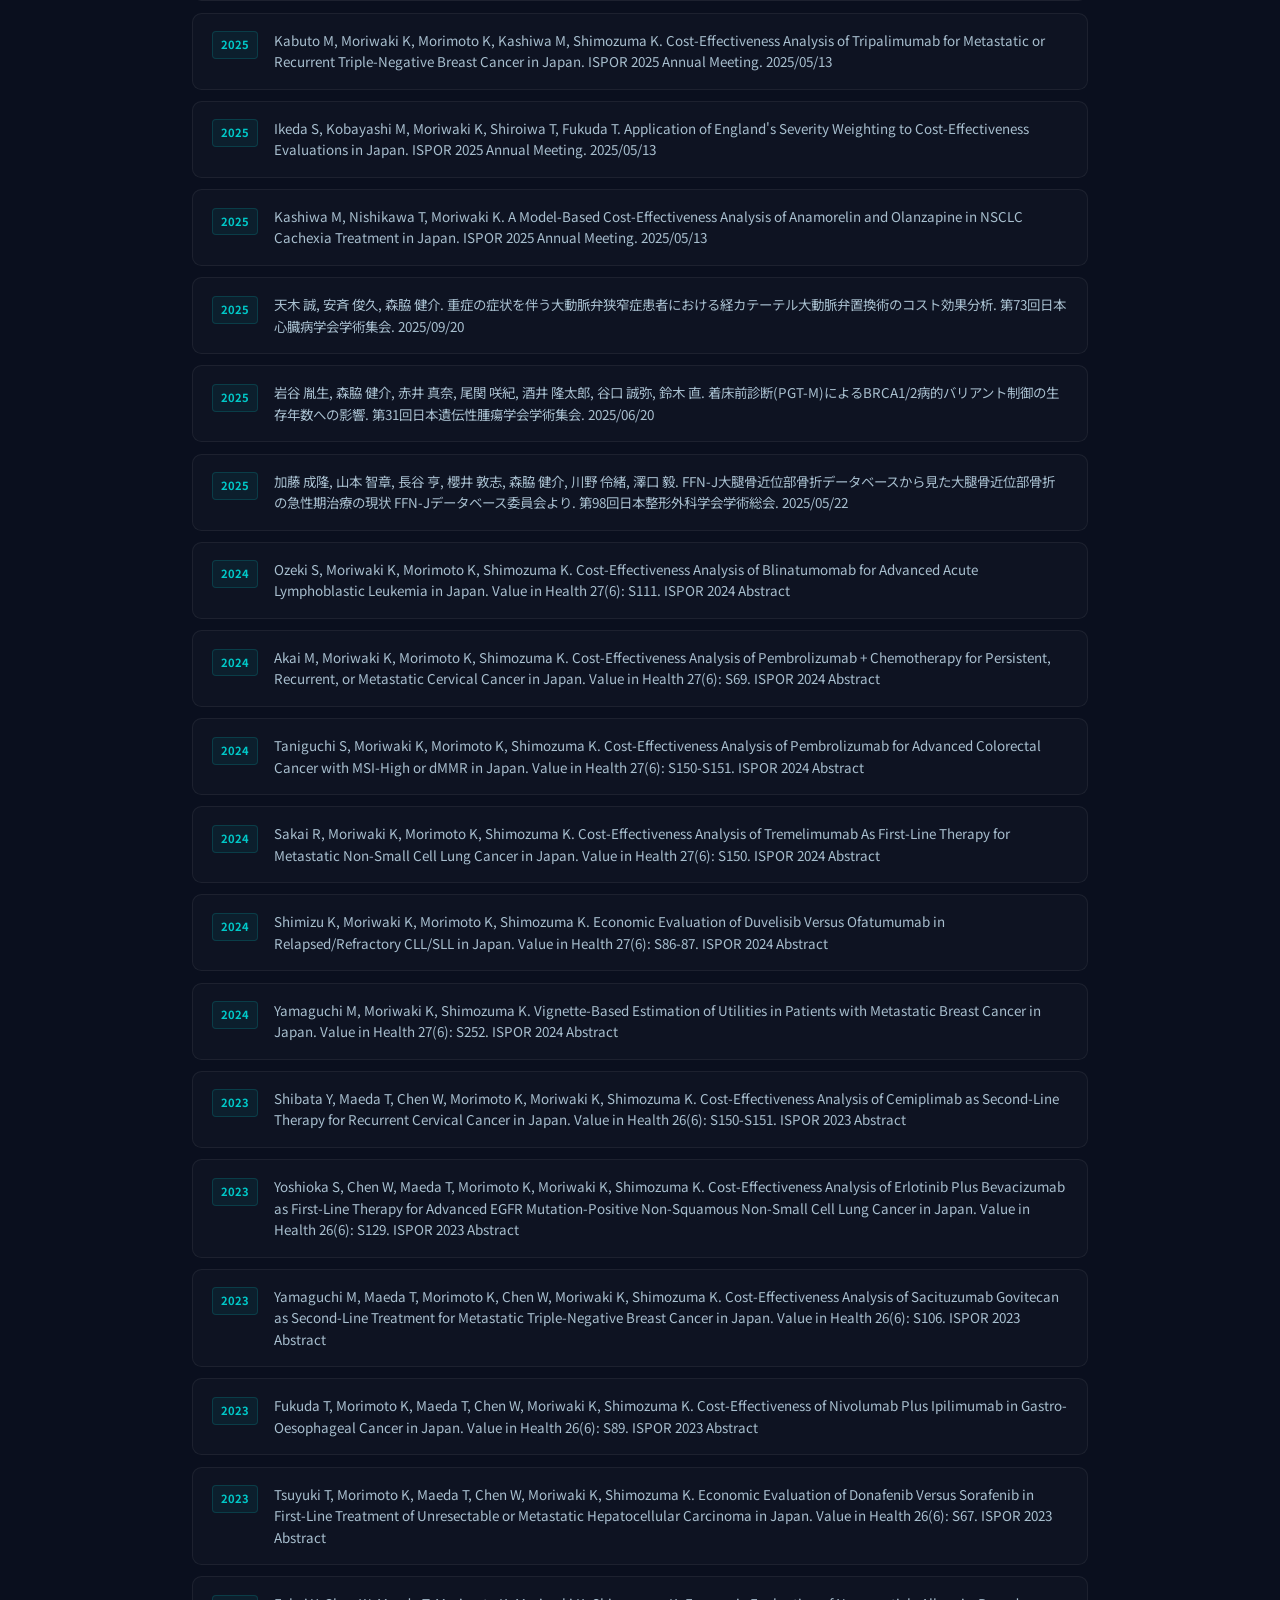
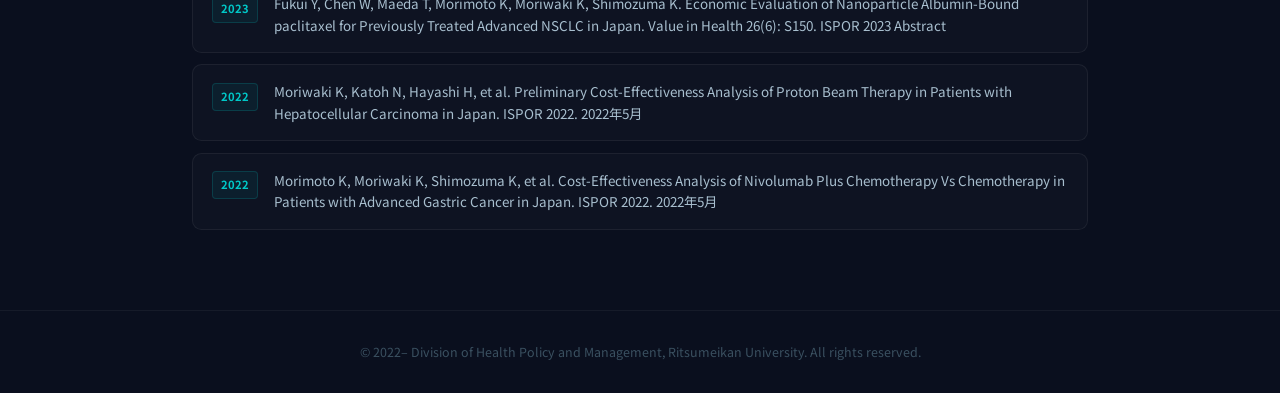
==== commit c9dadde6: "Add misc publications to index top-5 and page nav to publications.html - index.html: add CSS, HTML, " ====
--- a/publications.html
+++ b/publications.html
@@ -133,6 +133,17 @@
     <a href="https://researchmap.jp/moriken_stat" target="_blank" rel="noopener" class="researchmap-link">
       ↗ researchmap で最新情報を確認
     </a>
+  </div>
+</div>
+
+<div style="background:rgba(255,255,255,0.02);border-bottom:1px solid rgba(255,255,255,0.05);padding:0.9rem 2rem;">
+  <div style="max-width:960px;margin:0 auto;display:flex;flex-wrap:wrap;gap:0.6rem 1.4rem;font-size:0.78rem;">
+    <a href="#pub-list-full" style="color:#7aa8c0;text-decoration:none;transition:color 0.2s;" onmouseover="this.style.color='#00c8c8'" onmouseout="this.style.color='#7aa8c0'">▸ 原著論文</a>
+    <a href="#grants" style="color:#7aa8c0;text-decoration:none;transition:color 0.2s;" onmouseover="this.style.color='#00c8c8'" onmouseout="this.style.color='#7aa8c0'">▸ 科研費・研究費</a>
+    <a href="#books" style="color:#7aa8c0;text-decoration:none;transition:color 0.2s;" onmouseover="this.style.color='#00c8c8'" onmouseout="this.style.color='#7aa8c0'">▸ 著書</a>
+    <a href="#reviews" style="color:#7aa8c0;text-decoration:none;transition:color 0.2s;" onmouseover="this.style.color='#00c8c8'" onmouseout="this.style.color='#7aa8c0'">▸ 総説・解説等</a>
+    <a href="#lectures" style="color:#7aa8c0;text-decoration:none;transition:color 0.2s;" onmouseover="this.style.color='#00c8c8'" onmouseout="this.style.color='#7aa8c0'">▸ 講演</a>
+    <a href="#presentations" style="color:#7aa8c0;text-decoration:none;transition:color 0.2s;" onmouseover="this.style.color='#00c8c8'" onmouseout="this.style.color='#7aa8c0'">▸ 学会発表</a>
   </div>
 </div>
 
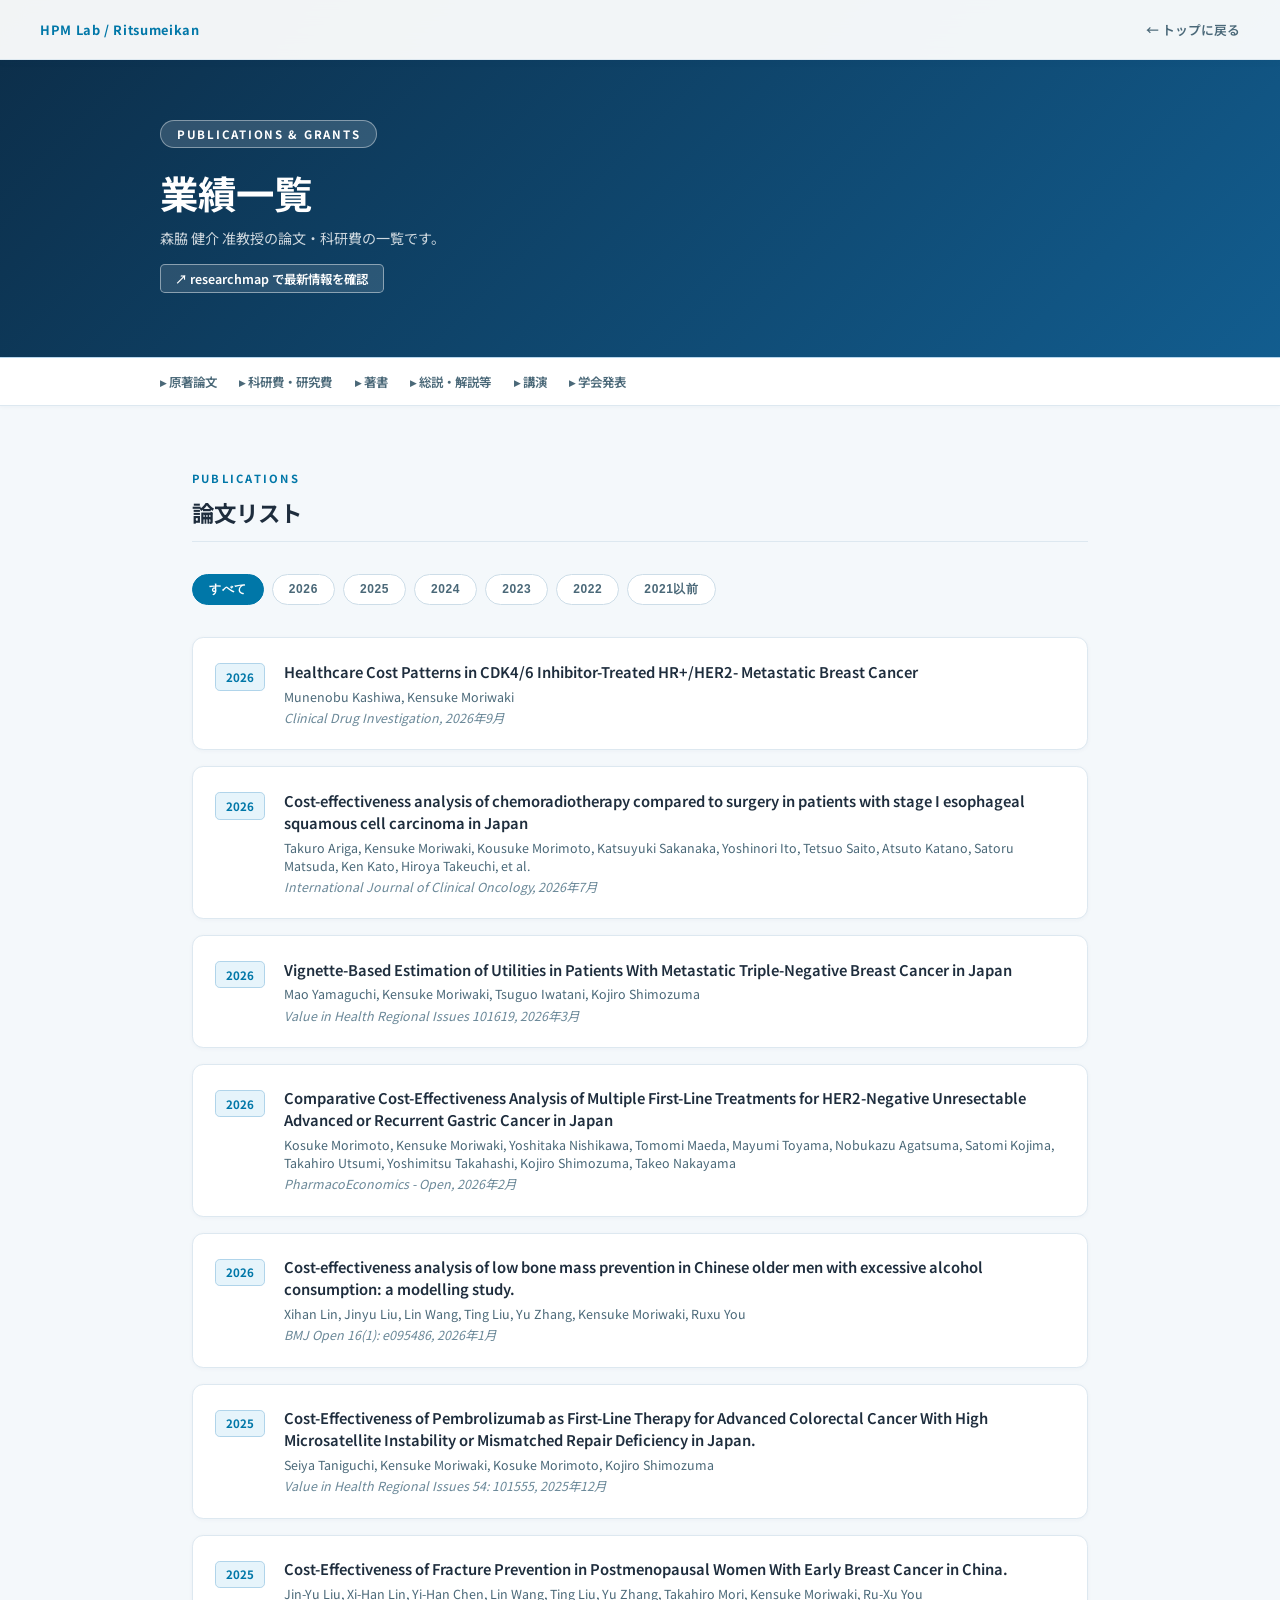
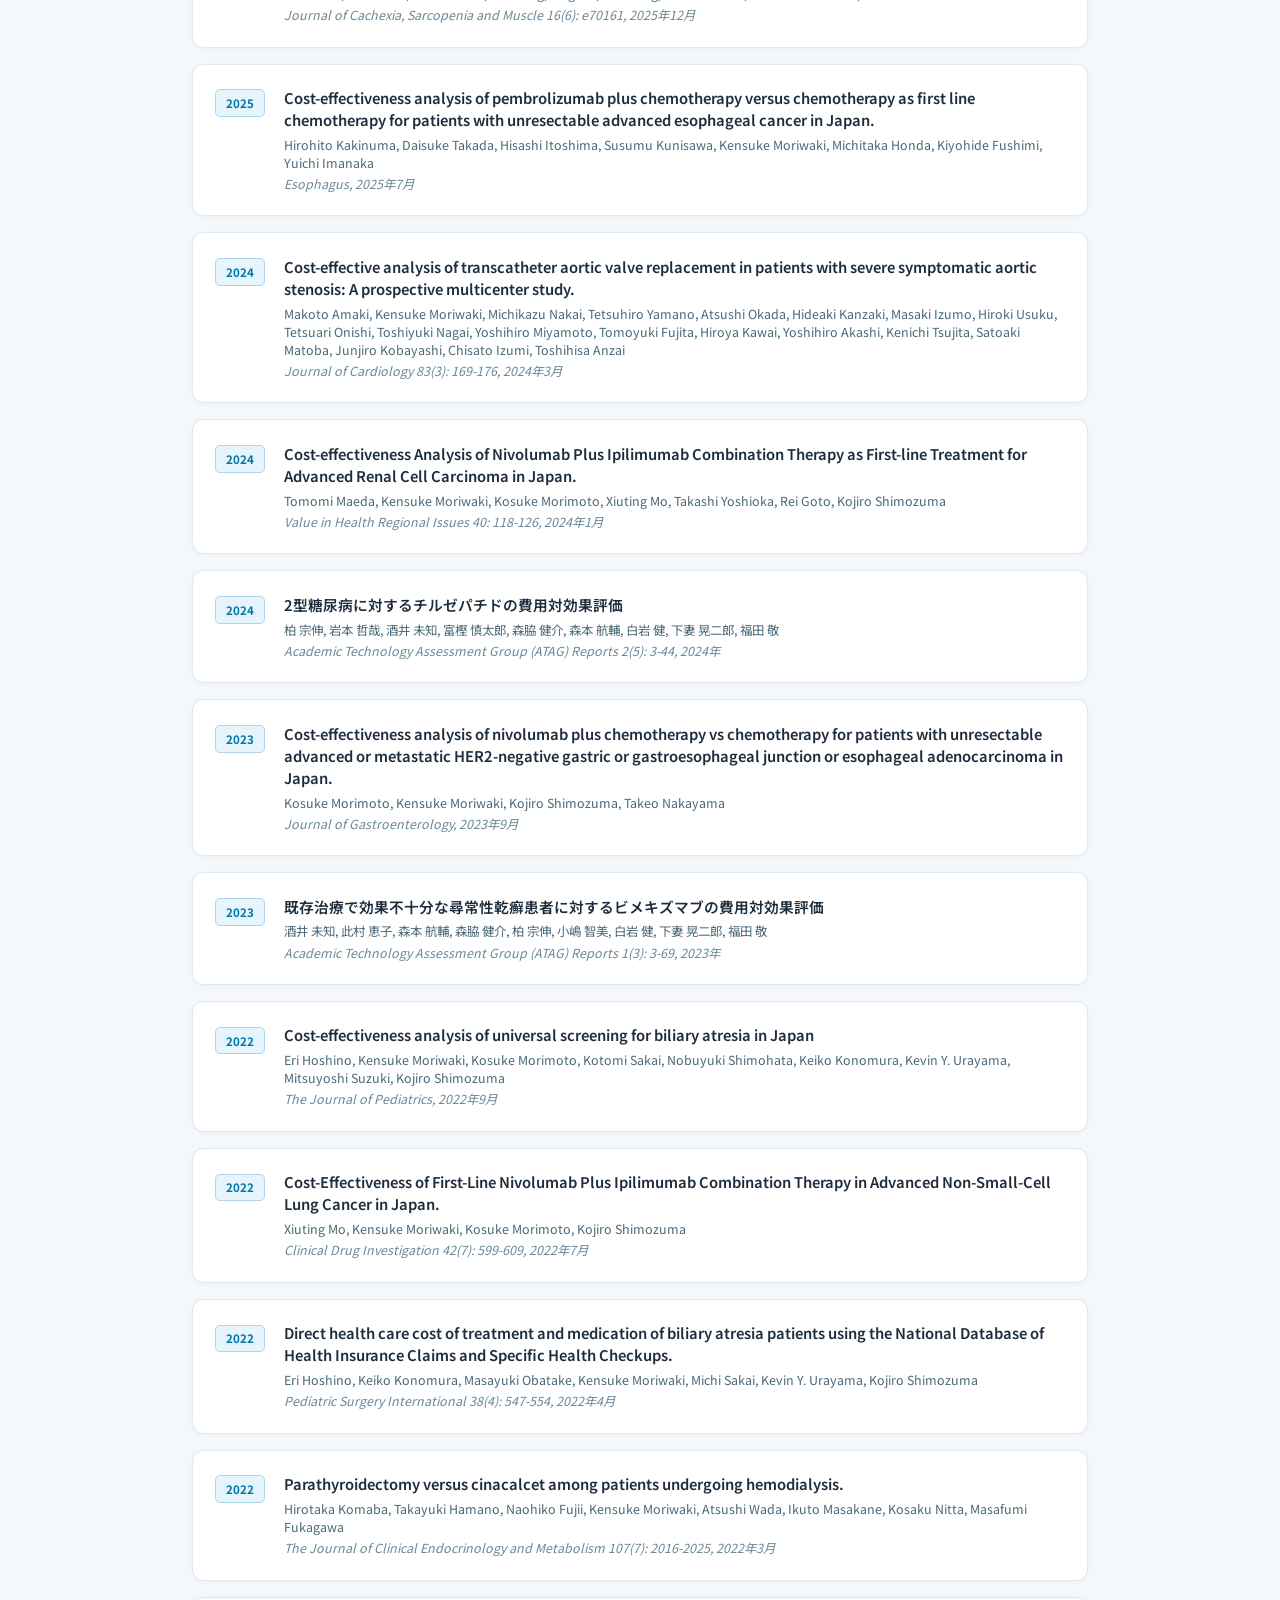
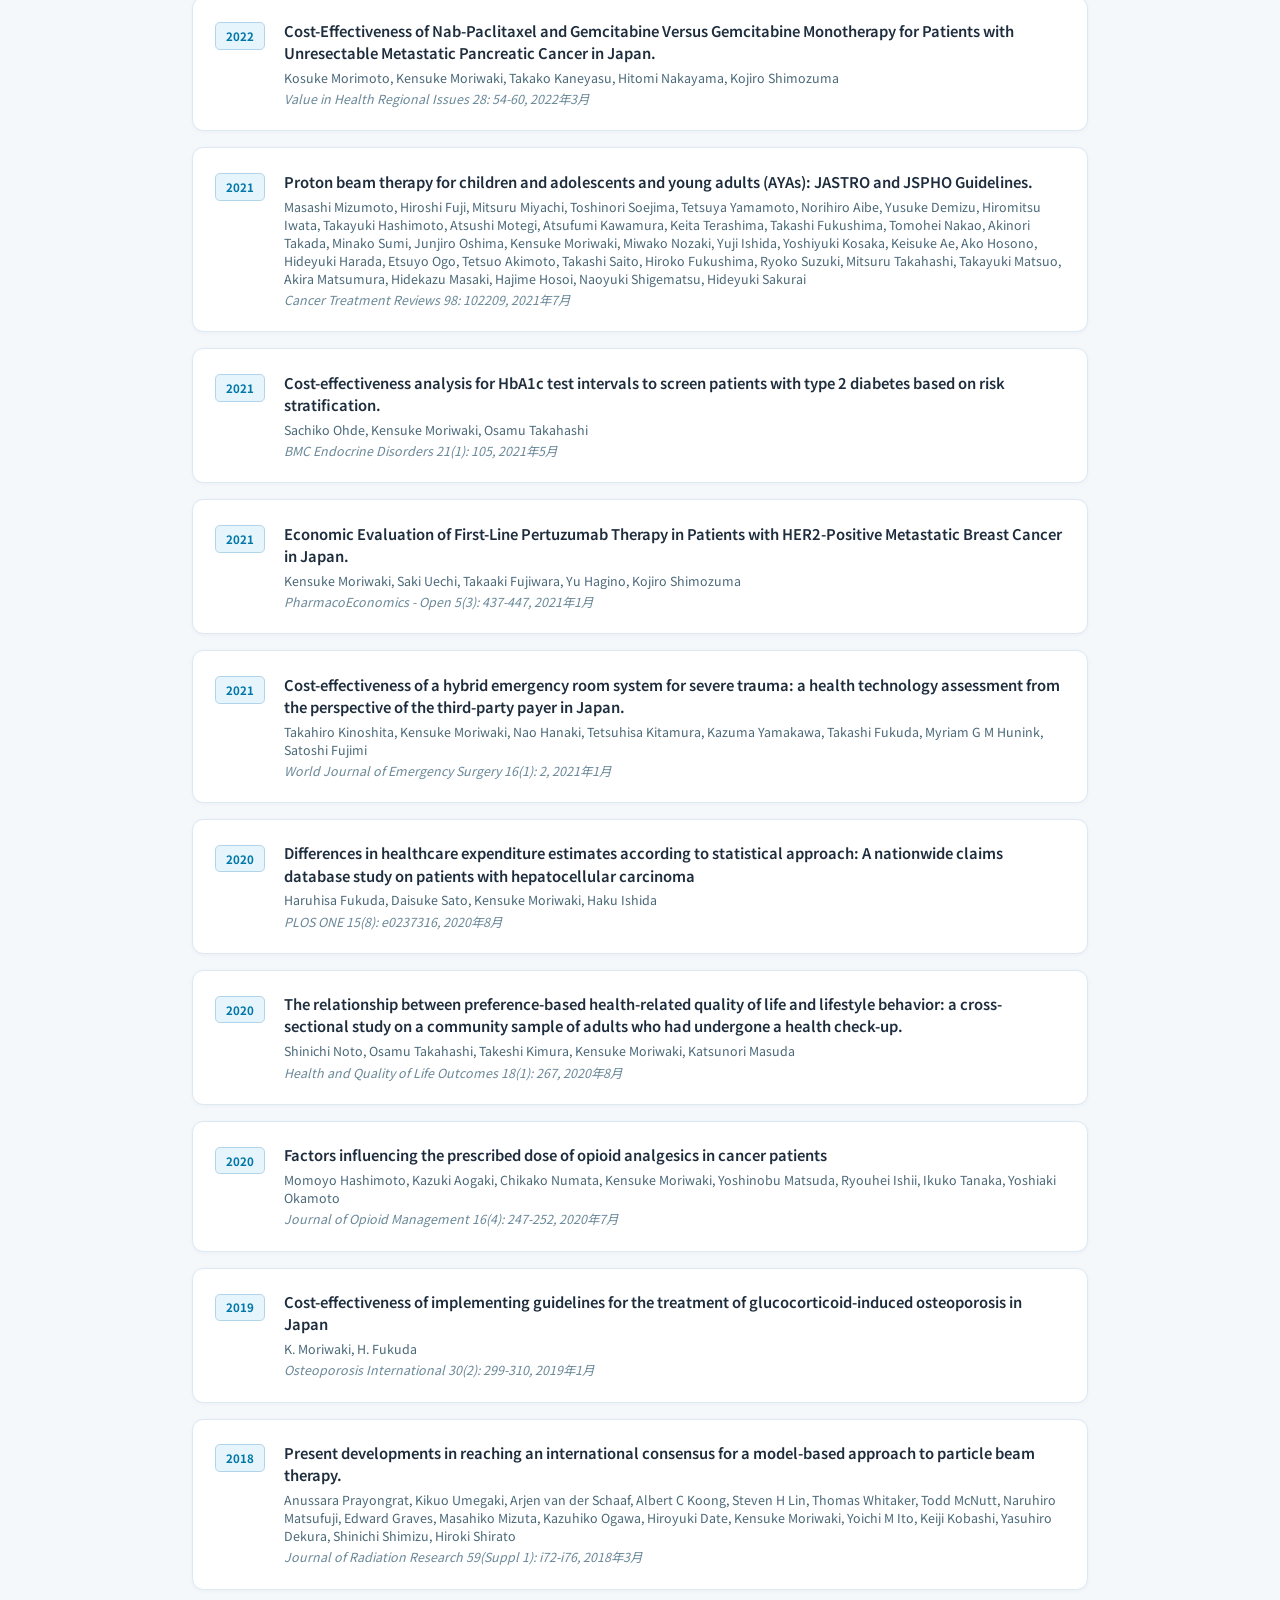
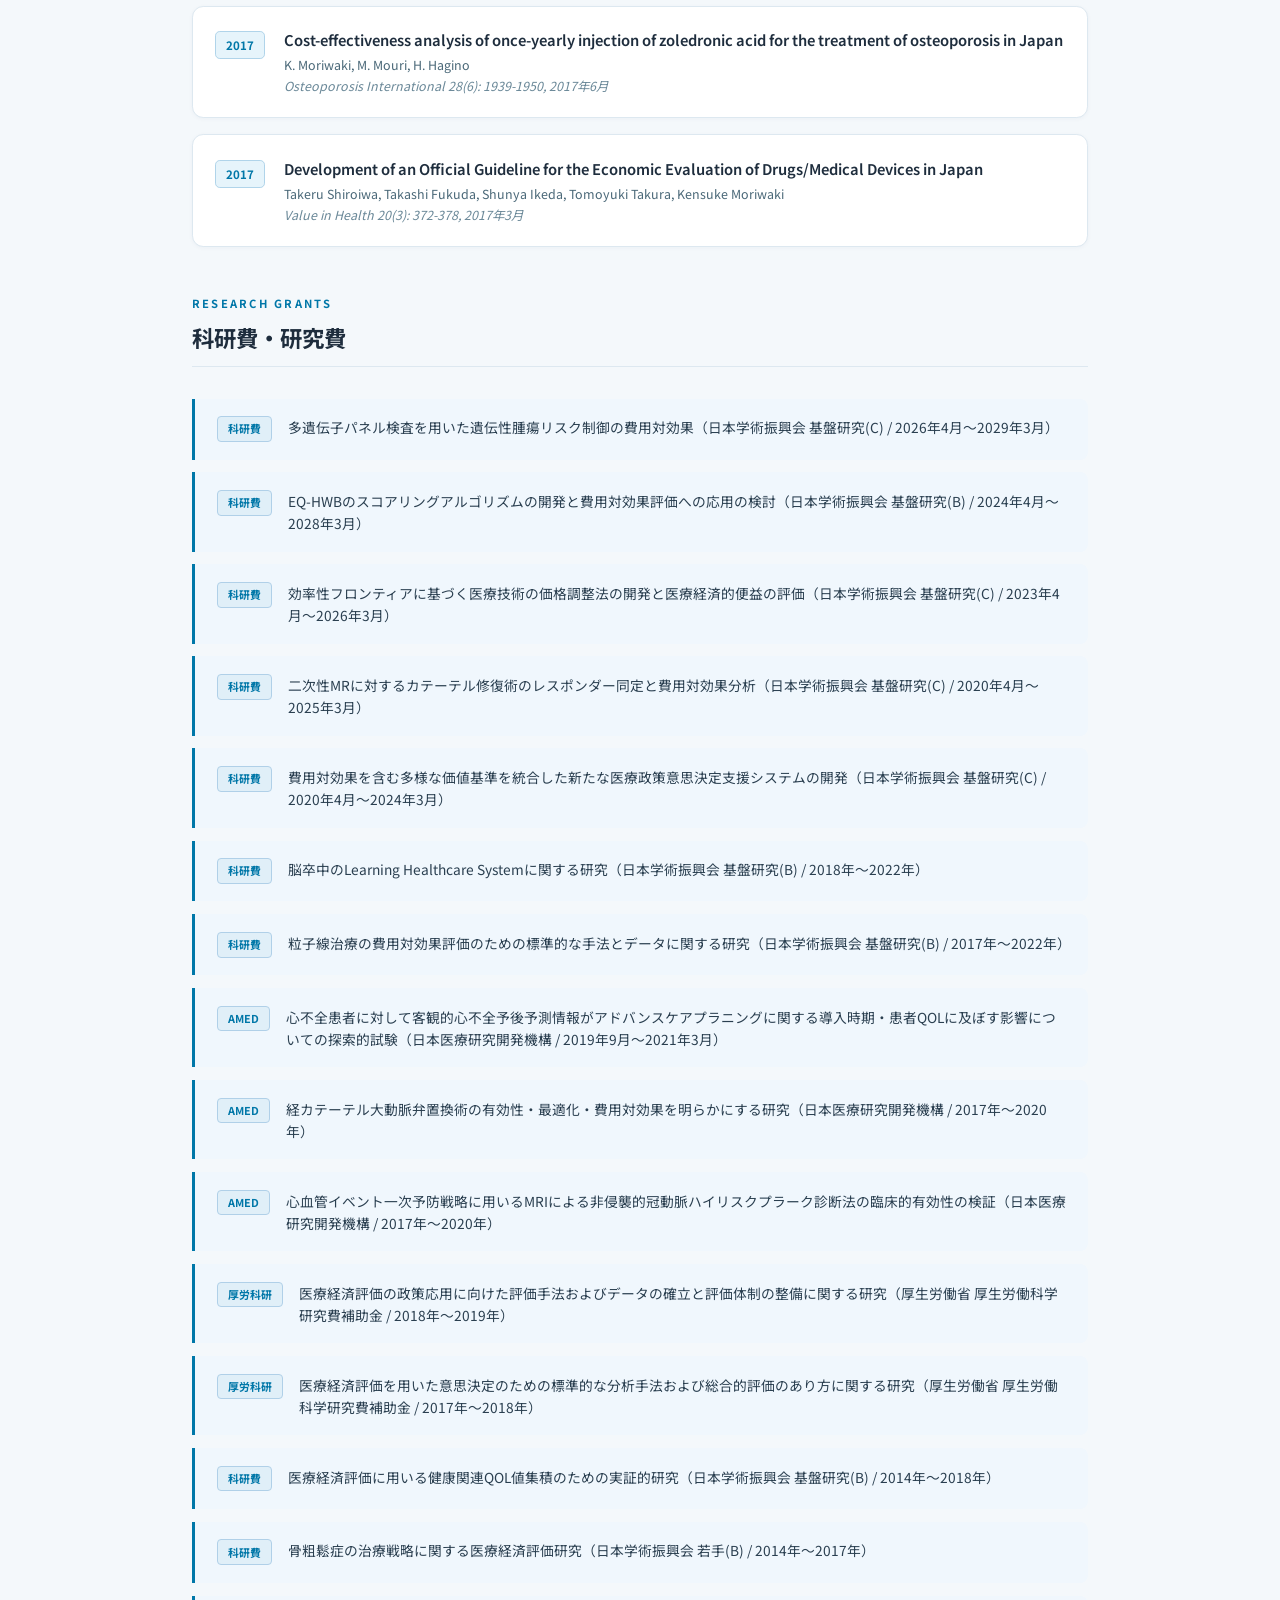
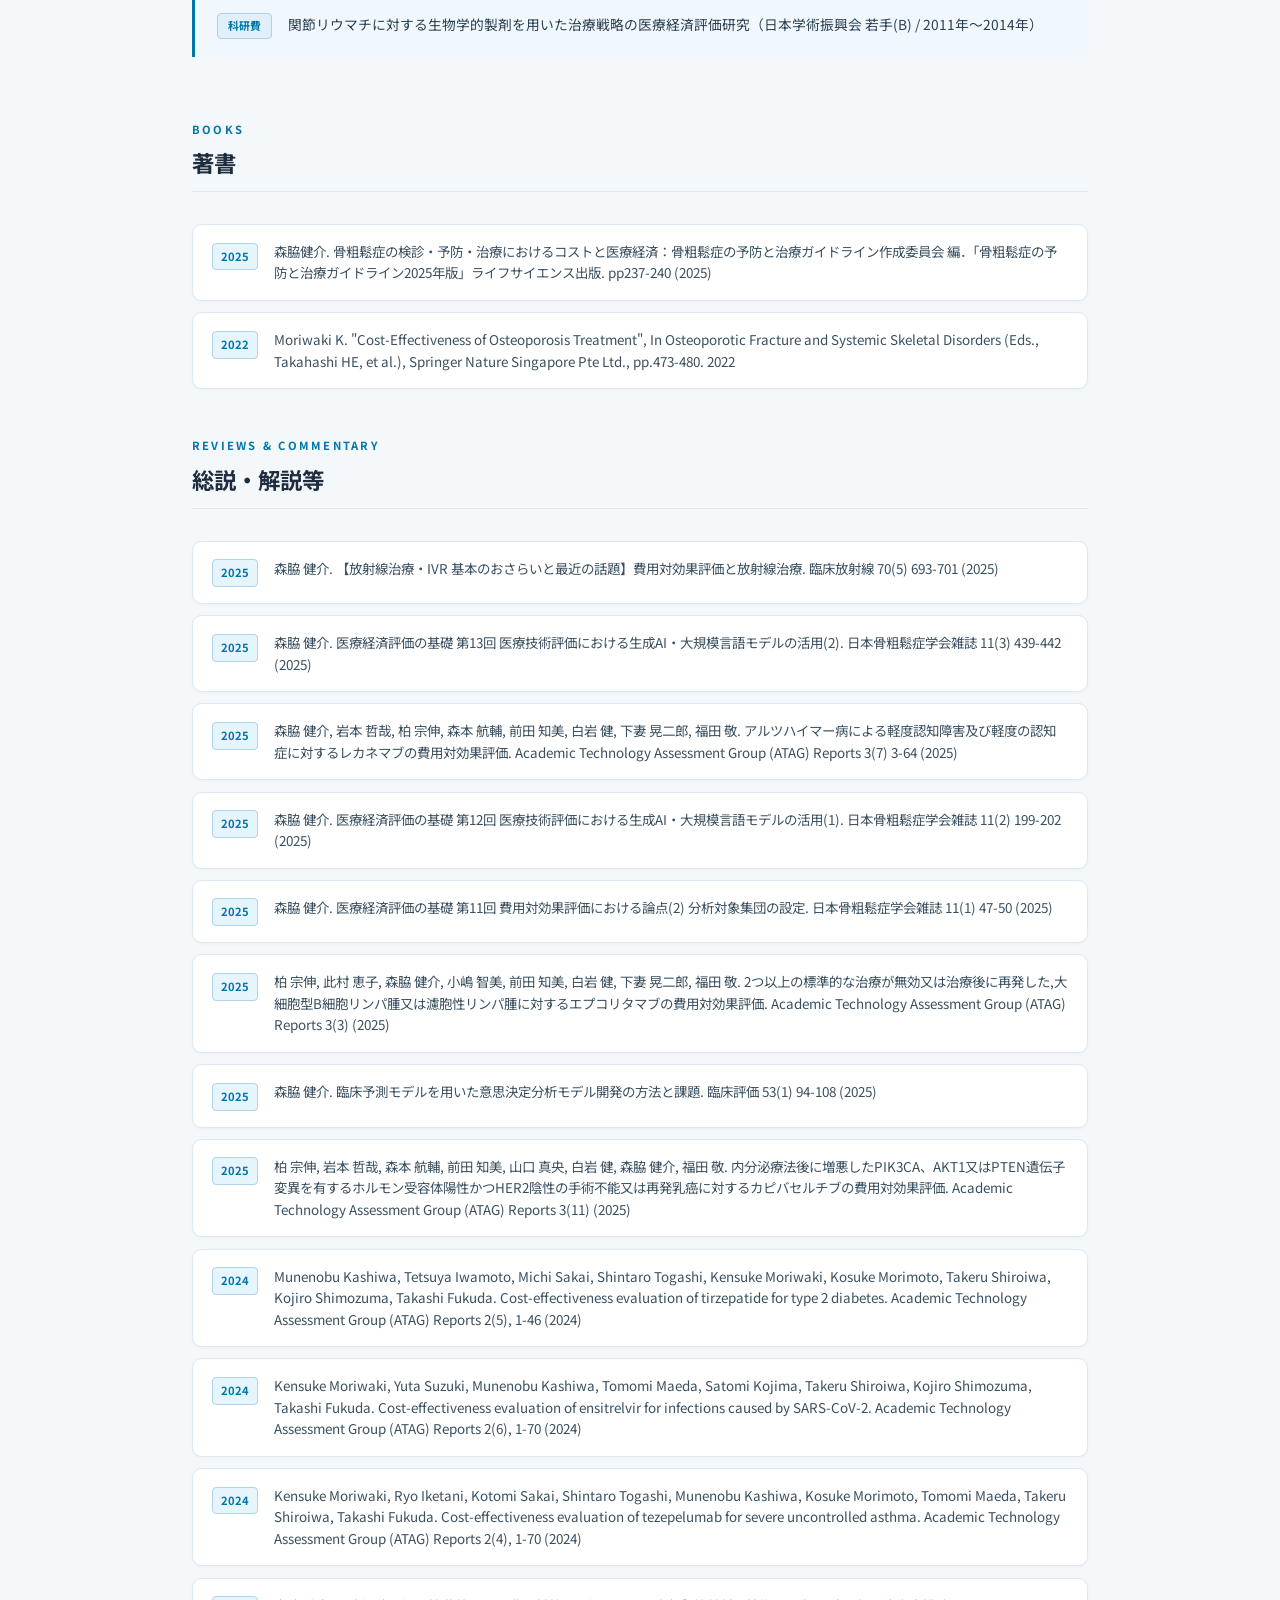
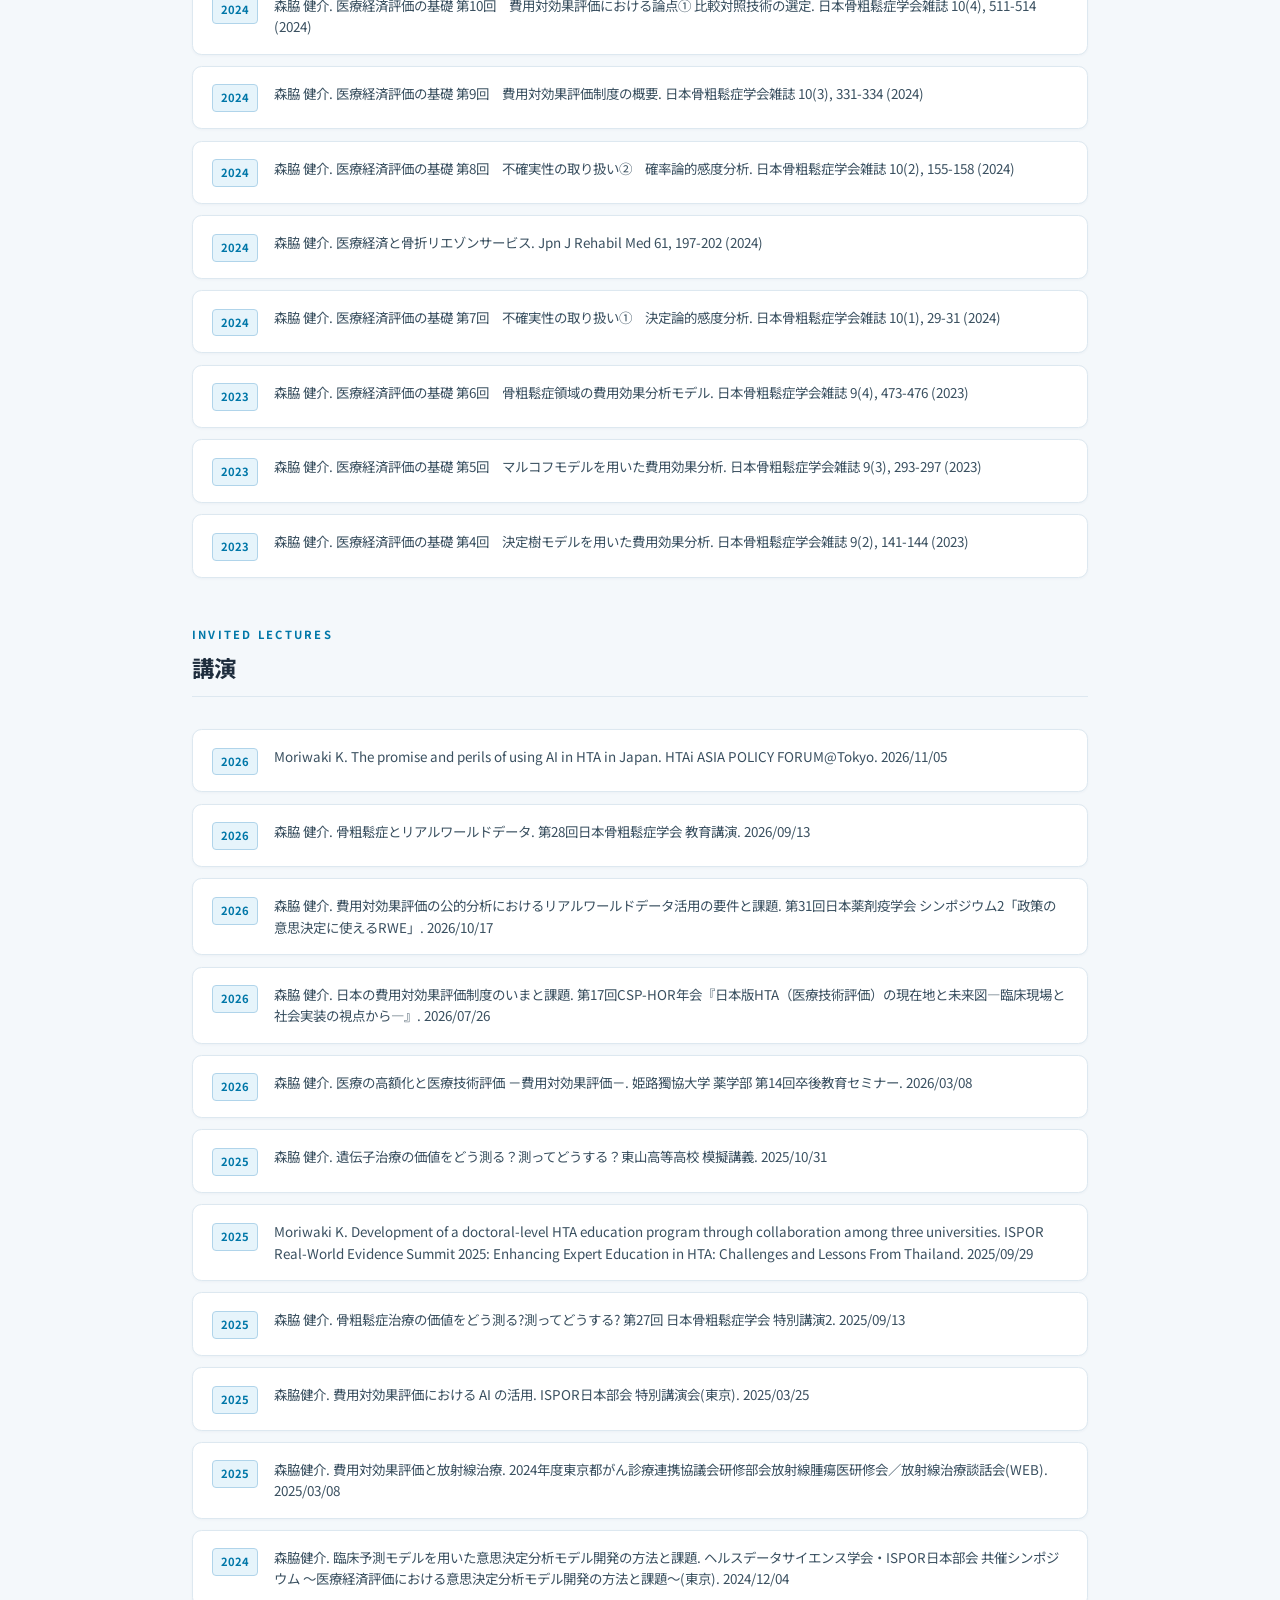
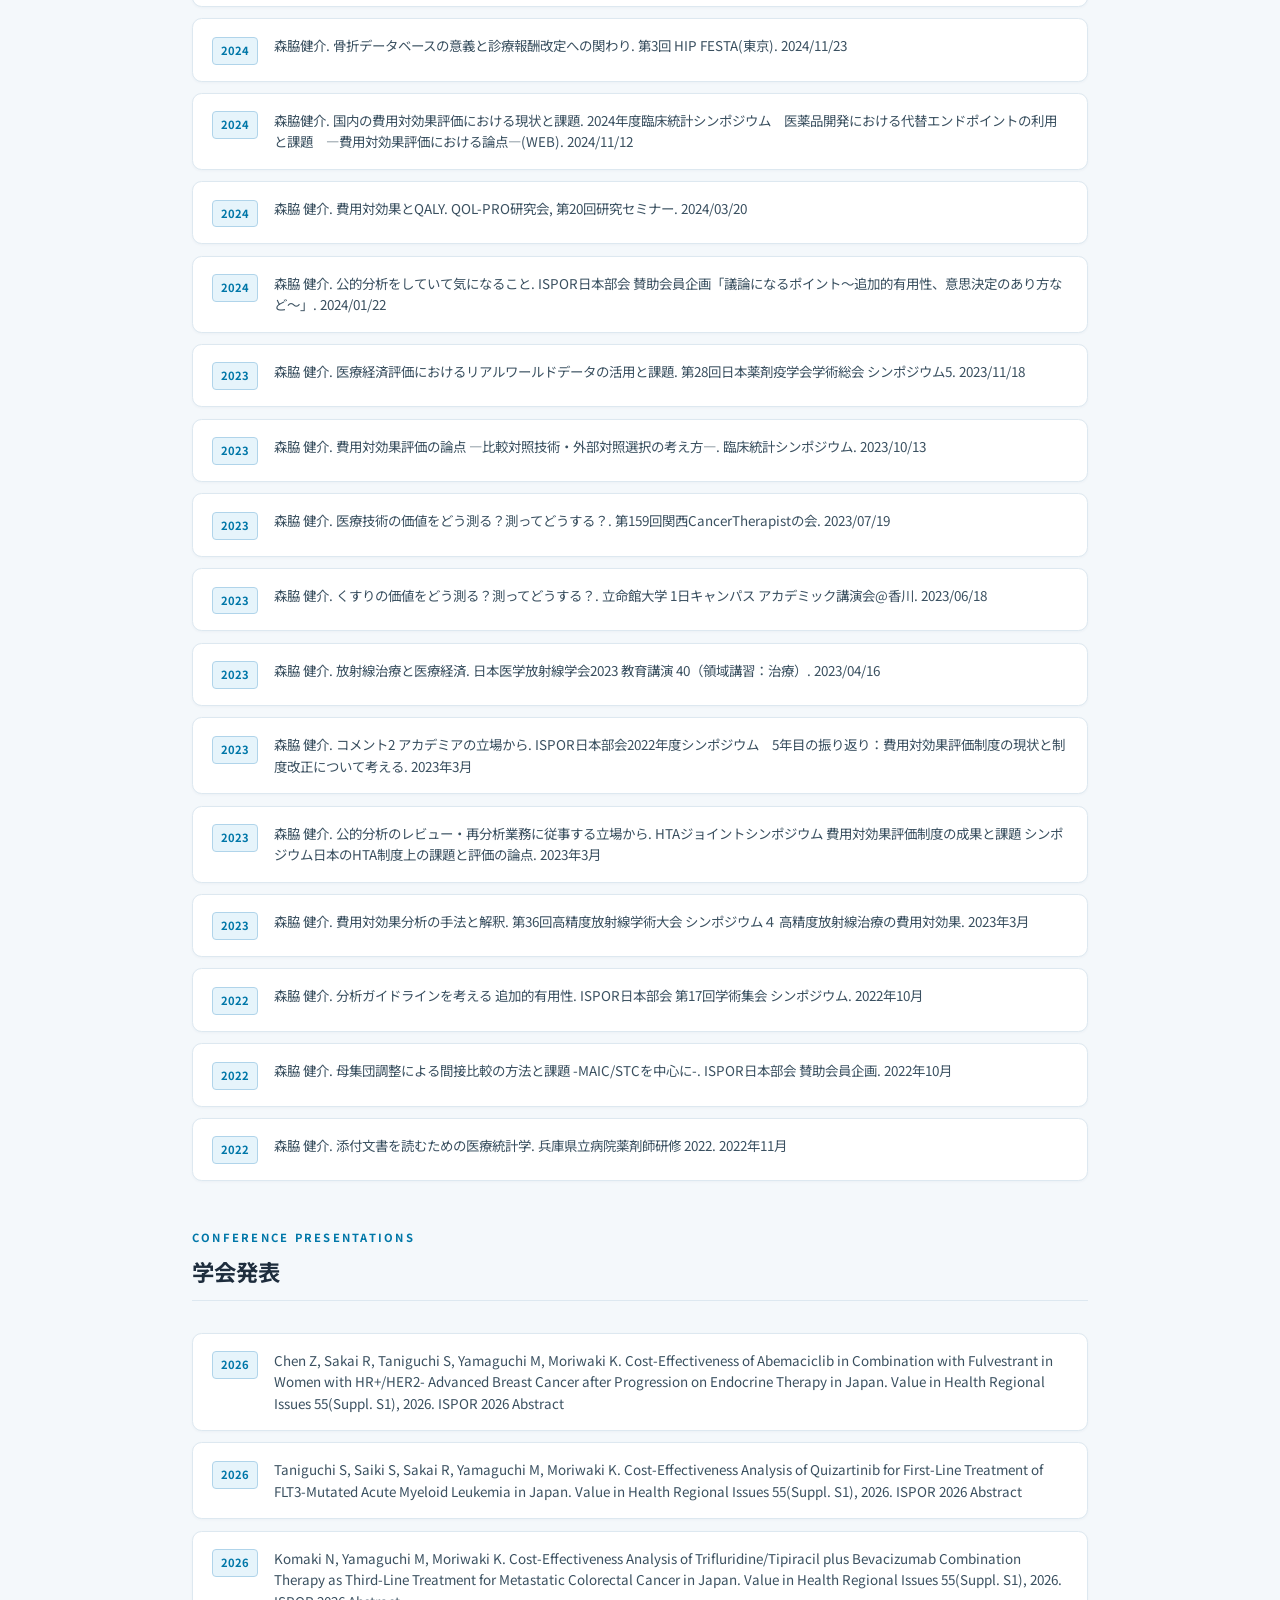
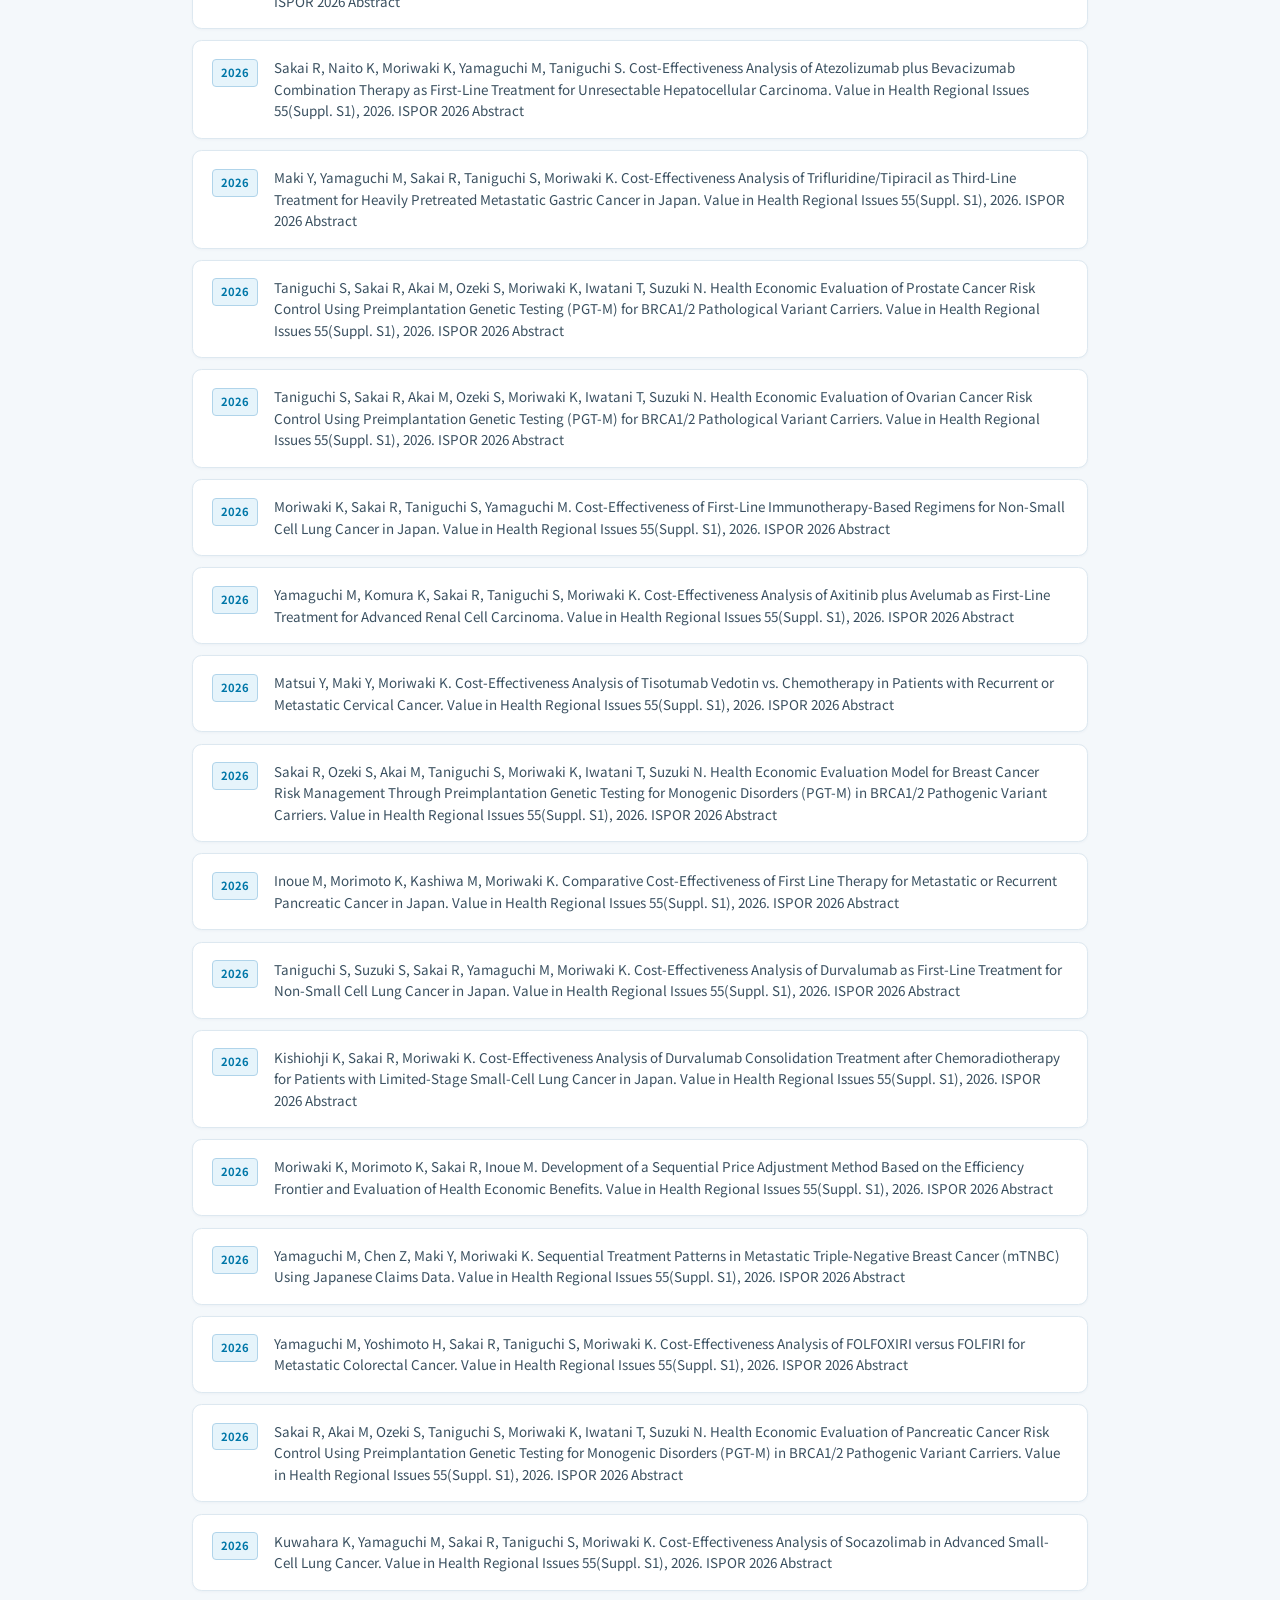
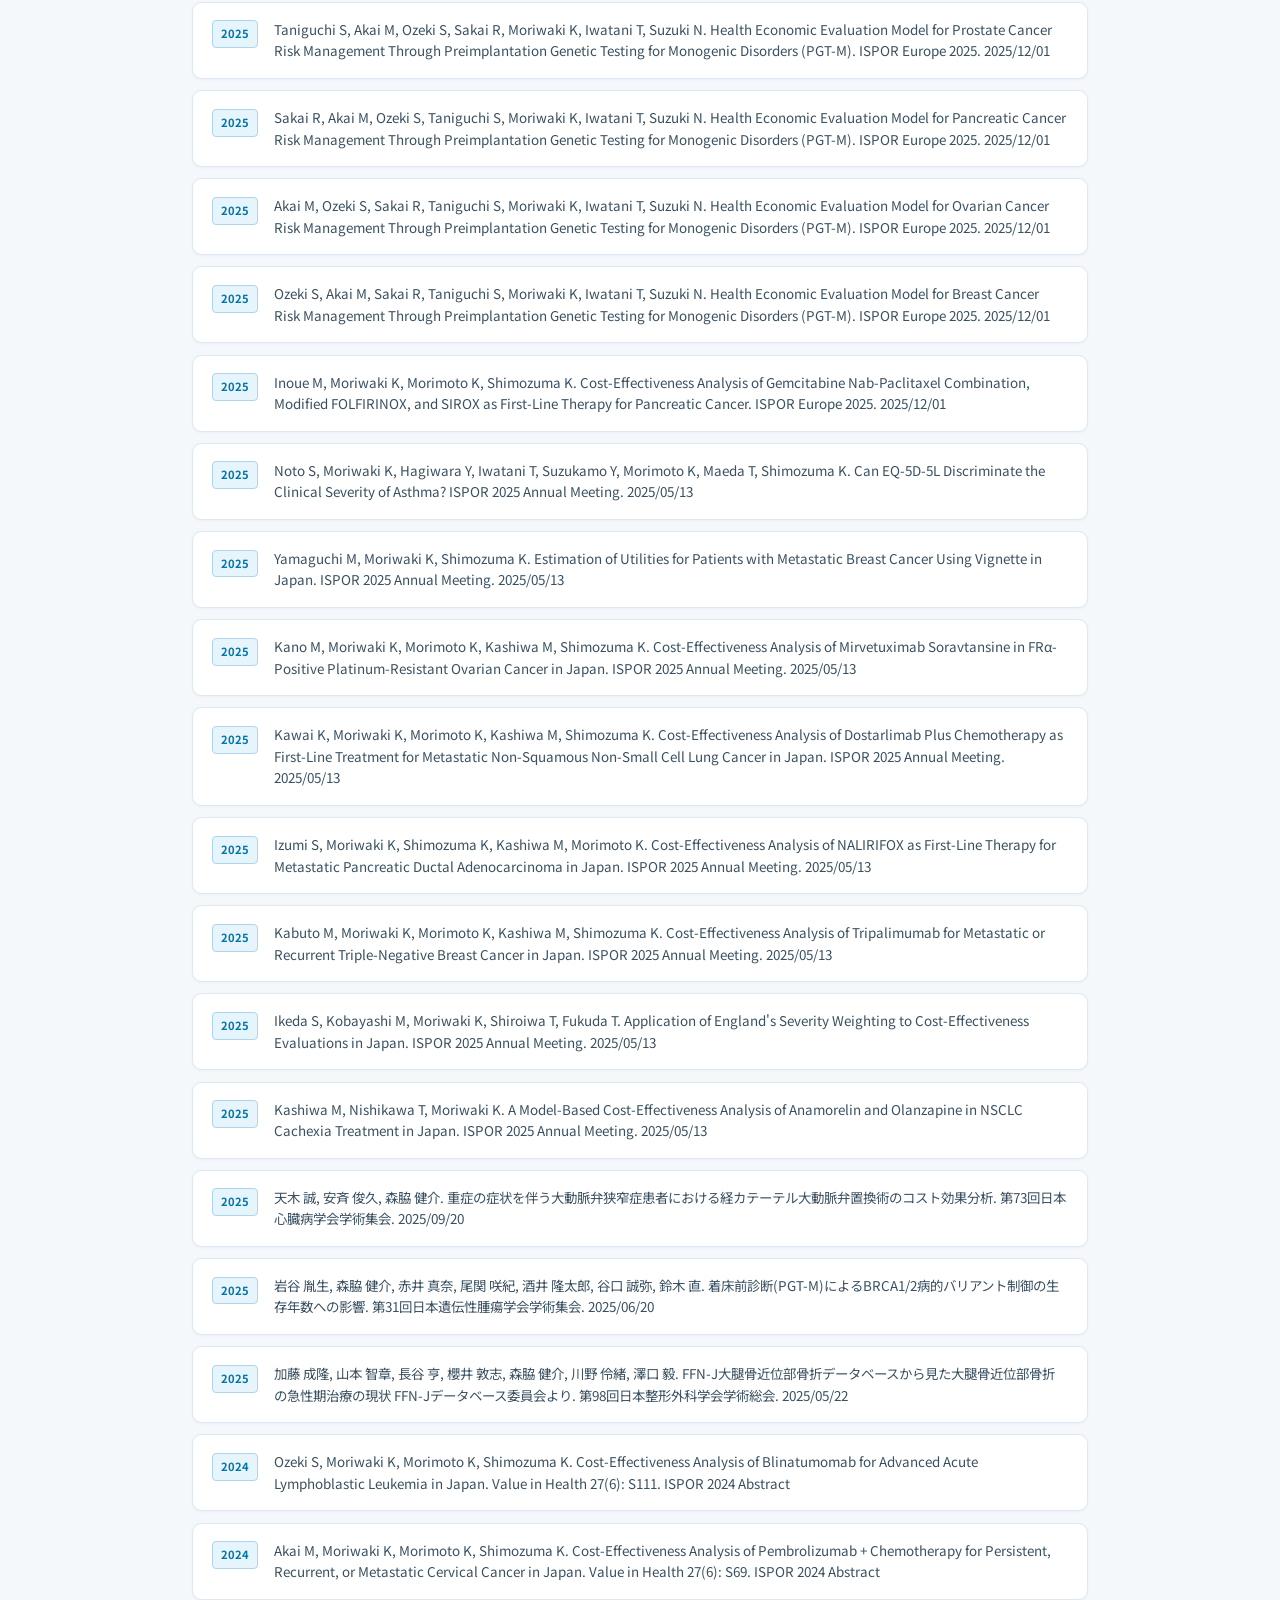
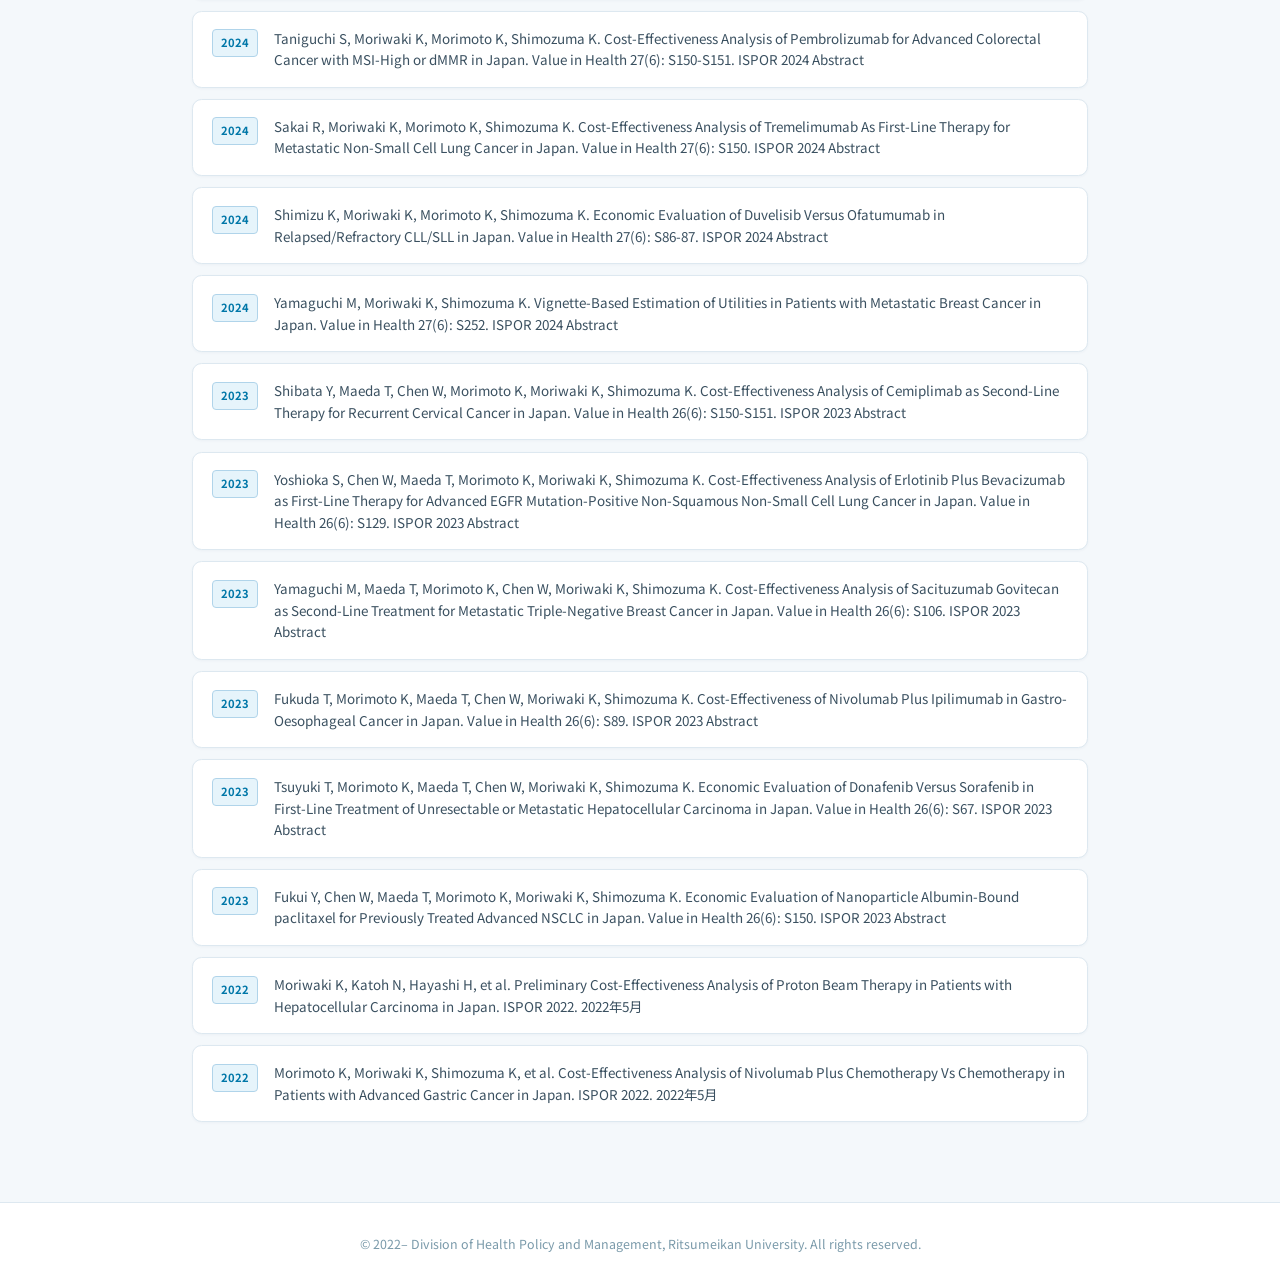
==== commit 738c6fda: "デザインを明るい・親しみやすいライトテーマに刷新 - index.html・publications.html の CSS を全面改訂 - 背景: #0a0f1e（暗） → #f4f8fb（明るいライ" ====
--- a/publications.html
+++ b/publications.html
@@ -8,91 +8,111 @@
 <style>
 * { margin: 0; padding: 0; box-sizing: border-box; }
 html { scroll-behavior: smooth; }
-body { font-family: 'Noto Sans JP','Inter',sans-serif; background:#0a0f1e; color:#e8eaf0; }
+body { font-family: 'Noto Sans JP','Inter',sans-serif; background:#f4f8fb; color:#1e2d3d; }
 
 nav {
   position: fixed; top:0; left:0; right:0; z-index:100;
   display:flex; align-items:center; justify-content:space-between;
   padding:0 2.5rem; height:60px;
-  background:rgba(10,15,30,0.9); backdrop-filter:blur(12px);
-  border-bottom:1px solid rgba(0,180,180,0.12);
-}
-.nav-logo { font-size:0.8rem; font-weight:700; color:#00c8c8; letter-spacing:0.05em; }
-.nav-back { font-size:0.8rem; font-weight:600; color:#7aa8c0; text-decoration:none; transition:color 0.2s; }
-.nav-back:hover { color:#00c8c8; }
+  background:rgba(255,255,255,0.95); backdrop-filter:blur(12px);
+  border-bottom:1px solid #dde8f0;
+  box-shadow:0 1px 8px rgba(0,60,100,0.06);
+}
+.nav-logo { font-size:0.8rem; font-weight:700; color:#0077a8; letter-spacing:0.05em; }
+.nav-back { font-size:0.8rem; font-weight:600; color:#4a6878; text-decoration:none; transition:color 0.2s; }
+.nav-back:hover { color:#0077a8; }
 
 .page-hero {
   padding: 120px 2rem 4rem;
-  background: linear-gradient(135deg,#0a0f1e,#0d2137);
-  border-bottom: 1px solid rgba(0,180,180,0.1);
+  background: linear-gradient(135deg,#0c2d48,#125d8f);
+  border-bottom: 1px solid #b8d8ef;
 }
 .page-hero .badge {
-  display:inline-block; background:rgba(0,180,180,0.15);
-  border:1px solid rgba(0,180,180,0.4); color:#00c8c8;
+  display:inline-block; background:rgba(255,255,255,0.15);
+  border:1px solid rgba(255,255,255,0.4); color:#ffffff;
   font-size:0.72rem; font-weight:700; letter-spacing:0.15em;
   text-transform:uppercase; padding:0.3rem 1rem; border-radius:2rem; margin-bottom:1rem;
 }
-.page-hero h1 { font-size:clamp(1.6rem,3vw,2.4rem); font-weight:700; color:#e8eaf0; margin-bottom:0.5rem; }
-.page-hero p { font-size:0.88rem; color:#7aa8c0; }
+.page-hero h1 { font-size:clamp(1.6rem,3vw,2.4rem); font-weight:700; color:#ffffff; margin-bottom:0.5rem; }
+.page-hero p { font-size:0.88rem; color:rgba(255,255,255,0.8); }
 .page-hero .researchmap-link {
   display:inline-flex; align-items:center; gap:0.4rem; margin-top:1rem;
-  font-size:0.78rem; font-weight:600; color:#4ab8d8;
-  text-decoration:none; border:1px solid rgba(74,184,216,0.3);
-  padding:0.3rem 0.9rem; border-radius:0.3rem; transition:background 0.2s;
-}
-.page-hero .researchmap-link:hover { background:rgba(74,184,216,0.1); }
+  font-size:0.78rem; font-weight:600; color:#ffffff;
+  text-decoration:none; border:1px solid rgba(255,255,255,0.45);
+  padding:0.3rem 0.9rem; border-radius:0.3rem;
+  background:rgba(255,255,255,0.12); transition:background 0.2s;
+}
+.page-hero .researchmap-link:hover { background:rgba(255,255,255,0.22); }
+
+/* section nav bar */
+.section-nav {
+  background:#ffffff; border-bottom:1px solid #dde8f0;
+  padding:0.9rem 2rem;
+  box-shadow:0 1px 4px rgba(0,60,100,0.04);
+}
+.section-nav-inner {
+  max-width:960px; margin:0 auto;
+  display:flex; flex-wrap:wrap; gap:0.6rem 1.4rem; font-size:0.78rem;
+}
+.section-nav-inner a {
+  color:#4a6878; text-decoration:none; transition:color 0.2s;
+  font-weight:600;
+}
+.section-nav-inner a:hover { color:#0077a8; }
 
 .container { max-width:960px; margin:0 auto; padding:4rem 2rem; }
 
 .section-label {
   font-size:0.7rem; font-weight:700; letter-spacing:0.2em;
-  text-transform:uppercase; color:#00c8c8; margin-bottom:0.6rem;
+  text-transform:uppercase; color:#0077a8; margin-bottom:0.6rem;
 }
 .section-title {
-  font-size:1.4rem; font-weight:700; color:#e8eaf0;
+  font-size:1.4rem; font-weight:700; color:#1e2d3d;
   margin-bottom:2rem; padding-bottom:0.8rem;
-  border-bottom:1px solid rgba(255,255,255,0.06);
+  border-bottom:1px solid #dde8f0;
 }
 
 /* filter tabs */
 .filter-tabs { display:flex; gap:0.5rem; flex-wrap:wrap; margin-bottom:2rem; }
 .filter-tab {
-  background:rgba(255,255,255,0.03); border:1px solid rgba(255,255,255,0.1);
-  color:#7aa8c0; font-size:0.75rem; font-weight:600; letter-spacing:0.05em;
+  background:#ffffff; border:1px solid #cddde8;
+  color:#4a6878; font-size:0.75rem; font-weight:600; letter-spacing:0.05em;
   padding:0.4rem 1rem; border-radius:2rem; cursor:pointer; transition:all 0.2s;
 }
-.filter-tab:hover { border-color:rgba(0,180,180,0.4); color:#e8eaf0; }
-.filter-tab.active { background:rgba(0,180,180,0.15); border-color:#00c8c8; color:#00c8c8; }
+.filter-tab:hover { border-color:#0077a8; color:#0077a8; background:#f0f7fc; }
+.filter-tab.active { background:#0077a8; border-color:#0077a8; color:#ffffff; }
 
 .pub-list { display:flex; flex-direction:column; gap:1rem; margin-bottom:1rem; }
 .pub-item {
   display:grid; grid-template-columns:auto 1fr; gap:1.2rem; align-items:start;
-  padding:1.4rem; background:rgba(255,255,255,0.02);
-  border:1px solid rgba(255,255,255,0.07); border-radius:0.7rem; transition:border-color 0.3s;
-}
-.pub-item:hover { border-color:rgba(0,180,180,0.25); }
+  padding:1.4rem; background:#ffffff;
+  border:1px solid #dde8f0; border-radius:0.7rem;
+  transition:border-color 0.3s, box-shadow 0.3s;
+  box-shadow:0 1px 4px rgba(0,60,100,0.04);
+}
+.pub-item:hover { border-color:#0077a8; box-shadow:0 3px 12px rgba(0,100,160,0.09); }
 .pub-year {
-  font-size:0.72rem; font-weight:700; color:#00c8c8;
-  background:rgba(0,180,180,0.1); border:1px solid rgba(0,180,180,0.25);
+  font-size:0.72rem; font-weight:700; color:#0077a8;
+  background:#e6f4fb; border:1px solid #b0d4ea;
   padding:0.3rem 0.6rem; border-radius:0.3rem; white-space:nowrap; margin-top:0.15rem;
 }
-.pub-content h4 { font-size:0.92rem; font-weight:600; color:#d0e0ea; margin-bottom:0.3rem; line-height:1.5; }
-.pub-content h4 a { color:#4ab8d8; text-decoration:none; }
+.pub-content h4 { font-size:0.92rem; font-weight:600; color:#1e2d3d; margin-bottom:0.3rem; line-height:1.5; }
+.pub-content h4 a { color:#0077a8; text-decoration:none; }
 .pub-content h4 a:hover { text-decoration:underline; }
-.pub-content .authors { font-size:0.78rem; color:#7aa8c0; margin-bottom:0.2rem; }
-.pub-content .journal { font-size:0.78rem; color:#5a8090; font-style:italic; }
+.pub-content .authors { font-size:0.78rem; color:#4a6878; margin-bottom:0.2rem; }
+.pub-content .journal { font-size:0.78rem; color:#6a8898; font-style:italic; }
 .pub-item.hidden { display:none; }
 
 .grant-list { display:flex; flex-direction:column; gap:0.8rem; margin-bottom:2rem; }
 .grant-item {
   display:flex; align-items:flex-start; gap:1rem;
-  padding:1.1rem 1.4rem; background:rgba(0,112,192,0.06);
-  border-left:3px solid #0070c0; border-radius:0 0.5rem 0.5rem 0;
-  font-size:0.86rem; color:#a8bfcf; line-height:1.6;
+  padding:1.1rem 1.4rem; background:#f0f7fd;
+  border-left:3px solid #0077a8; border-radius:0 0.5rem 0.5rem 0;
+  font-size:0.86rem; color:#2a3f50; line-height:1.6;
 }
 .grant-badge {
-  font-size:0.68rem; font-weight:700; color:#4090d0;
-  background:rgba(0,112,192,0.15); border:1px solid rgba(0,112,192,0.3);
+  font-size:0.68rem; font-weight:700; color:#0077a8;
+  background:#e0eff8; border:1px solid #b0d0e8;
   padding:0.2rem 0.6rem; border-radius:0.25rem; white-space:nowrap; flex-shrink:0;
 }
 .grant-item.hidden { display:none; }
@@ -101,20 +121,22 @@
 .misc-list { display:flex; flex-direction:column; gap:0.7rem; margin-bottom:1rem; }
 .misc-item {
   display:grid; grid-template-columns:auto 1fr; gap:1rem; align-items:start;
-  padding:1rem 1.2rem; background:rgba(255,255,255,0.02);
-  border:1px solid rgba(255,255,255,0.06); border-radius:0.6rem;
-  font-size:0.84rem; color:#a8bfcf; line-height:1.6; transition:border-color 0.3s;
-}
-.misc-item:hover { border-color:rgba(0,180,180,0.2); }
+  padding:1rem 1.2rem; background:#ffffff;
+  border:1px solid #dde8f0; border-radius:0.6rem;
+  font-size:0.84rem; color:#3a5060; line-height:1.6;
+  transition:border-color 0.3s, box-shadow 0.3s;
+  box-shadow:0 1px 3px rgba(0,60,100,0.04);
+}
+.misc-item:hover { border-color:#0077a8; box-shadow:0 2px 8px rgba(0,100,160,0.08); }
 .misc-year {
-  font-size:0.7rem; font-weight:700; color:#00c8c8;
-  background:rgba(0,180,180,0.08); border:1px solid rgba(0,180,180,0.2);
+  font-size:0.7rem; font-weight:700; color:#0077a8;
+  background:#e6f4fb; border:1px solid #b0d4ea;
   padding:0.25rem 0.5rem; border-radius:0.25rem; white-space:nowrap; margin-top:0.1rem;
 }
 
 footer {
-  text-align:center; padding:2rem; color:#3a5060; font-size:0.78rem;
-  border-top:1px solid rgba(255,255,255,0.05);
+  text-align:center; padding:2rem; color:#7a9aaa; font-size:0.78rem;
+  border-top:1px solid #dde8f0; background:#ffffff;
 }
 </style>
 </head>
@@ -136,14 +158,14 @@
   </div>
 </div>
 
-<div style="background:rgba(255,255,255,0.02);border-bottom:1px solid rgba(255,255,255,0.05);padding:0.9rem 2rem;">
-  <div style="max-width:960px;margin:0 auto;display:flex;flex-wrap:wrap;gap:0.6rem 1.4rem;font-size:0.78rem;">
-    <a href="#pub-list-full" style="color:#7aa8c0;text-decoration:none;transition:color 0.2s;" onmouseover="this.style.color='#00c8c8'" onmouseout="this.style.color='#7aa8c0'">▸ 原著論文</a>
-    <a href="#grants" style="color:#7aa8c0;text-decoration:none;transition:color 0.2s;" onmouseover="this.style.color='#00c8c8'" onmouseout="this.style.color='#7aa8c0'">▸ 科研費・研究費</a>
-    <a href="#books" style="color:#7aa8c0;text-decoration:none;transition:color 0.2s;" onmouseover="this.style.color='#00c8c8'" onmouseout="this.style.color='#7aa8c0'">▸ 著書</a>
-    <a href="#reviews" style="color:#7aa8c0;text-decoration:none;transition:color 0.2s;" onmouseover="this.style.color='#00c8c8'" onmouseout="this.style.color='#7aa8c0'">▸ 総説・解説等</a>
-    <a href="#lectures" style="color:#7aa8c0;text-decoration:none;transition:color 0.2s;" onmouseover="this.style.color='#00c8c8'" onmouseout="this.style.color='#7aa8c0'">▸ 講演</a>
-    <a href="#presentations" style="color:#7aa8c0;text-decoration:none;transition:color 0.2s;" onmouseover="this.style.color='#00c8c8'" onmouseout="this.style.color='#7aa8c0'">▸ 学会発表</a>
+<div class="section-nav">
+  <div class="section-nav-inner">
+    <a href="#pub-list-full">▸ 原著論文</a>
+    <a href="#grants">▸ 科研費・研究費</a>
+    <a href="#books">▸ 著書</a>
+    <a href="#reviews">▸ 総説・解説等</a>
+    <a href="#lectures">▸ 講演</a>
+    <a href="#presentations">▸ 学会発表</a>
   </div>
 </div>
 
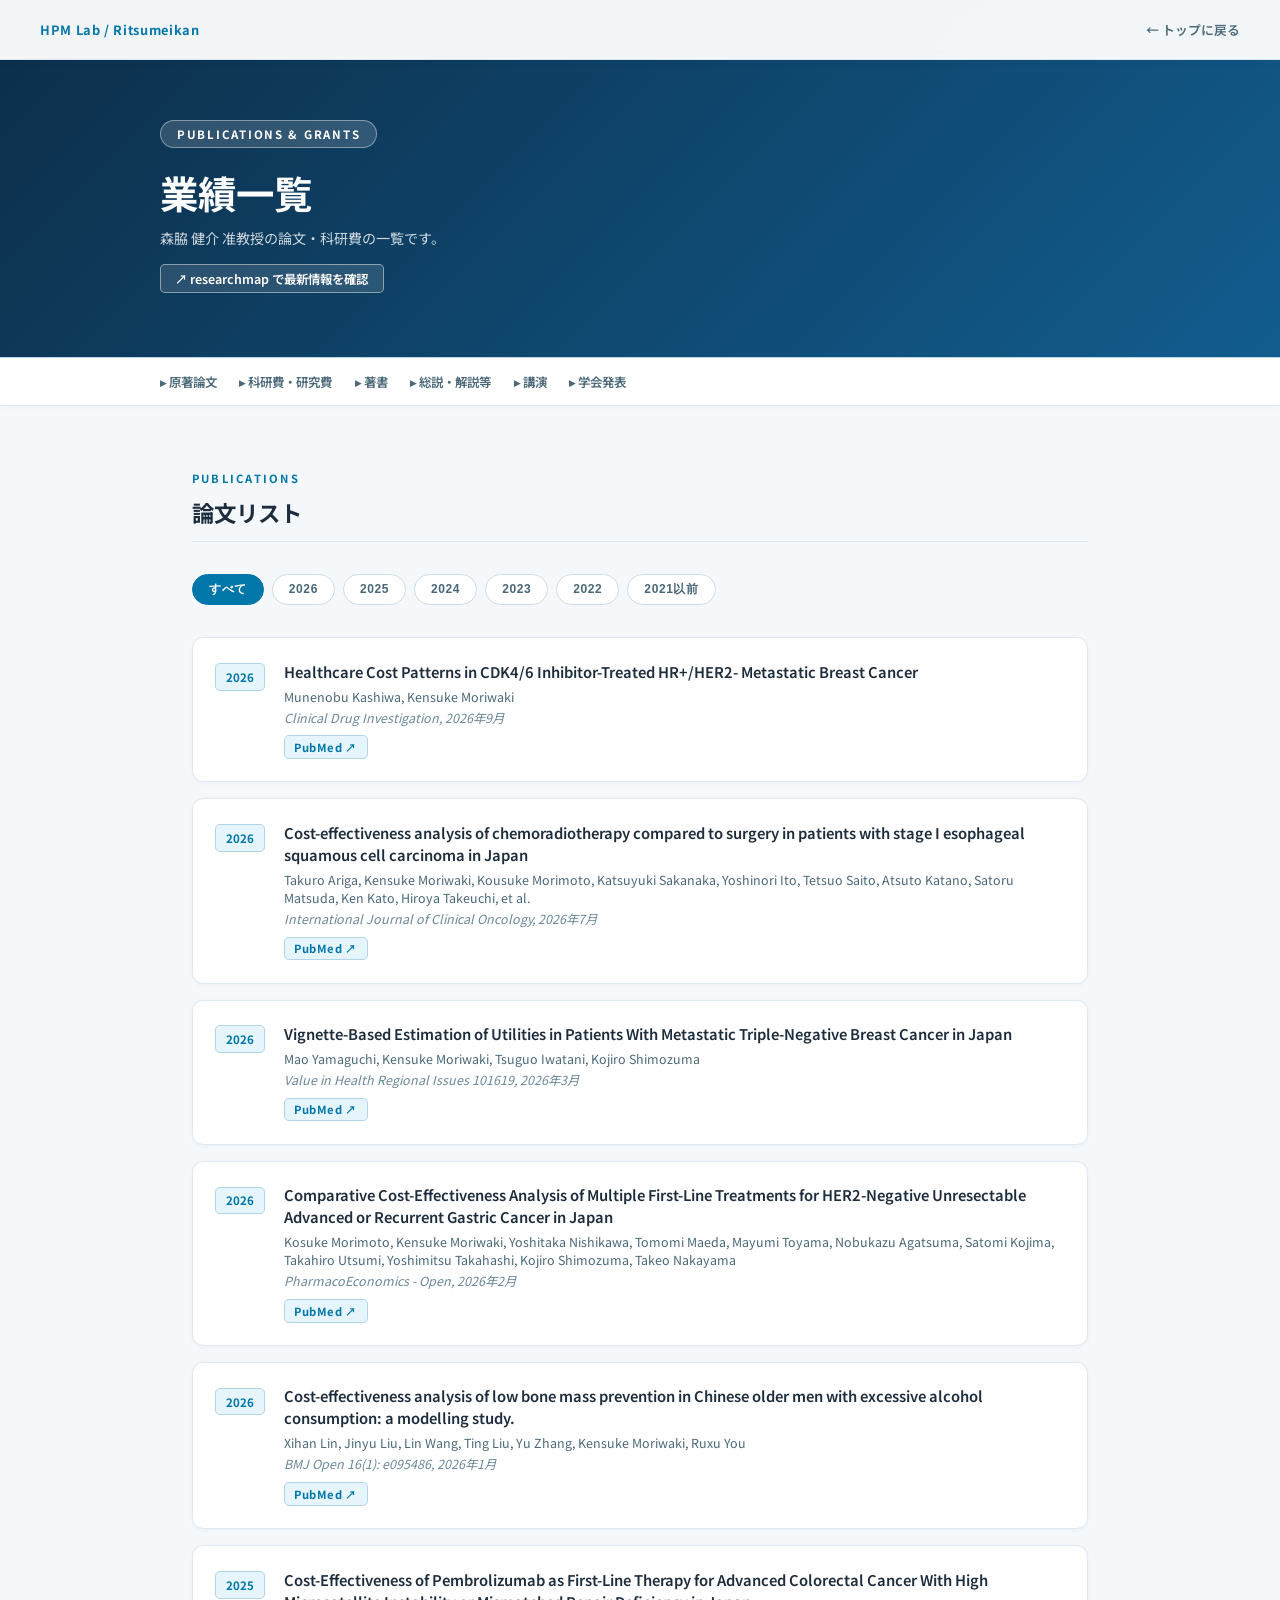
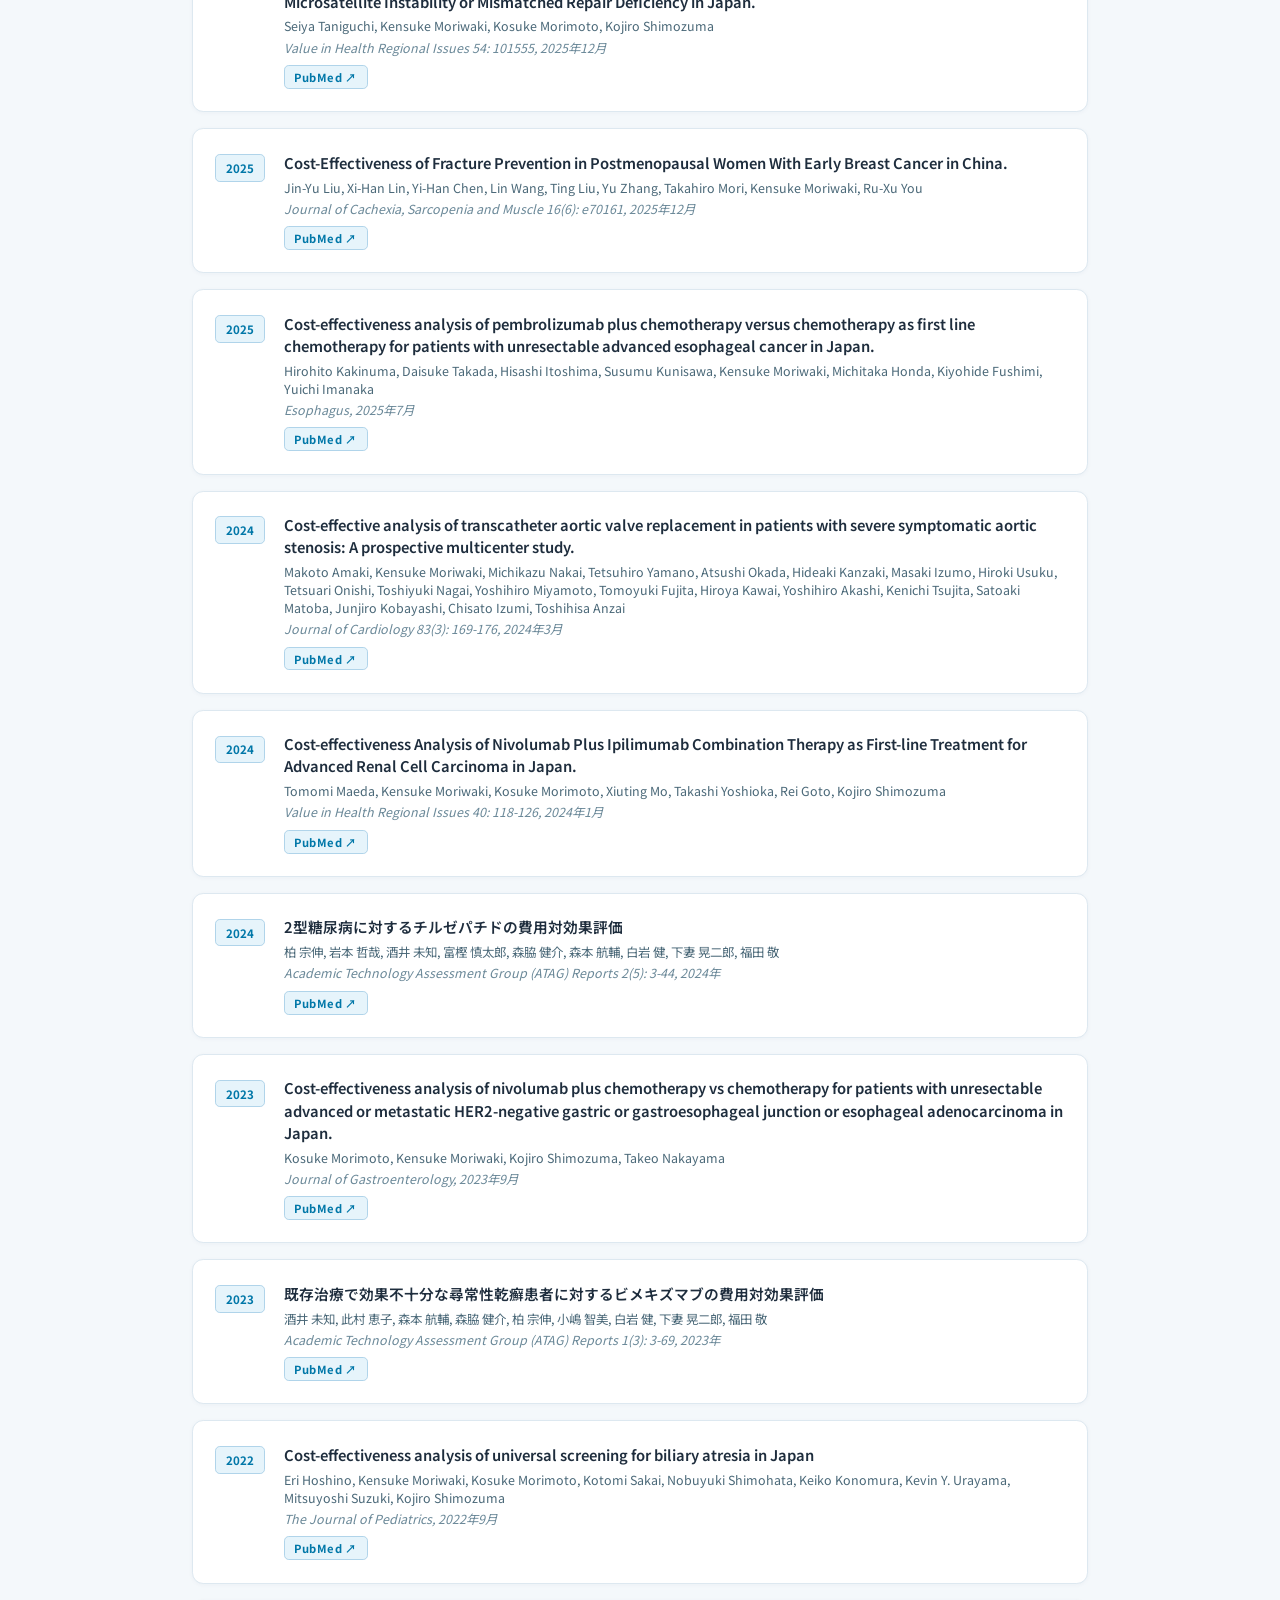
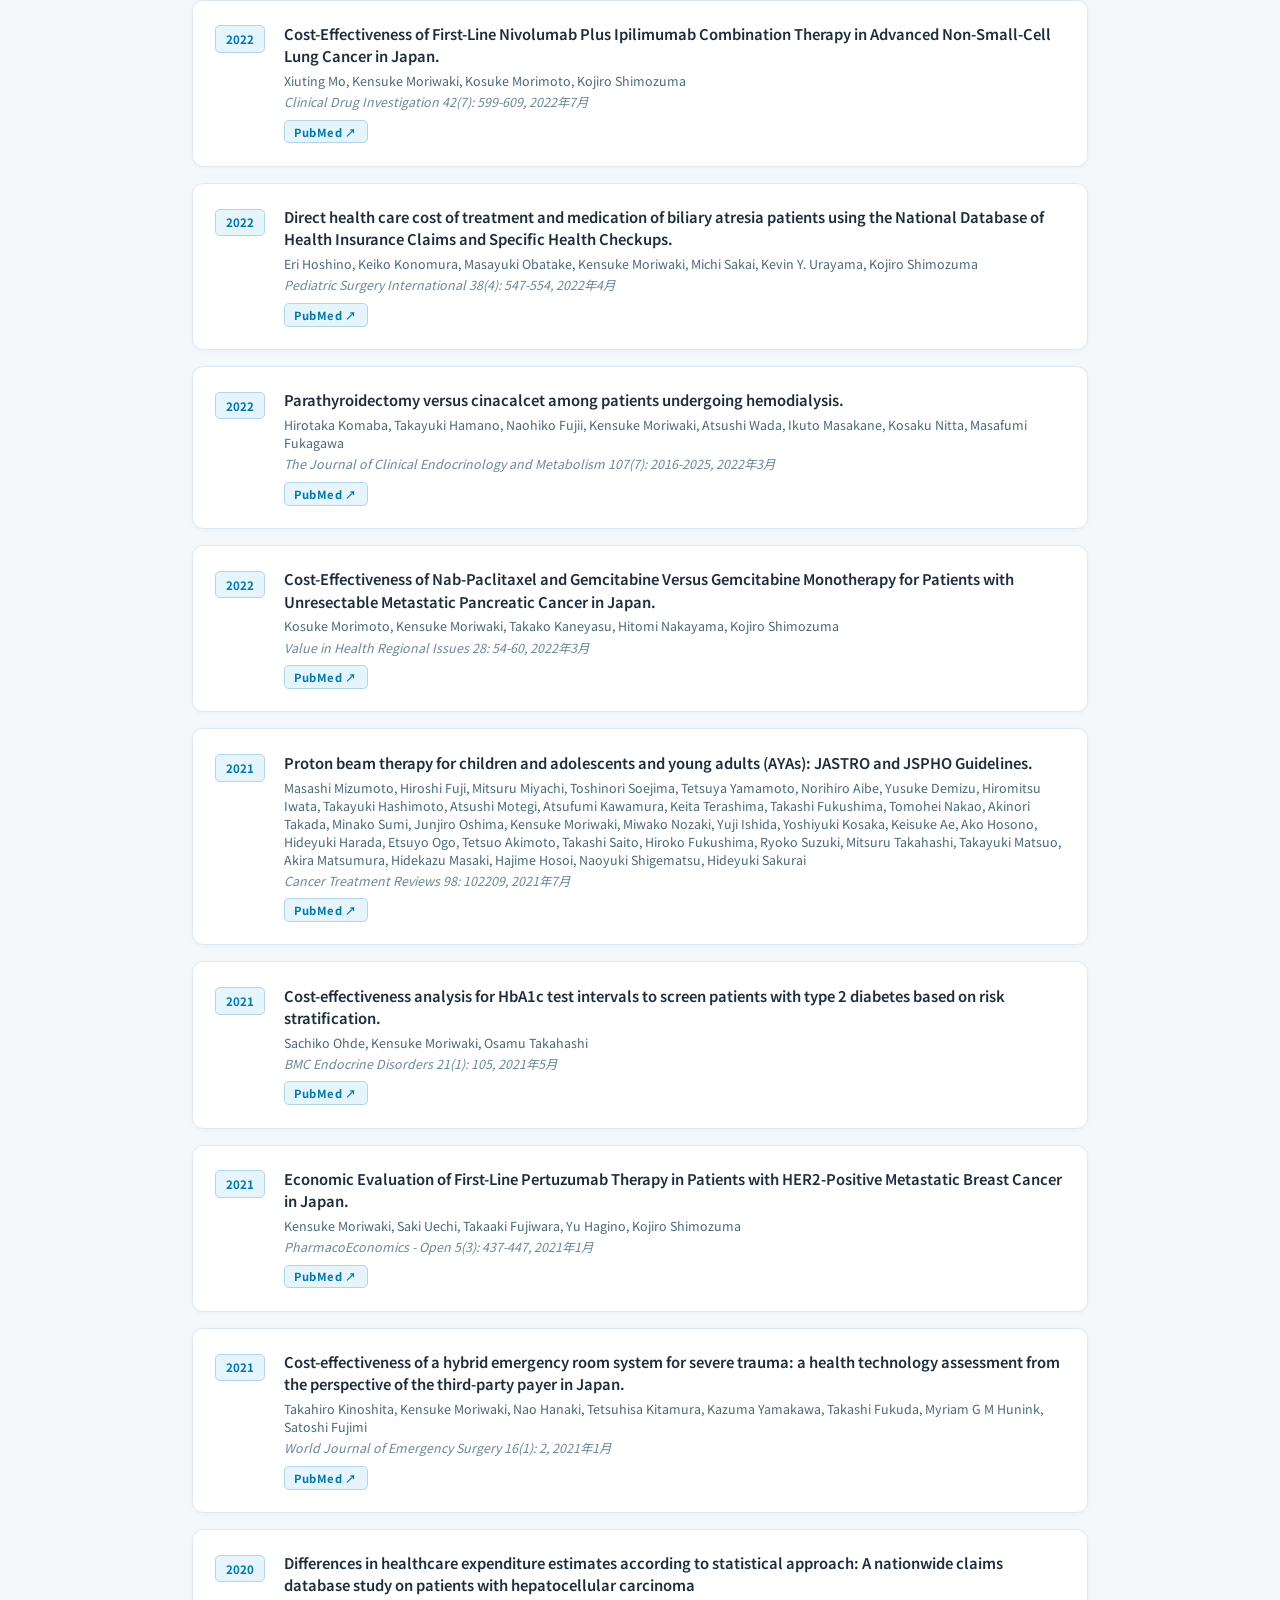
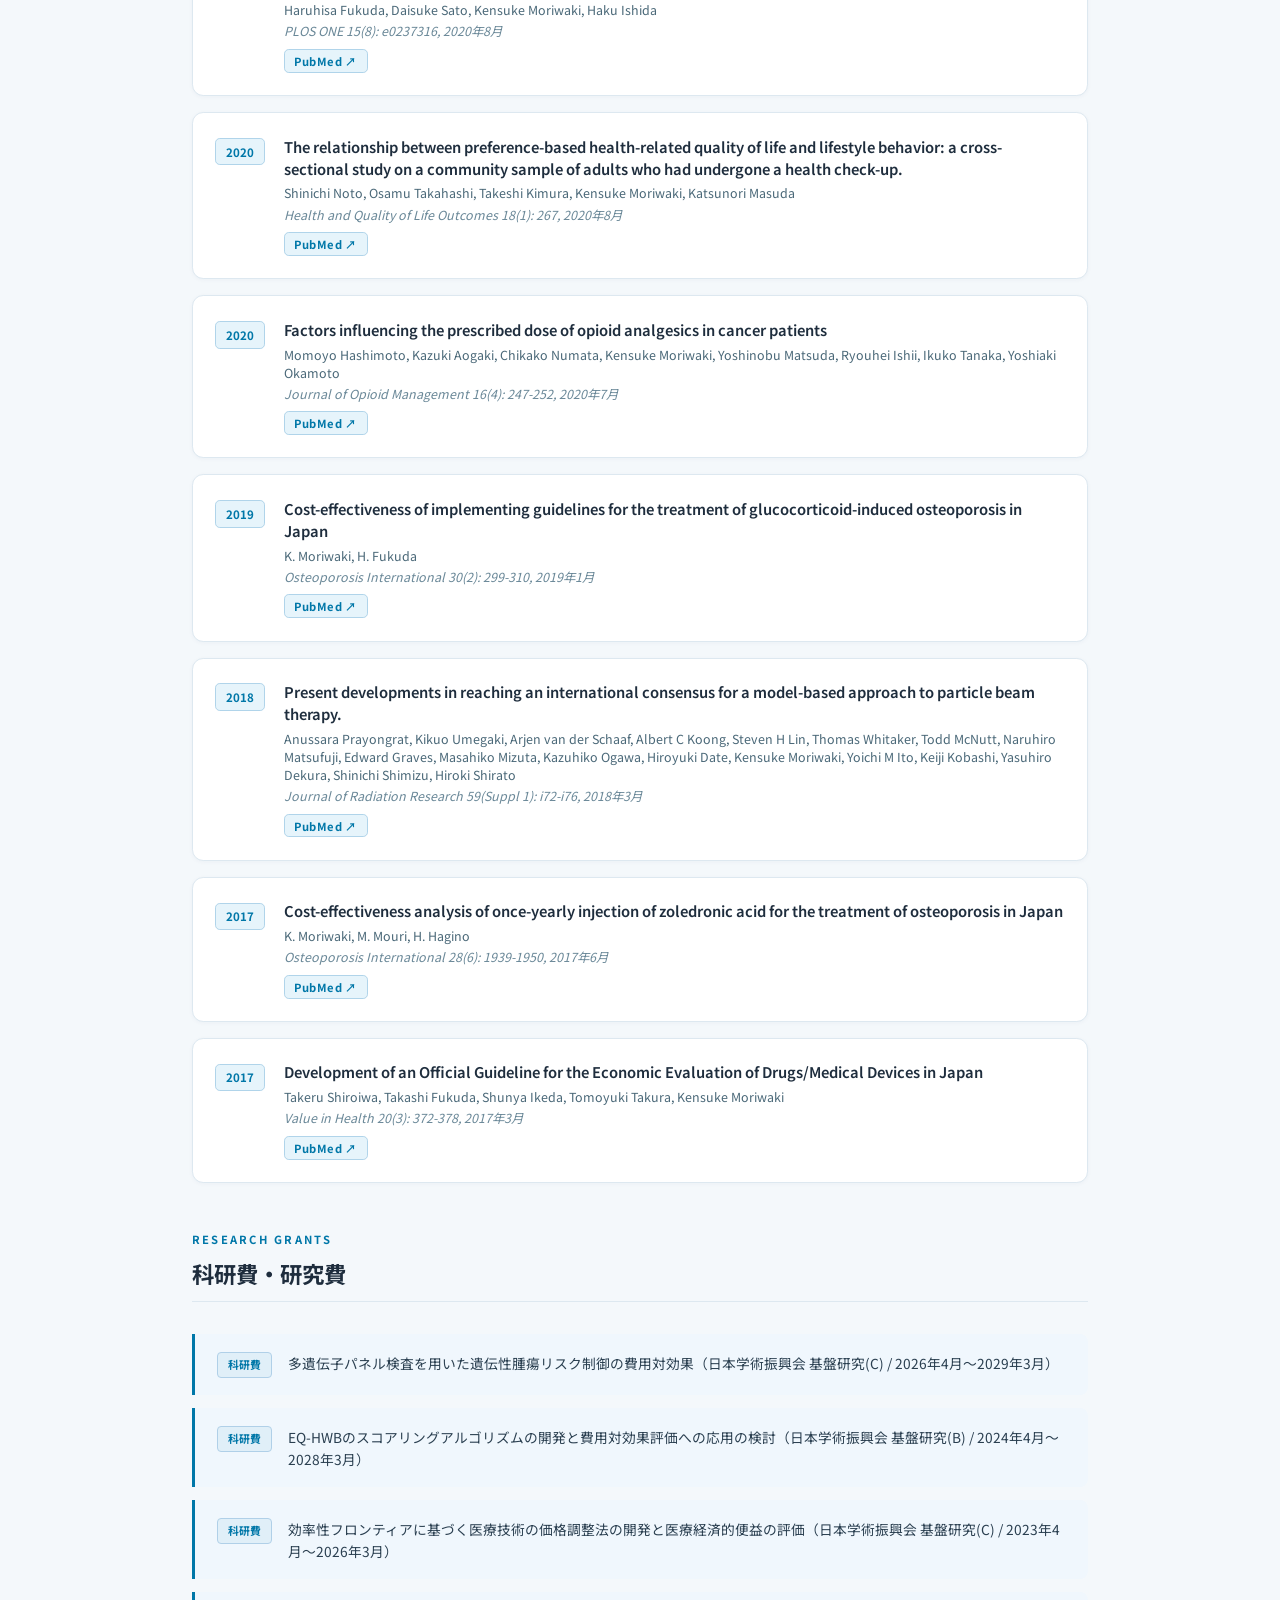
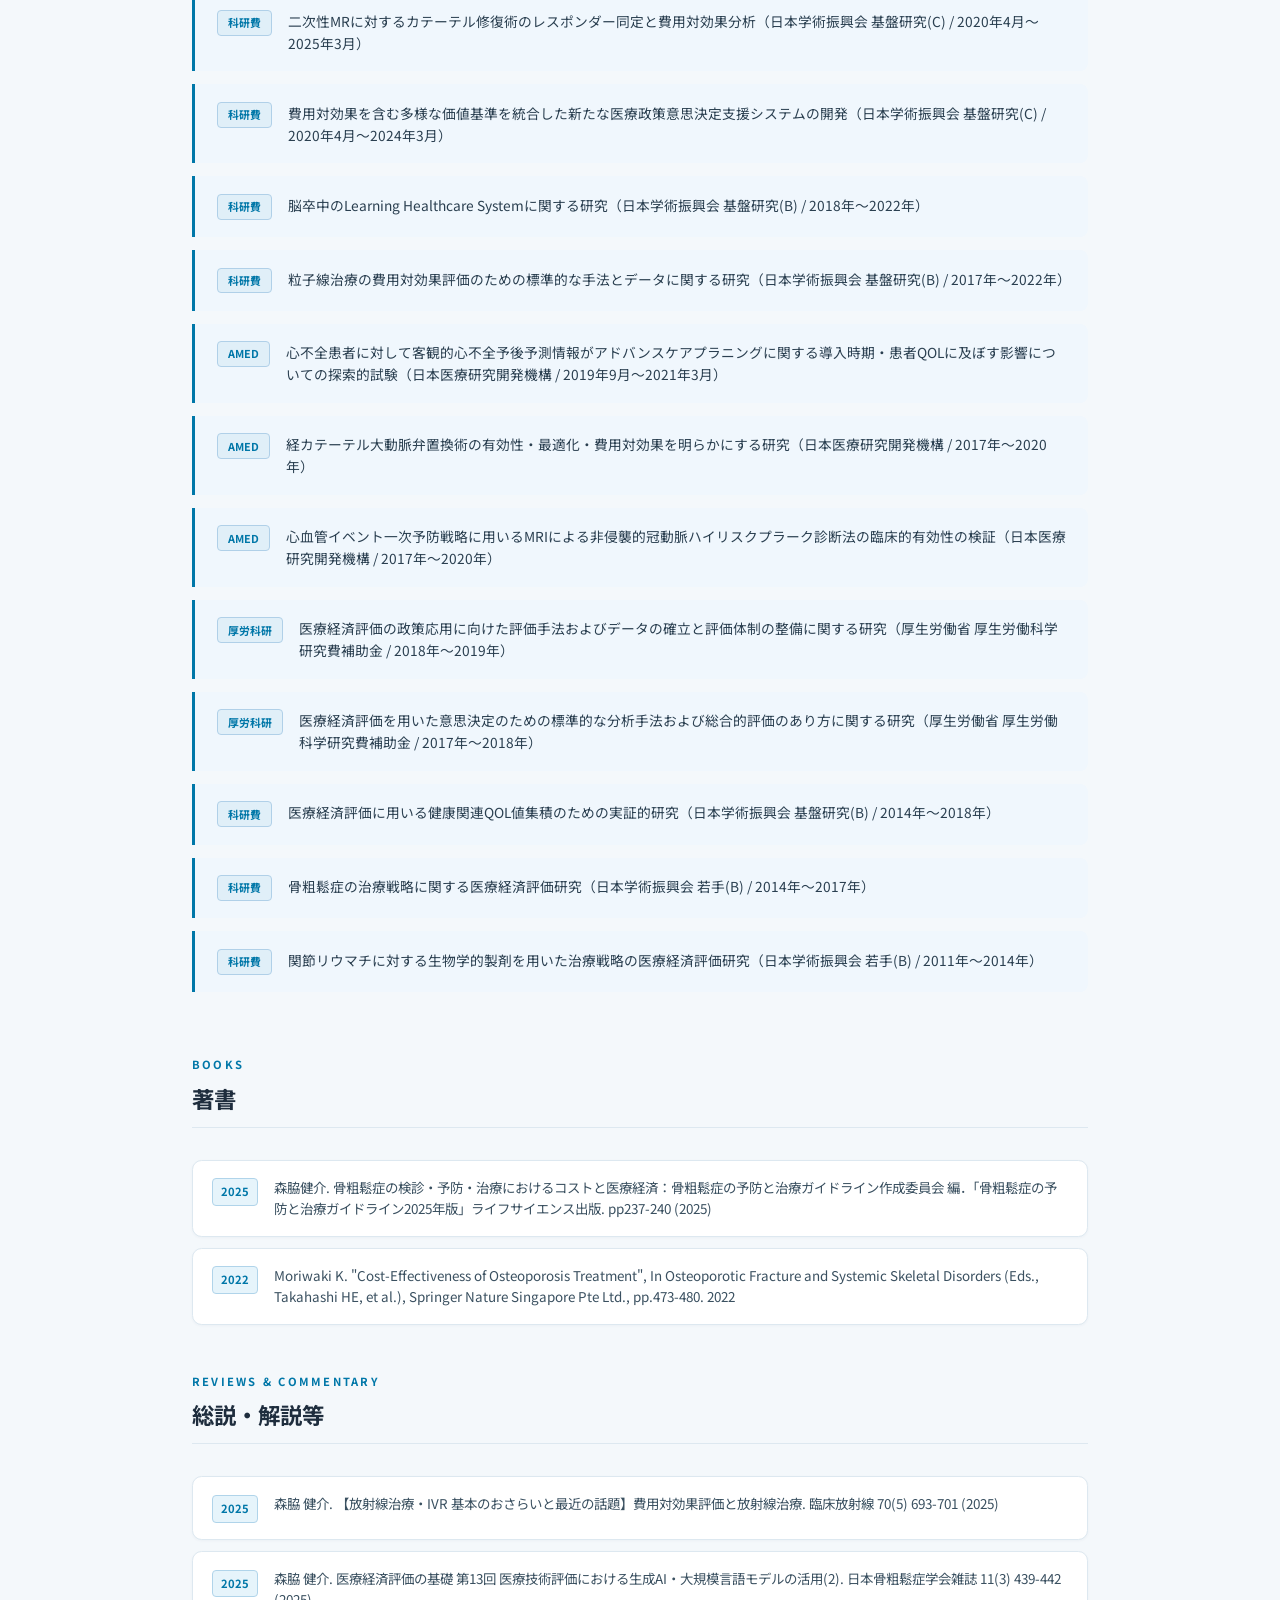
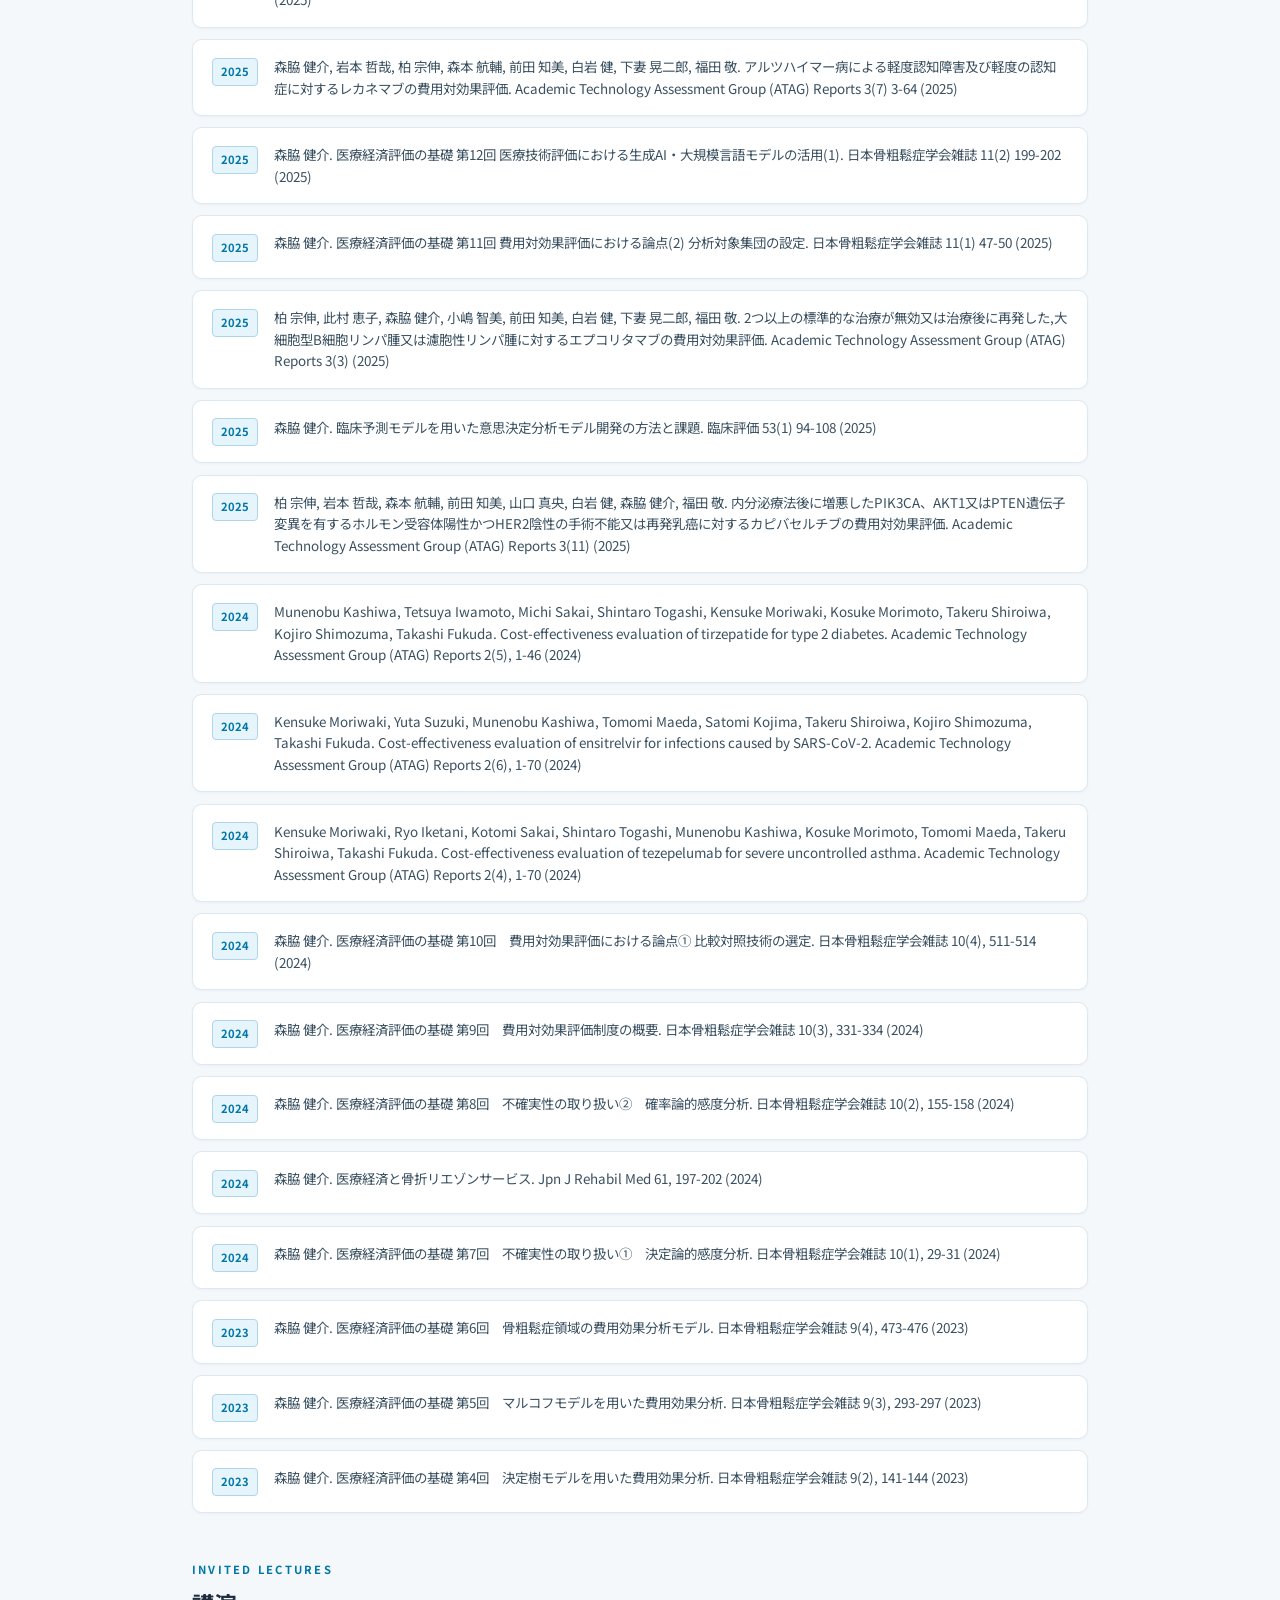
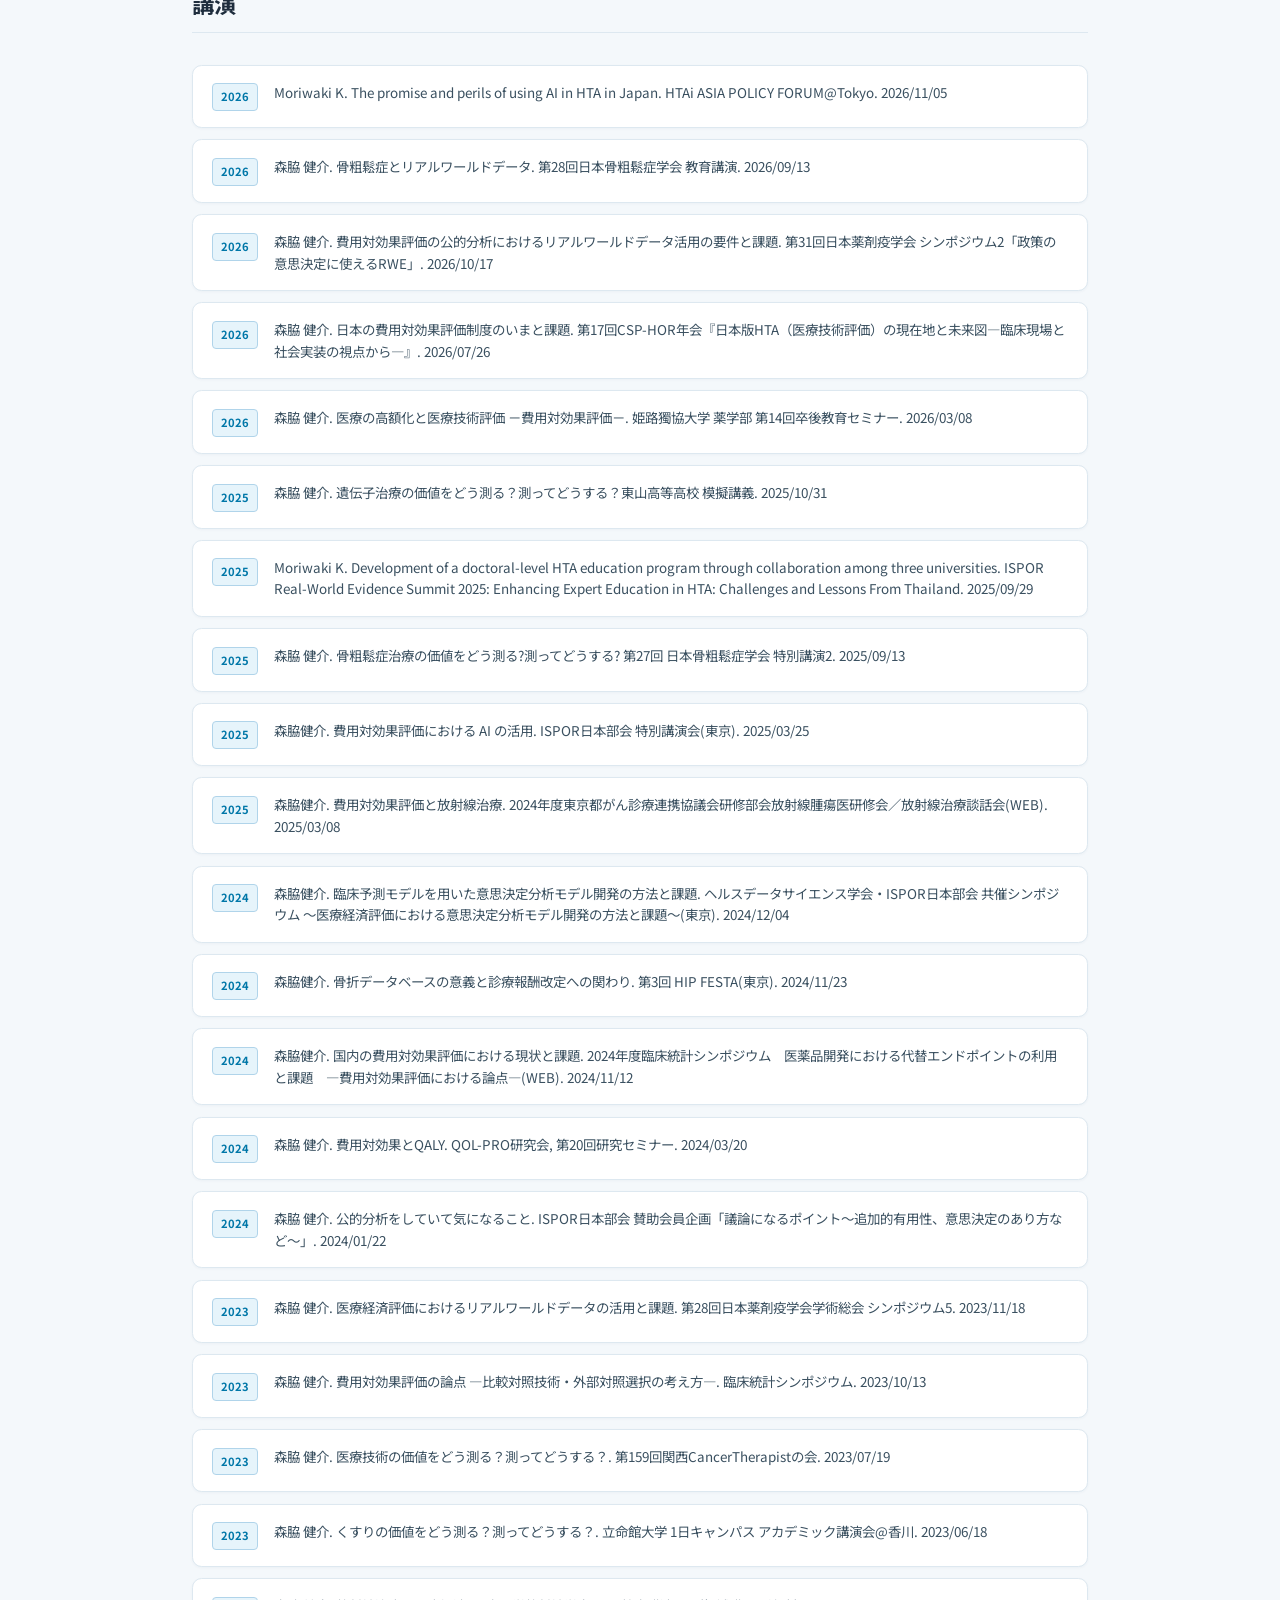
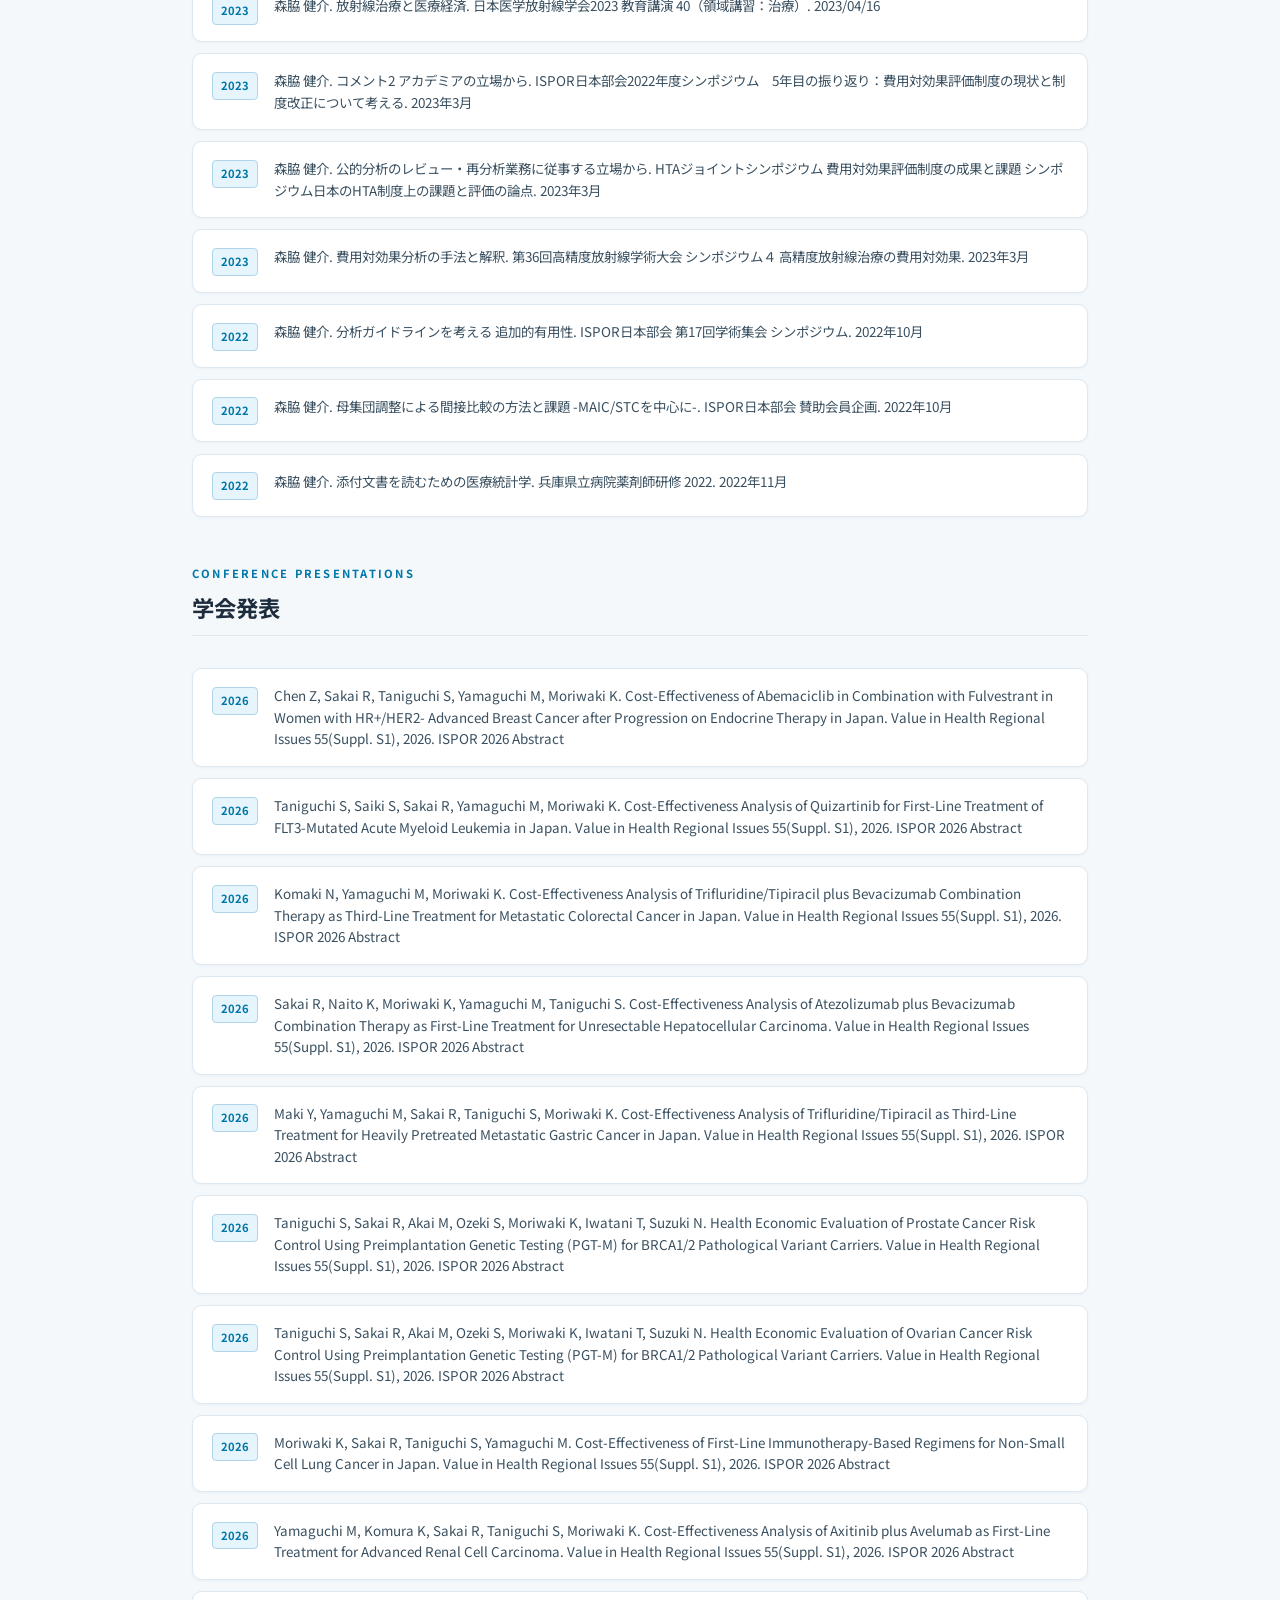
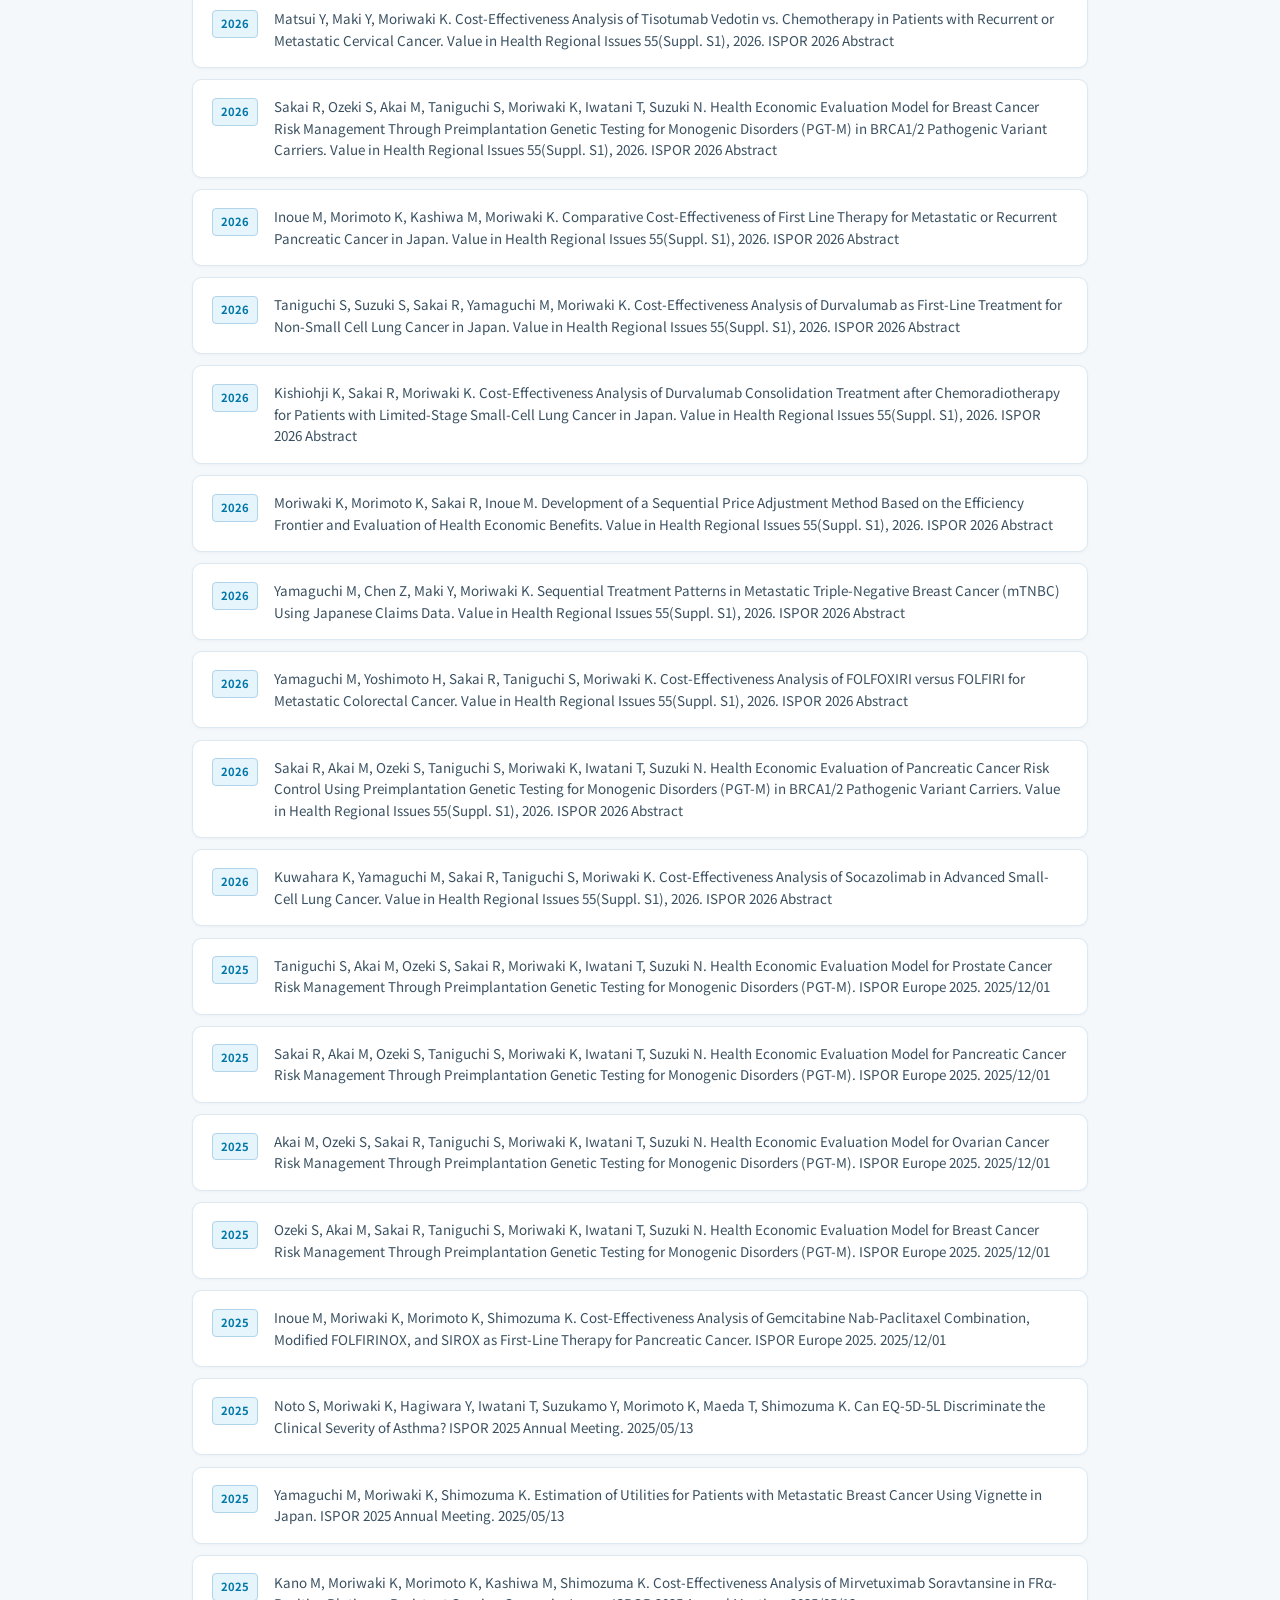
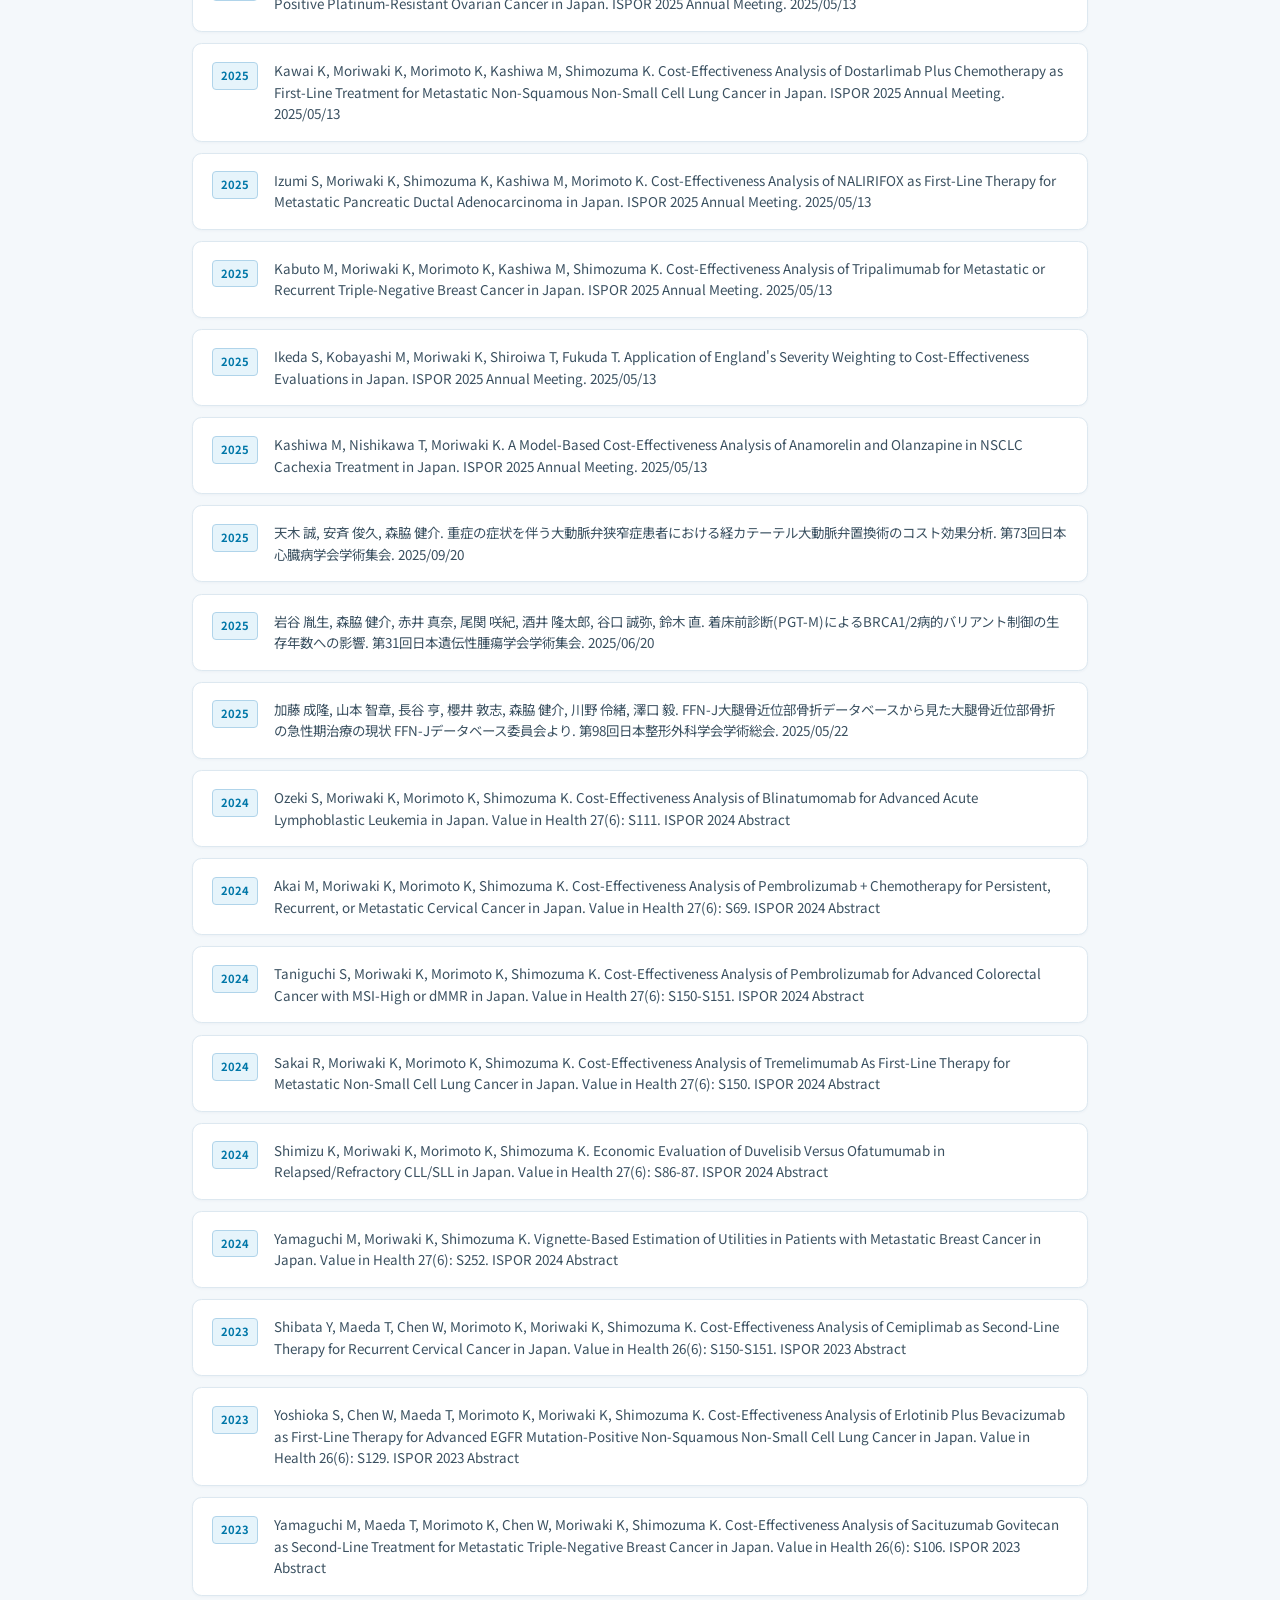
==== commit b355f254: "原著論文にPubMed検索リンクを追加 各論文タイトルをクエリとしたPubMed検索URLを生成し、 PubMedバッジとして表示。index.htmlとpublications.html両方に適用。" ====
--- a/publications.html
+++ b/publications.html
@@ -100,7 +100,15 @@
 .pub-content h4 a { color:#0077a8; text-decoration:none; }
 .pub-content h4 a:hover { text-decoration:underline; }
 .pub-content .authors { font-size:0.78rem; color:#4a6878; margin-bottom:0.2rem; }
-.pub-content .journal { font-size:0.78rem; color:#6a8898; font-style:italic; }
+.pub-content .journal { font-size:0.78rem; color:#6a8898; font-style:italic; margin-bottom:0.4rem; }
+.pub-link {
+  display:inline-flex; align-items:center; gap:0.3rem;
+  font-size:0.7rem; font-weight:700; letter-spacing:0.04em;
+  color:#0077a8; background:#e6f4fb; border:1px solid #b0d4ea;
+  padding:0.18rem 0.6rem; border-radius:0.3rem; text-decoration:none;
+  transition:background 0.2s, border-color 0.2s;
+}
+.pub-link:hover { background:#c8e8f6; border-color:#0077a8; }
 .pub-item.hidden { display:none; }
 
 .grant-list { display:flex; flex-direction:column; gap:0.8rem; margin-bottom:2rem; }
@@ -236,6 +244,7 @@
   const titleHtml = p.doi
     ? `<a href="https://doi.org/${p.doi}" target="_blank" rel="noopener">${p.title}</a>`
     : p.title;
+  const pmUrl = 'https://pubmed.ncbi.nlm.nih.gov/?term=' + encodeURIComponent(p.title);
   return `
     <div class="pub-item" data-year="${p.year}">
       <span class="pub-year">${p.year}</span>
@@ -243,6 +252,7 @@
         <h4>${titleHtml}</h4>
         <div class="authors">${p.authors}</div>
         <div class="journal">${p.journal}</div>
+        <a class="pub-link" href="${pmUrl}" target="_blank" rel="noopener">PubMed ↗</a>
       </div>
     </div>`;
 }
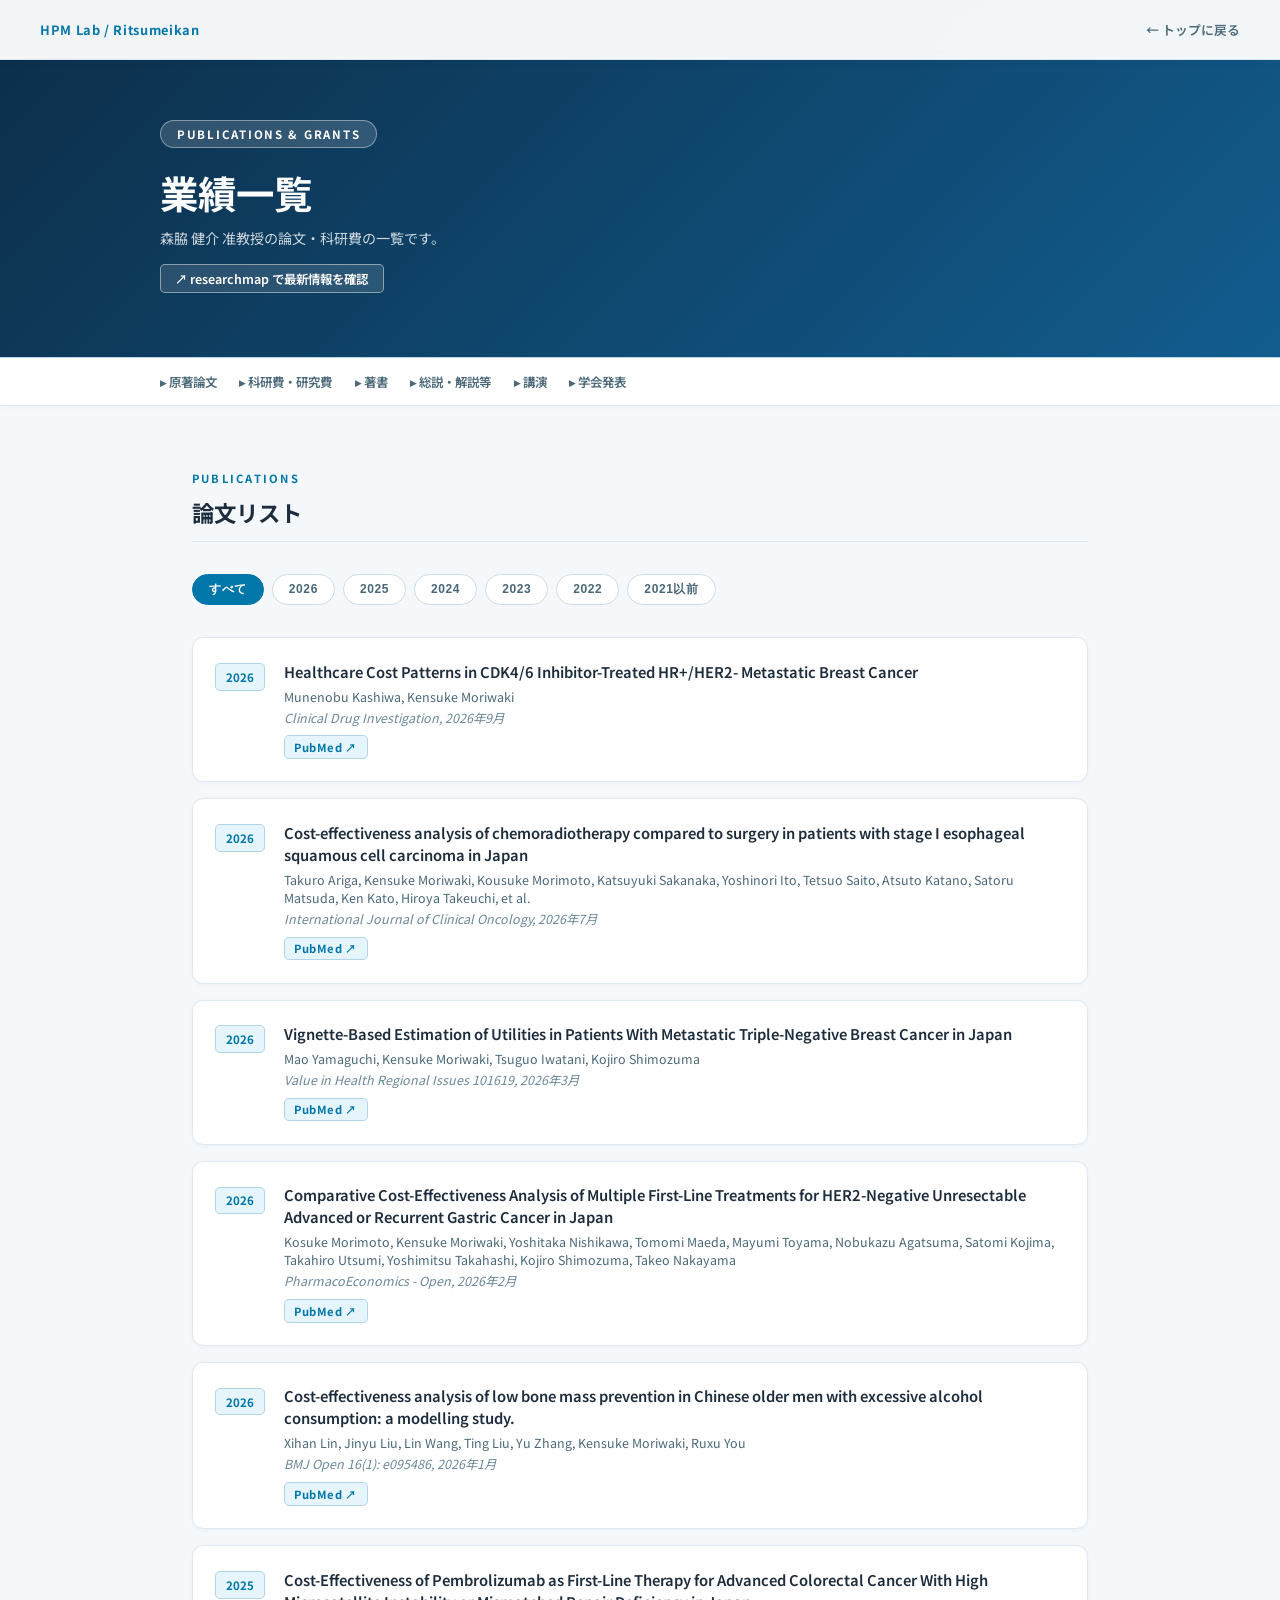
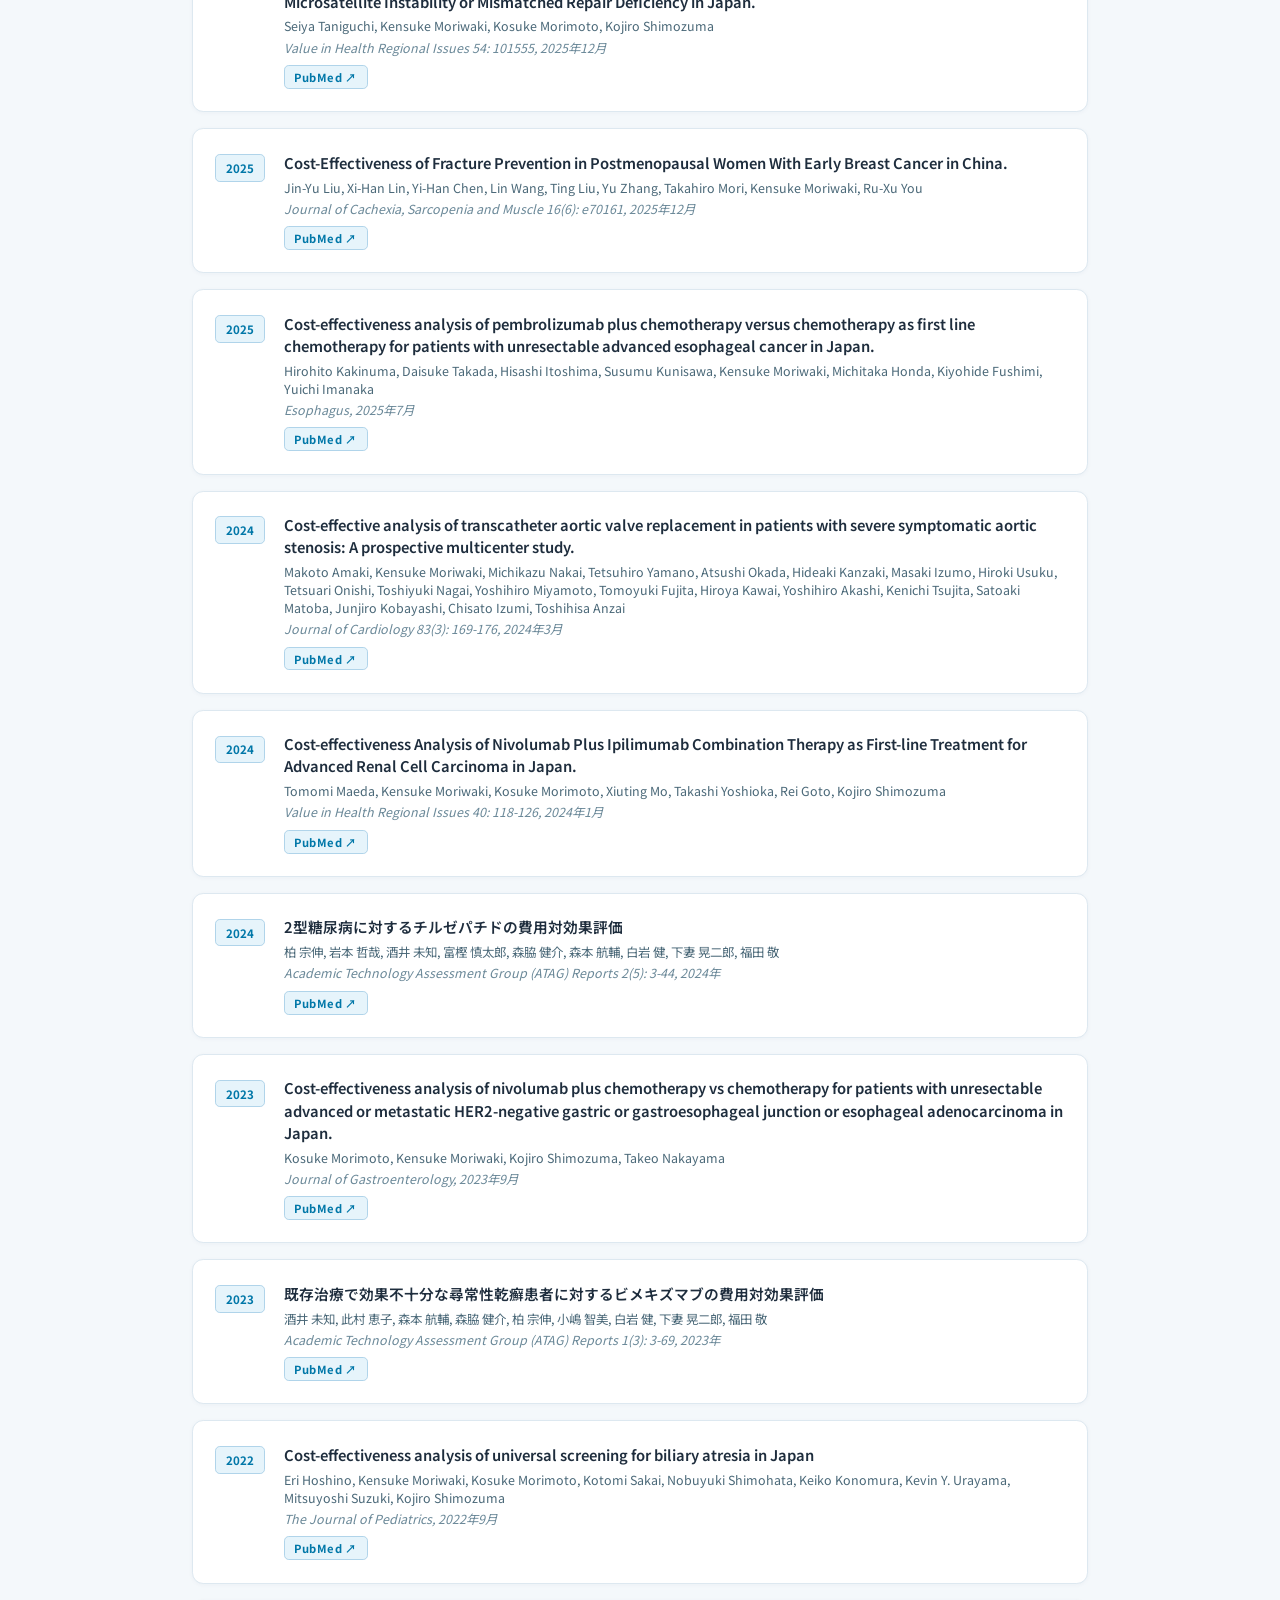
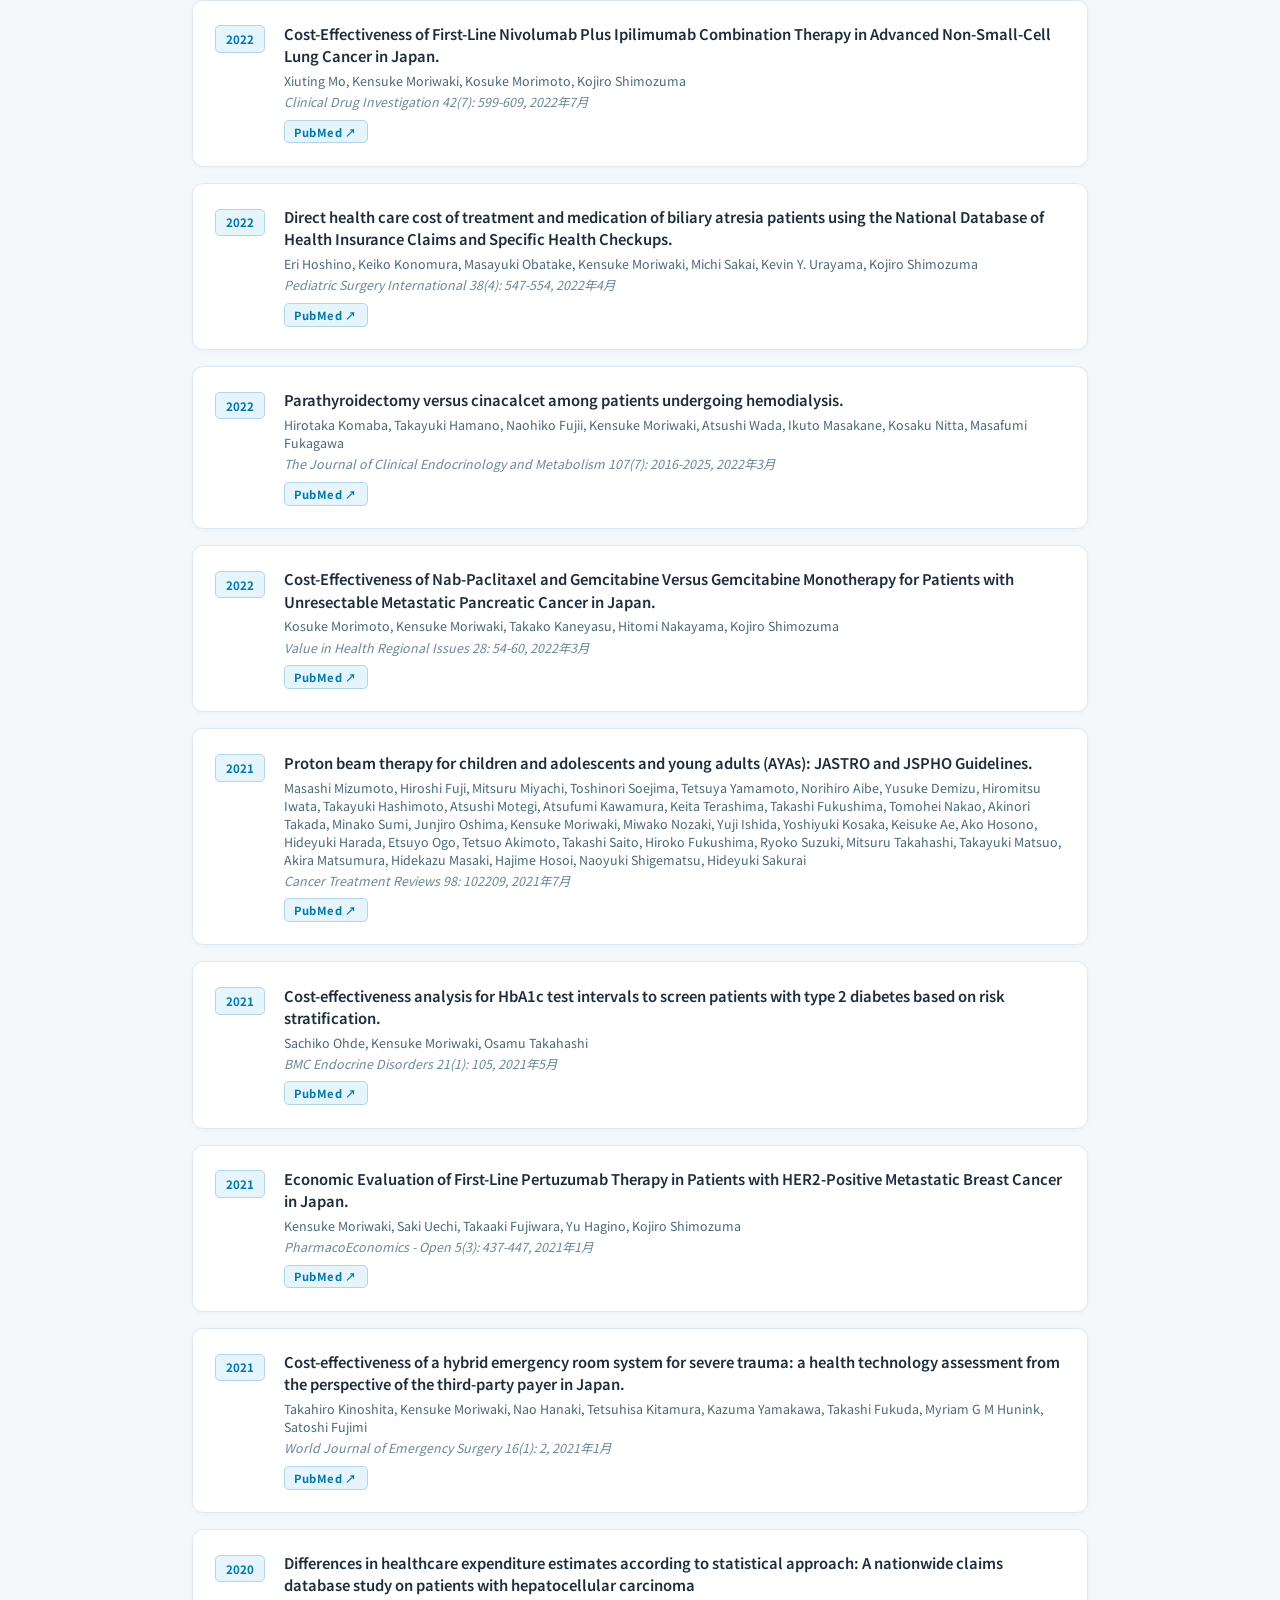
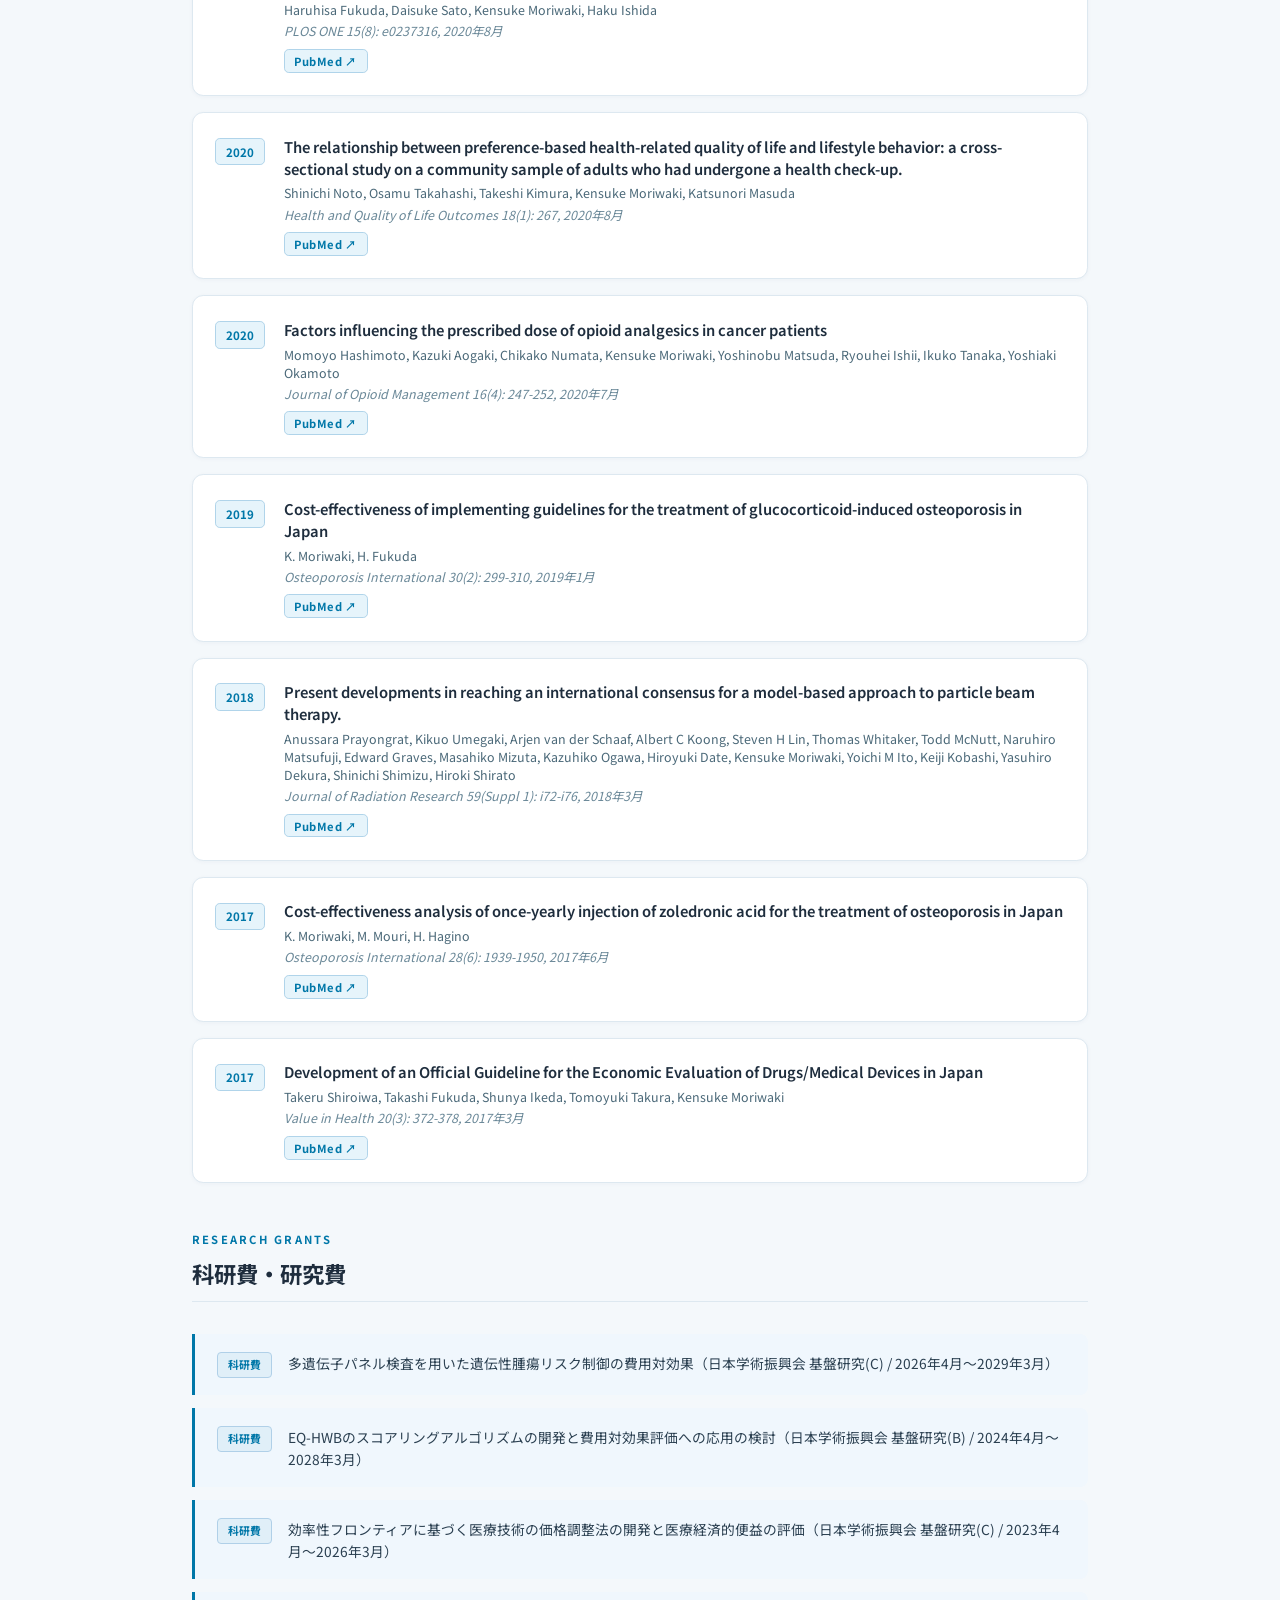
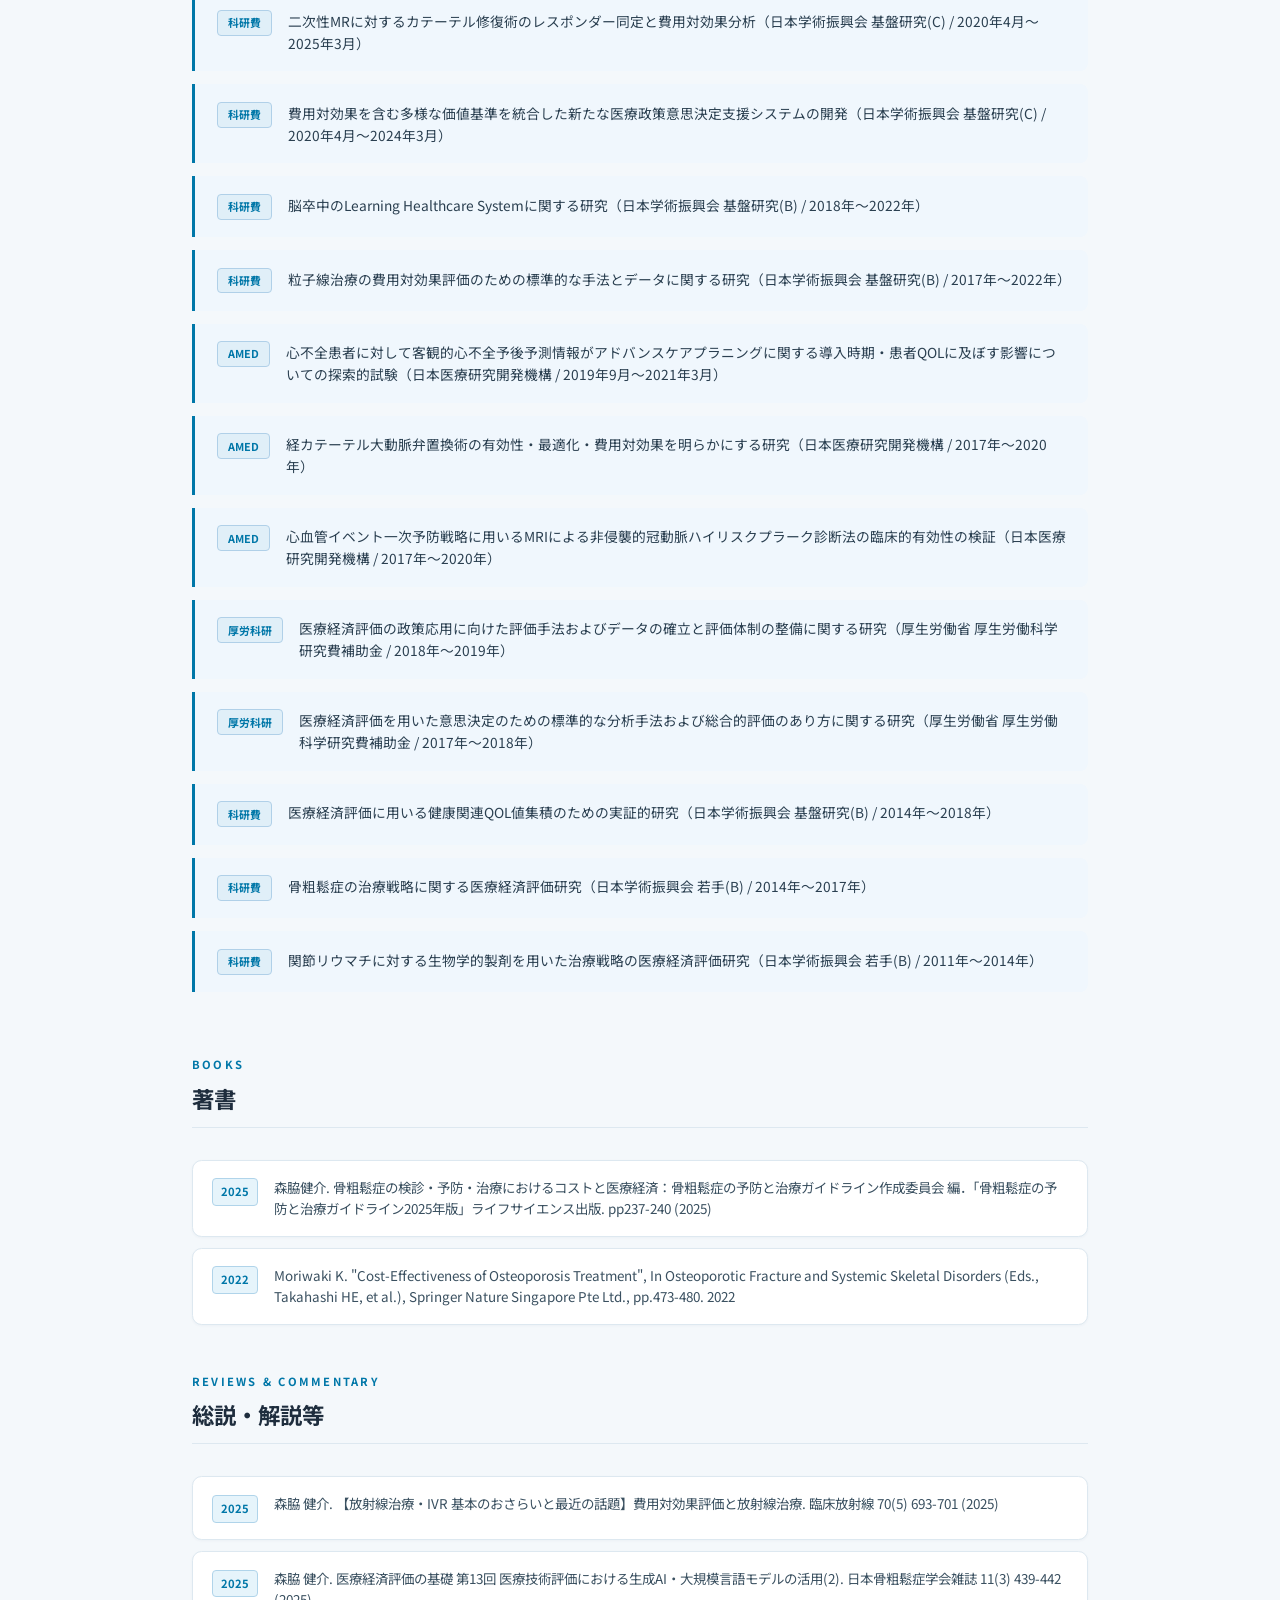
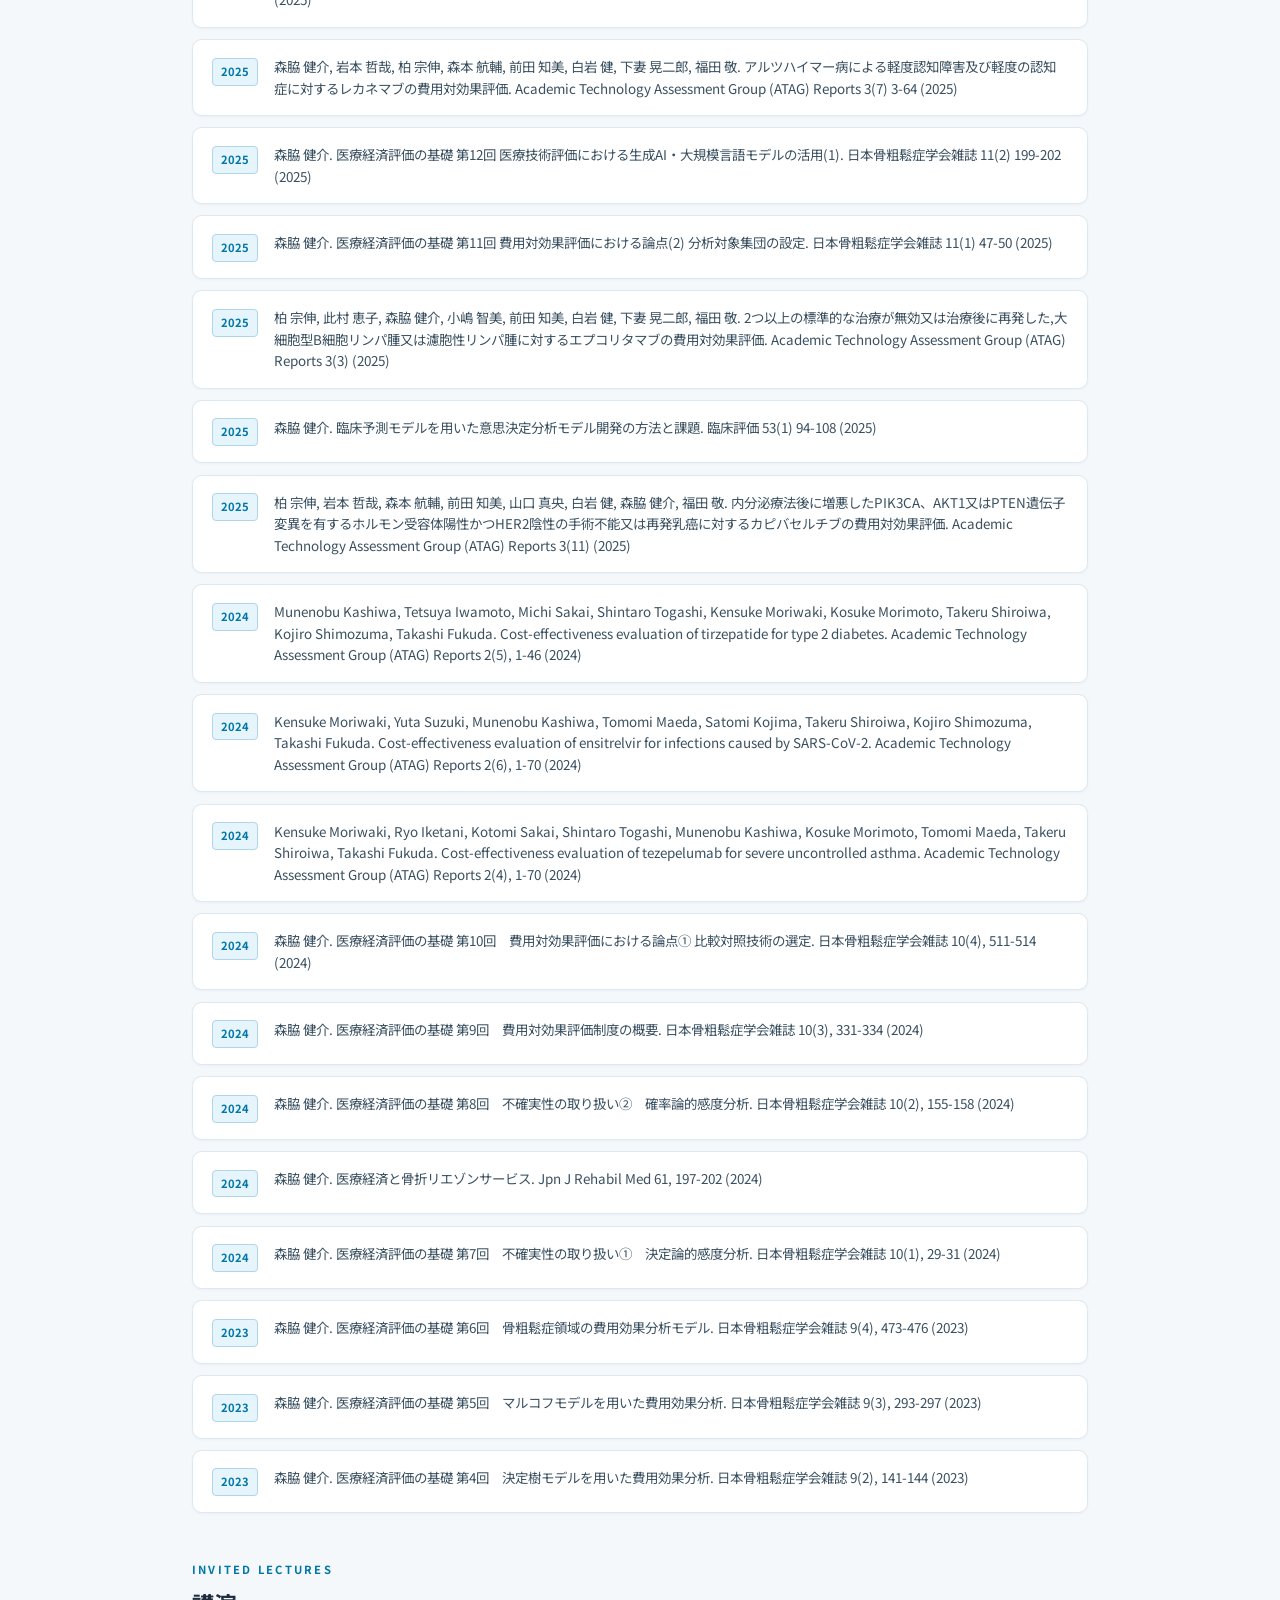
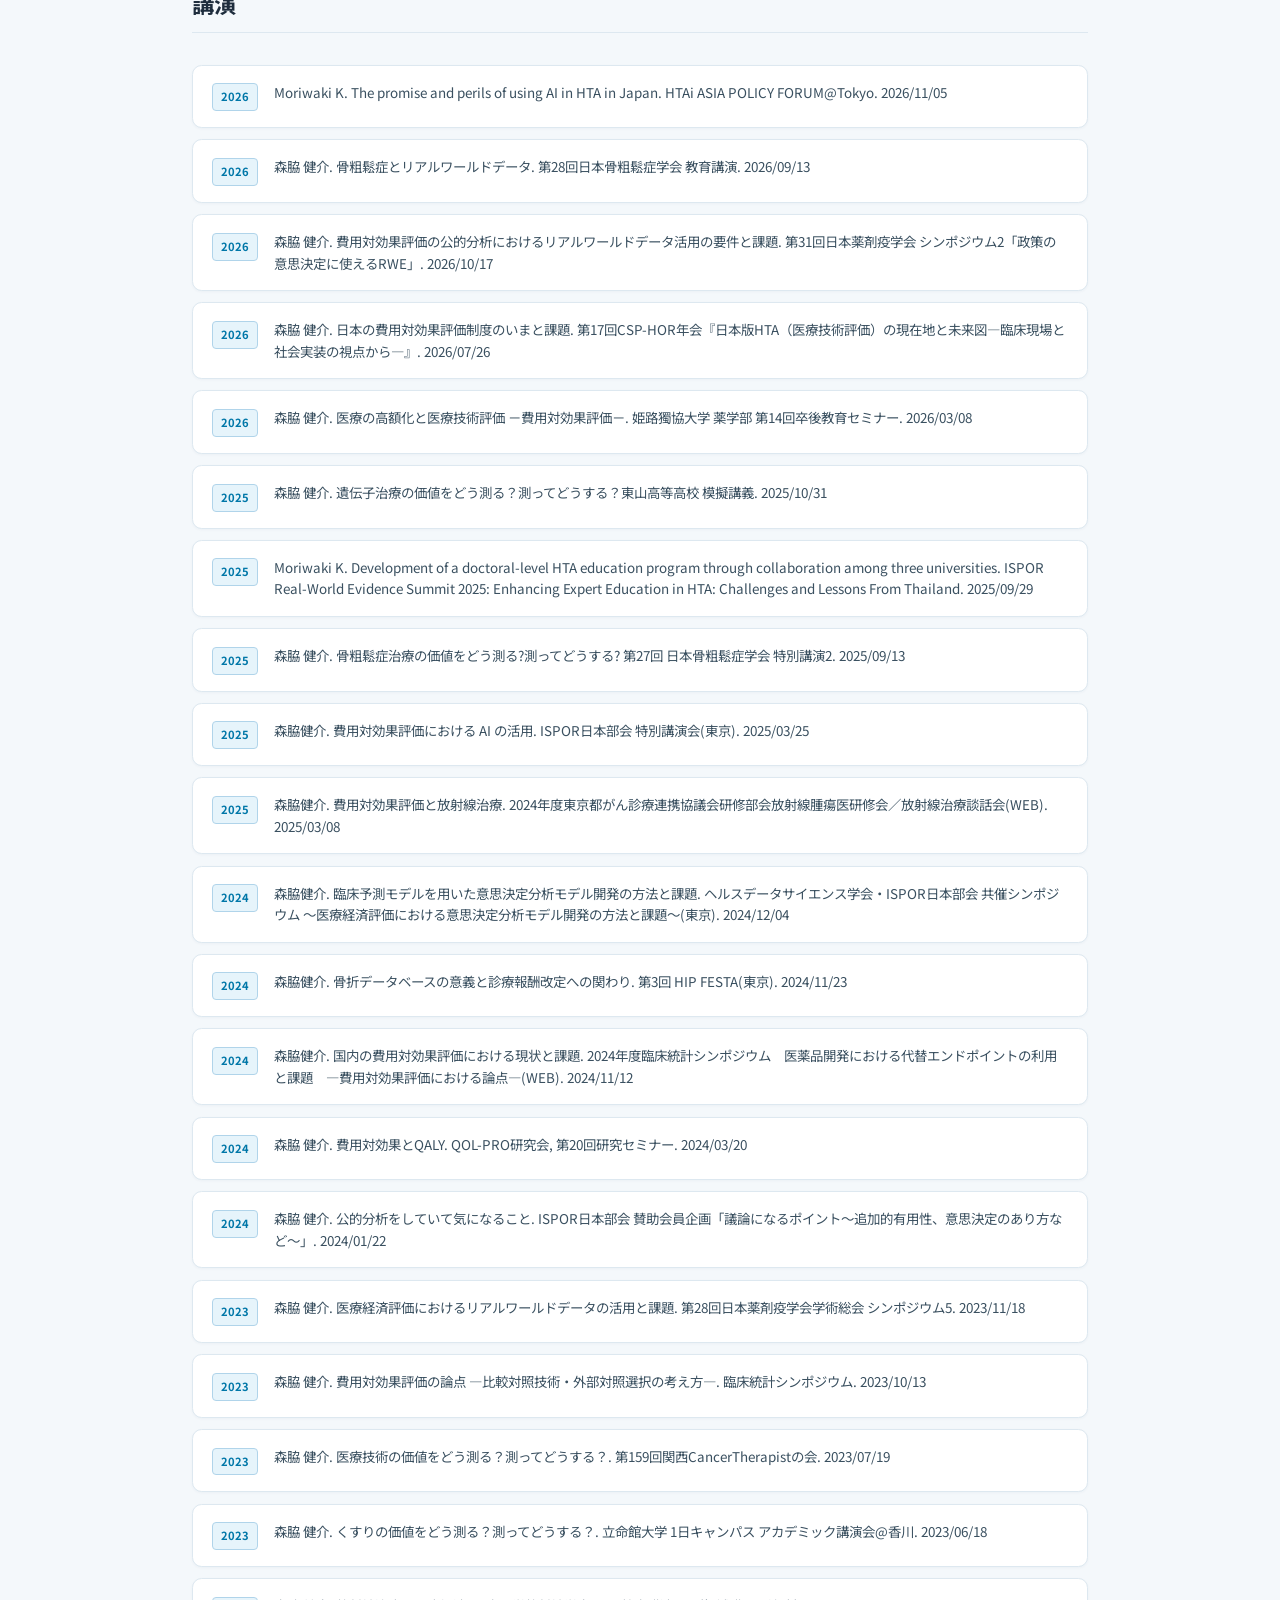
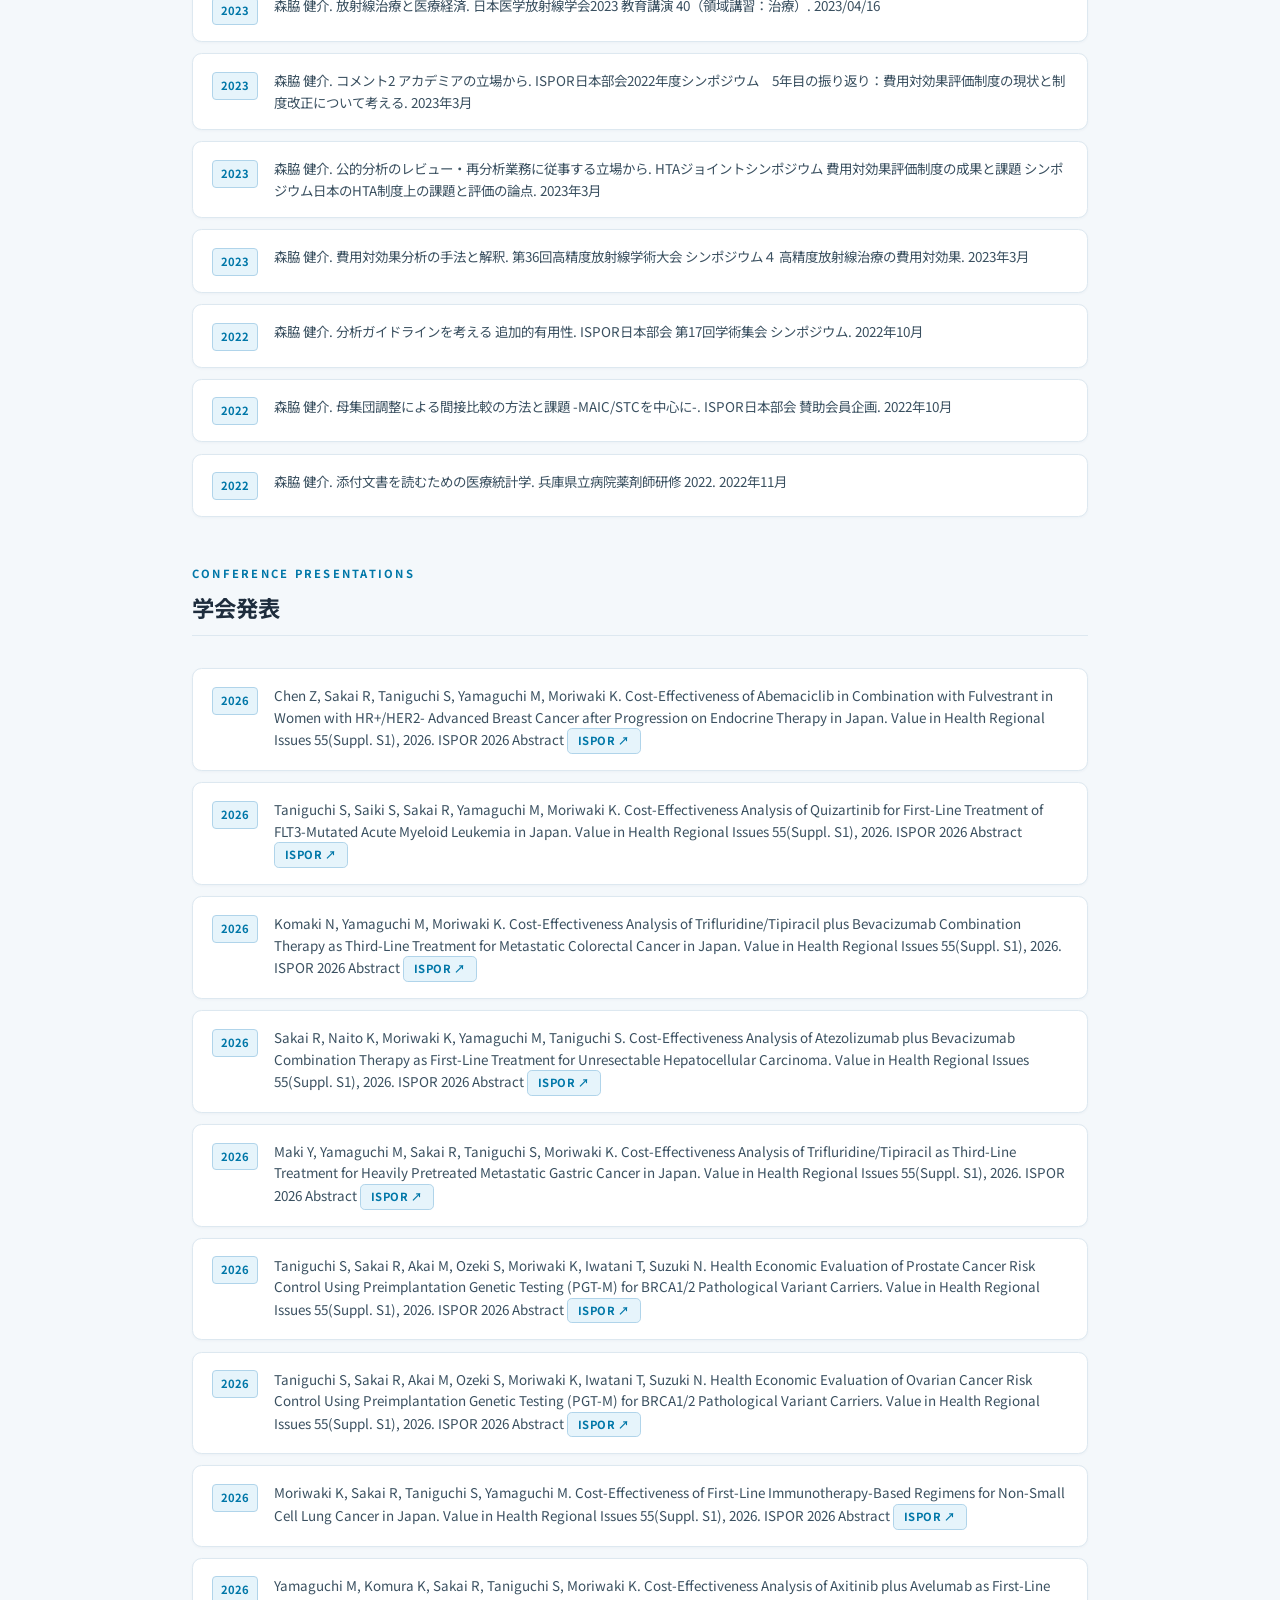
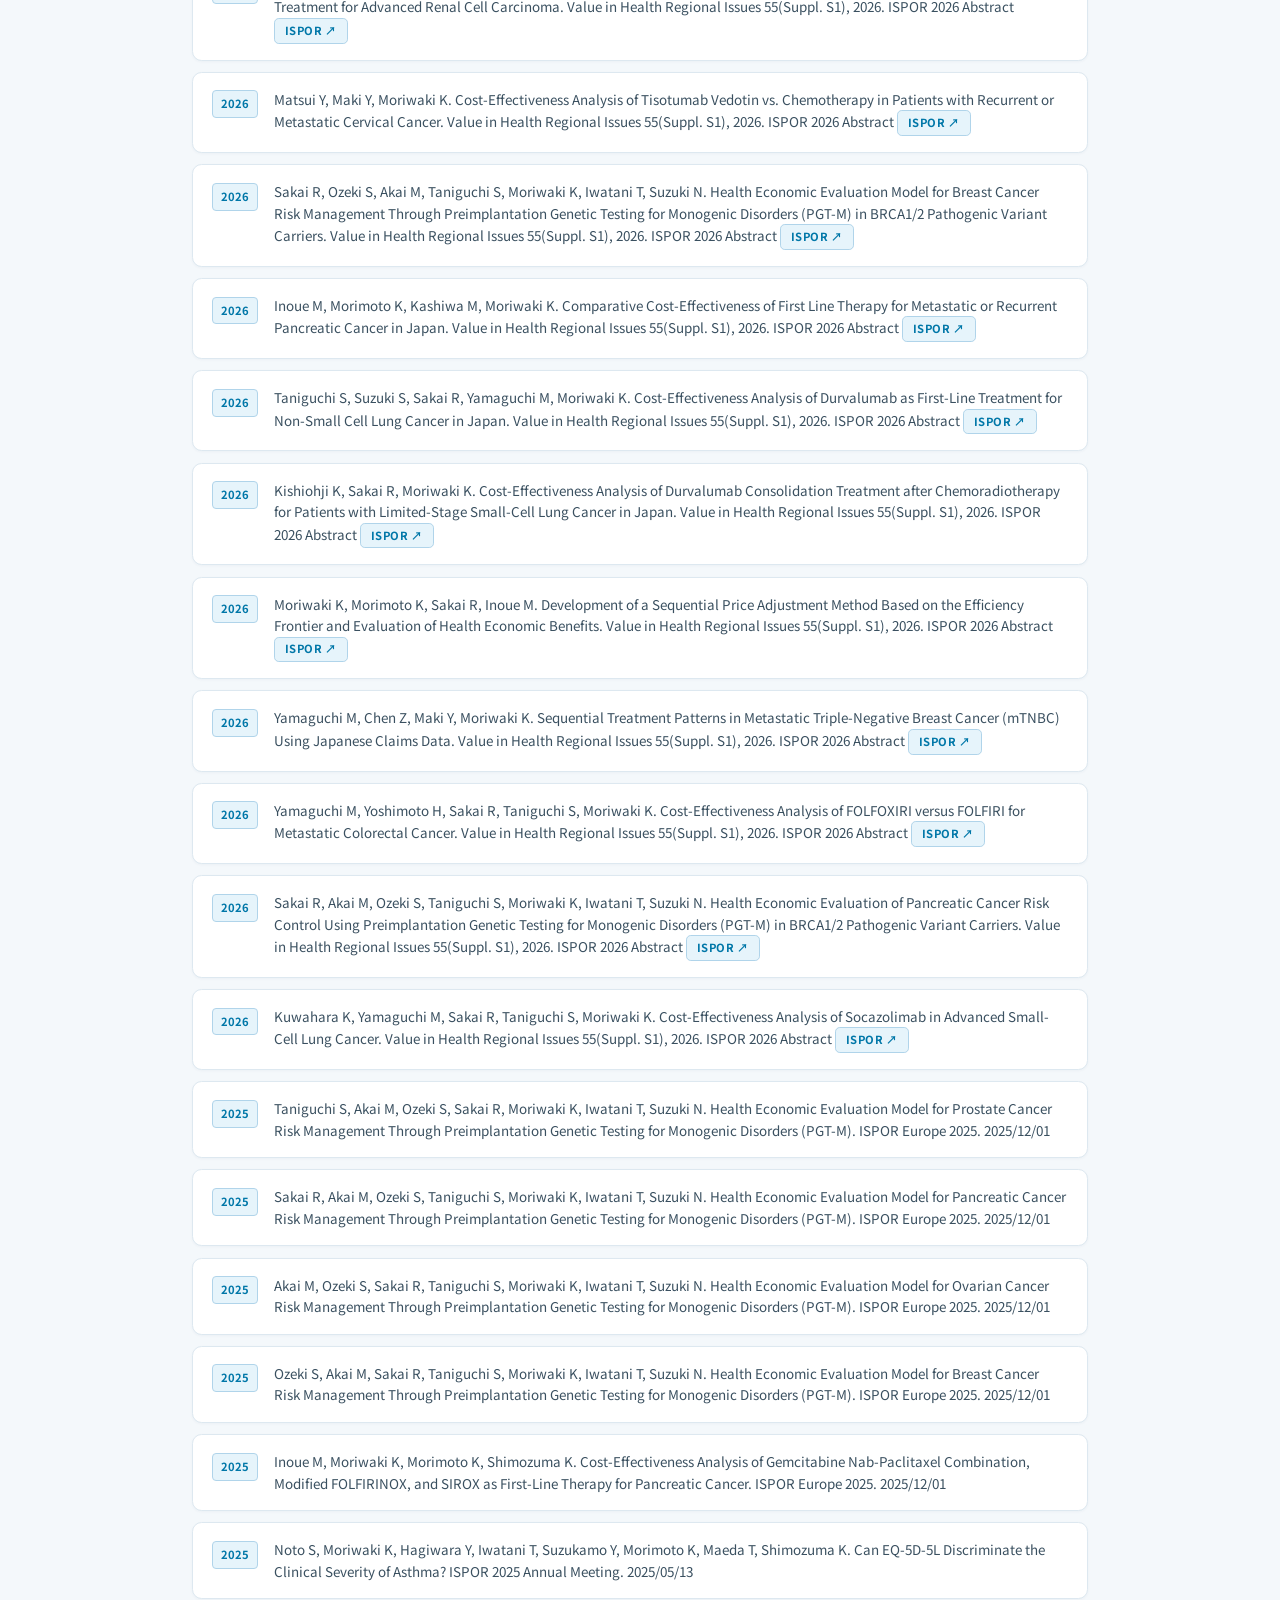
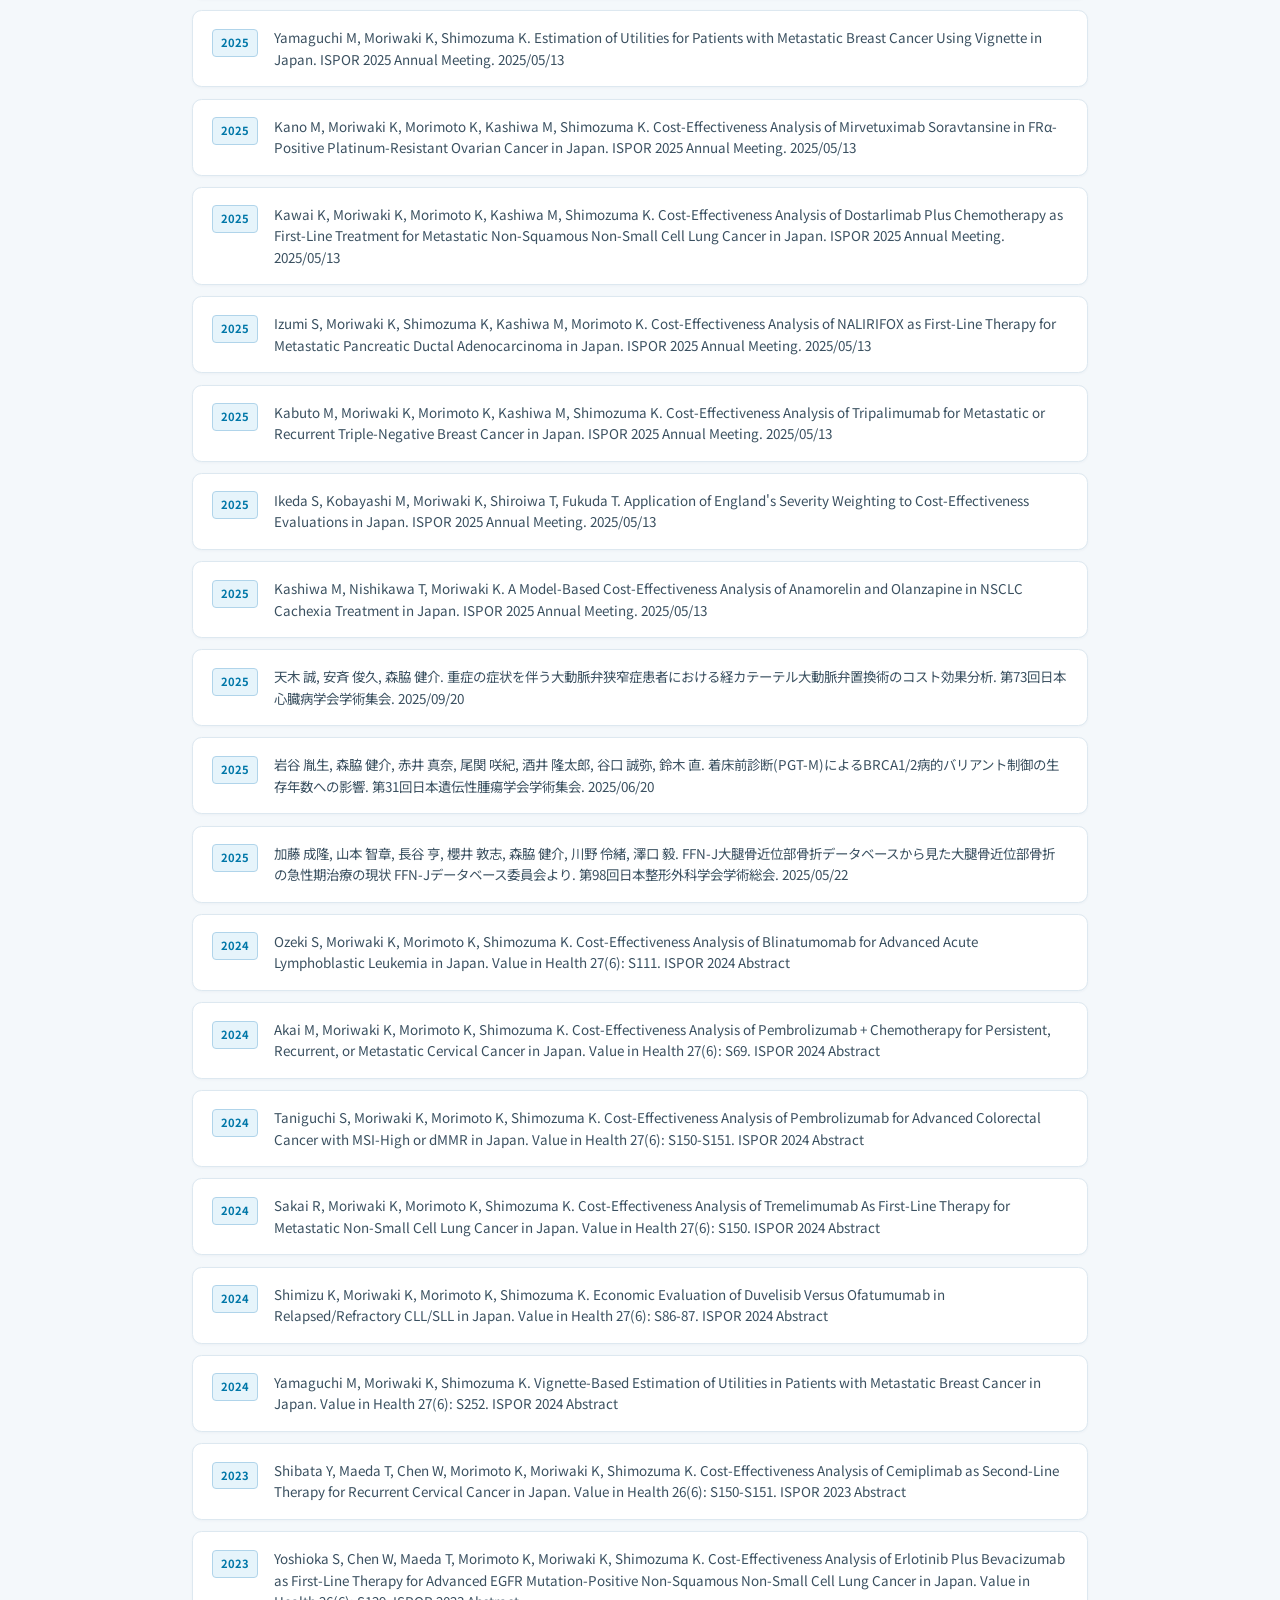
==== commit a7c1f634: "ISPOR Asia 2026の19件にISPOR.orgリンクを追加 - publications-data.jsの各エントリにurl フィールドを追加 - buildMiscHTML / buil" ====
--- a/publications.html
+++ b/publications.html
@@ -286,10 +286,13 @@
 }
 
 function buildMiscHTML(item) {
+  const link = item.url
+    ? ` <a class="pub-link" href="${item.url}" target="_blank" rel="noopener">ISPOR ↗</a>`
+    : '';
   return `
     <div class="misc-item">
       <span class="misc-year">${item.year}</span>
-      <span>${item.text}</span>
+      <span>${item.text}${link}</span>
     </div>`;
 }
 
